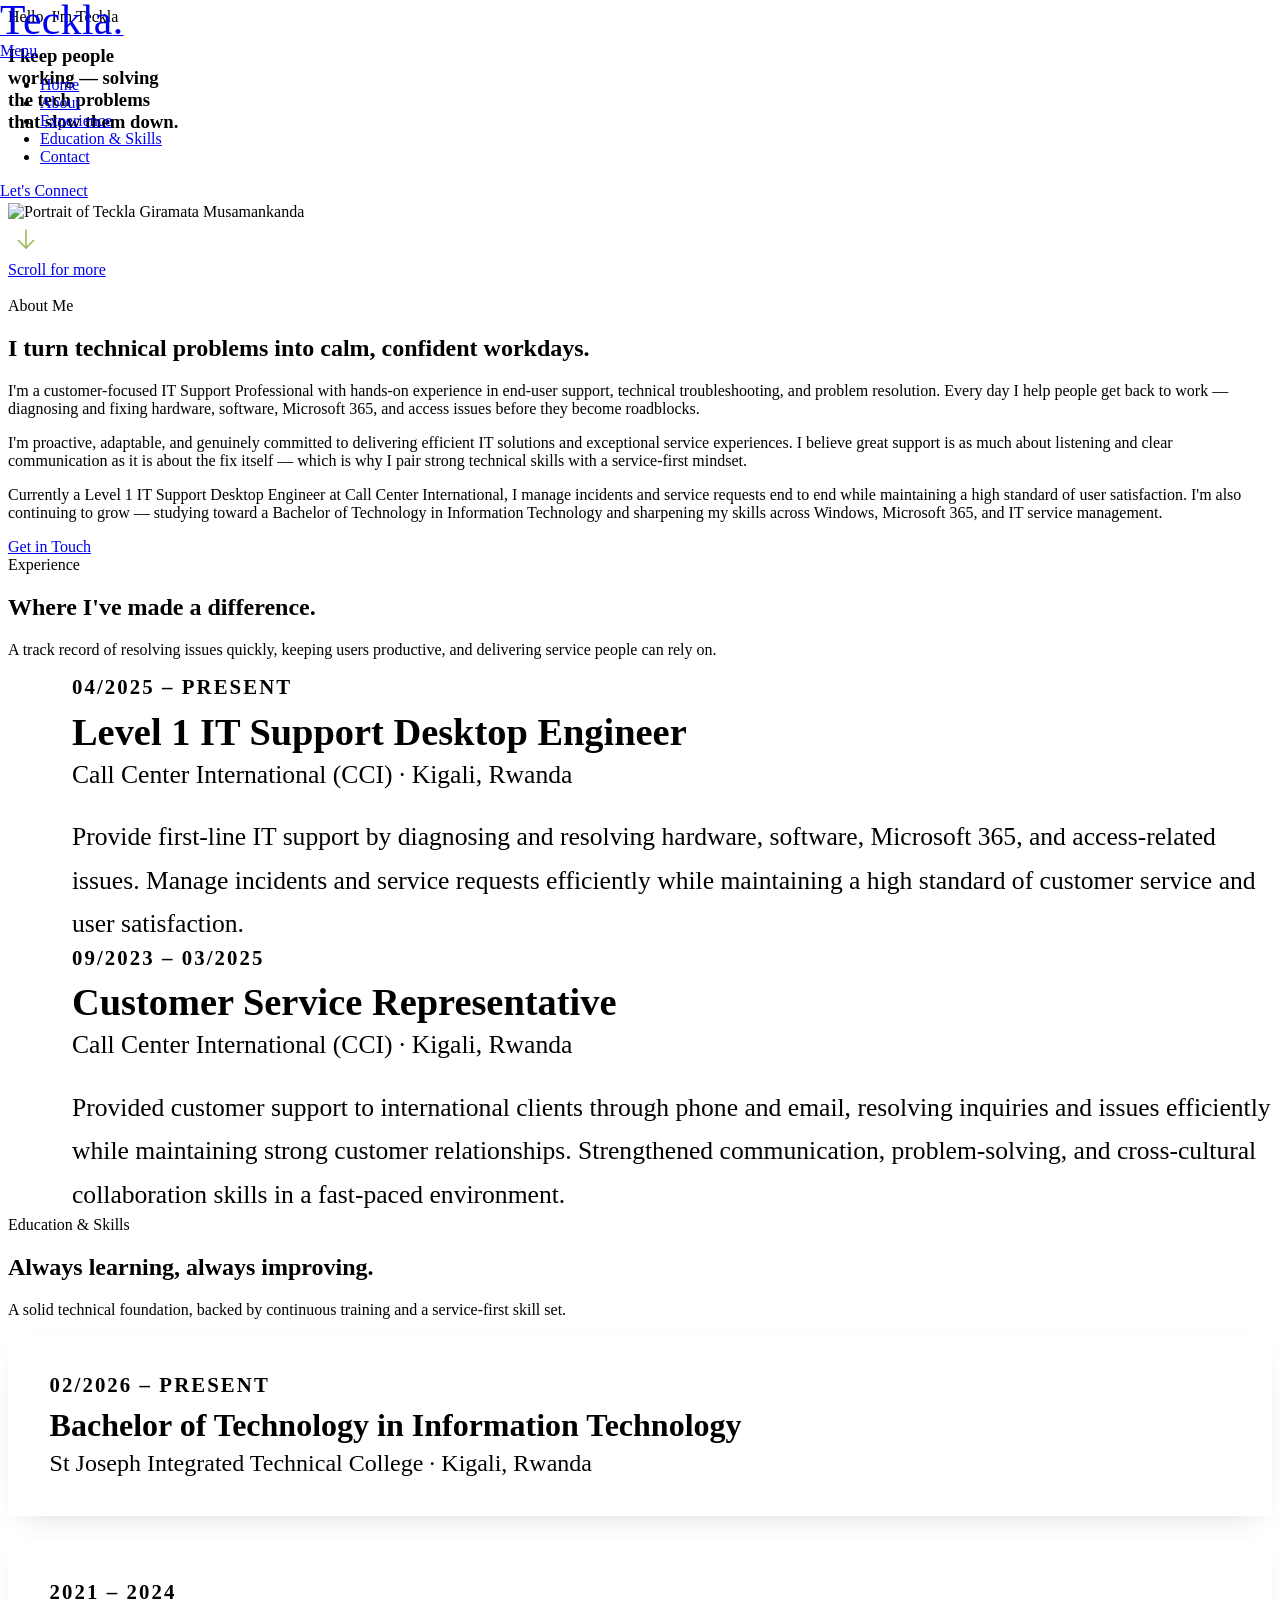
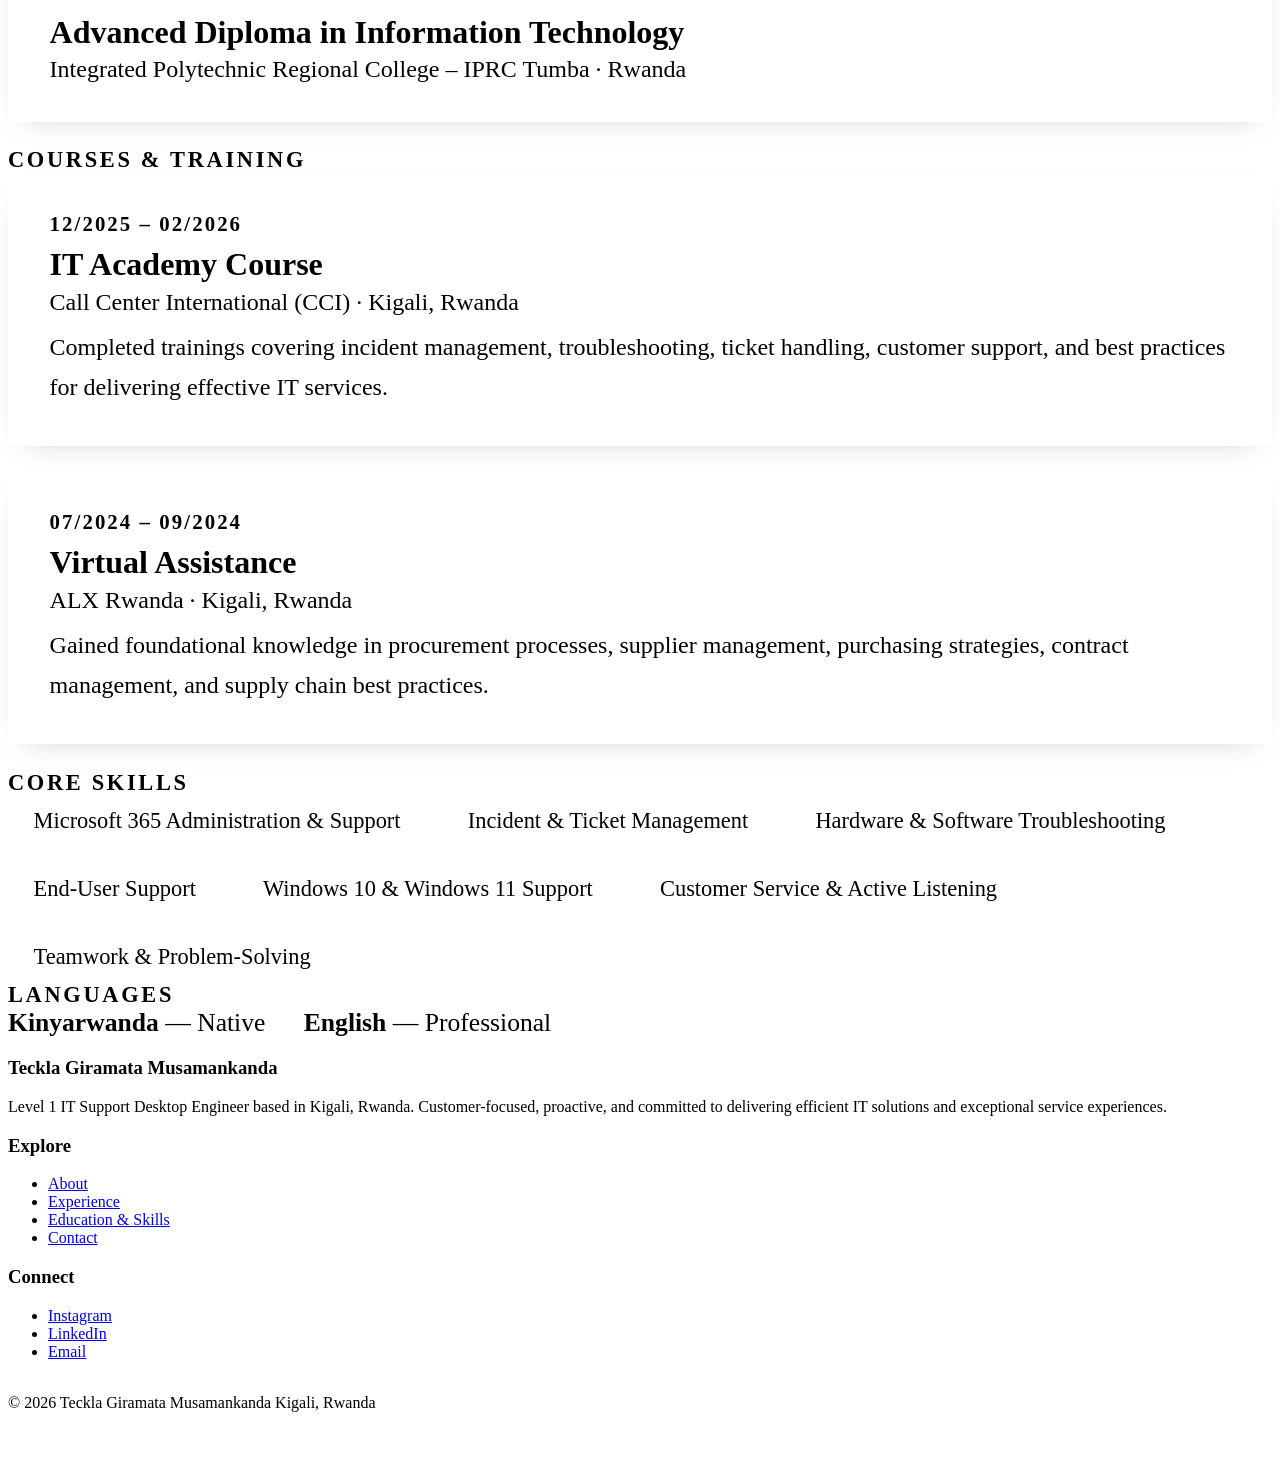
==== index.html @ 4f01513a "Adding filles directly to the repo missing the contact info" ====
<!DOCTYPE html>
<html lang="en" class="no-js" >
<head>

    <!--- basic page needs
    ================================================== -->
    <meta charset="utf-8">
    <meta name="viewport" content="width=device-width, initial-scale=1">
    <title>Teckla Giramata Musamankanda — IT Support Desktop Engineer</title>
    <meta name="description" content="Portfolio of Teckla Giramata Musamankanda — Level 1 IT Support Desktop Engineer based in Kigali, Rwanda.">

    <script>
        document.documentElement.classList.remove('no-js');
        document.documentElement.classList.add('js');
    </script>

    <!-- CSS
    ================================================== -->
    <link rel="stylesheet" href="fonts/fonts.css">
    <link rel="stylesheet" href="css/vendor.css">
    <link rel="stylesheet" href="css/styles.css">

    <!-- favicons
    ================================================== -->
    <link rel="apple-touch-icon" sizes="180x180" href="apple-touch-icon.png">
    <link rel="icon" type="image/png" sizes="32x32" href="favicon-32x32.png">
    <link rel="icon" type="image/png" sizes="16x16" href="favicon-16x16.png">
    <link rel="manifest" href="site.webmanifest">

    <!-- custom single-page styles
    ================================================== -->
    <style>
        /* ---- fixed navigation ---- */
        .s-header {
            position        : fixed;
            top             : 0;
            left            : 0;
            width           : 100%;
            background-color: transparent;
            transition      : background-color .35s ease, box-shadow .35s ease;
        }
        .s-header.is-scrolled {
            background-color: var(--color-2-dark);
            box-shadow      : 0 2px 24px rgba(0, 0, 0, .28);
        }
        .s-header__logo .logo-text {
            font-family   : var(--font-2);
            font-size     : 2.6rem;
            line-height   : 1;
            color         : var(--color-3);
            letter-spacing: .01em;
        }
        .s-header__logo .logo-text span { color: var(--color-1); }

        /* let the hero grow with its content so nothing is clipped on short viewports */
        .s-intro {
            height    : auto;
            min-height: max(var(--content-min-height), 100vh);
        }

        /* anchor offset so sections are not hidden under the fixed header */
        section[id] { scroll-margin-top: 9rem; }

        /* ---- shared section helpers ---- */
        .section-pad {
            padding-top   : var(--vspace-6);
            padding-bottom: var(--vspace-6);
        }

        /* ---- experience timeline ---- */
        .s-experience { background-color: var(--color-3); }
        .timeline {
            position  : relative;
            margin-top: var(--vspace-1_5);
        }
        .timeline__item {
            position     : relative;
            padding-left : 4rem;
            padding-bottom: var(--vspace-2);
            border-left  : 2px solid var(--color-1-lighter);
        }
        .timeline__item:last-child {
            border-left-color: transparent;
            padding-bottom   : 0;
        }
        .timeline__item::before {
            content      : "";
            position     : absolute;
            left         : -9px;
            top          : 6px;
            width        : 16px;
            height       : 16px;
            border-radius: 50%;
            background   : var(--color-1);
            border       : 3px solid var(--color-3);
        }
        .timeline__date {
            display       : inline-block;
            font-family   : var(--font-1);
            font-size     : 1.3rem;
            font-weight   : 600;
            letter-spacing: .1em;
            text-transform: uppercase;
            color         : var(--color-1-dark);
        }
        .timeline__title {
            font-size  : 2.4rem;
            line-height: 1.2;
            margin     : .6rem 0 .3rem;
            color      : var(--color-text-dark);
        }
        .timeline__org {
            font-family  : var(--font-1);
            font-size    : 1.6rem;
            font-weight  : 500;
            color        : var(--color-gray-13);
            margin-bottom: var(--vspace-0_5);
        }
        .timeline__text p { font-size: 1.6rem; line-height: 1.7; margin-bottom: 0; }

        /* ---- education & skills ---- */
        .s-education { background-color: var(--color-3-light); }
        .edu-card {
            padding      : 2.4rem 2.6rem;
            background   : var(--color-white);
            border-left  : 3px solid var(--color-1);
            box-shadow   : 0 10px 30px -18px rgba(0, 0, 0, .25);
            margin-bottom: 1.6rem;
        }
        .edu-card__date {
            font-family   : var(--font-1);
            font-size     : 1.3rem;
            font-weight   : 600;
            letter-spacing: .1em;
            text-transform: uppercase;
            color         : var(--color-1-dark);
        }
        .edu-card__title {
            font-size  : 2rem;
            line-height: 1.25;
            margin     : .5rem 0 .3rem;
            color      : var(--color-text-dark);
        }
        .edu-card__org {
            font-family: var(--font-1);
            font-size  : 1.5rem;
            color      : var(--color-gray-13);
            margin     : 0;
        }
        .edu-card__text { font-size: 1.5rem; line-height: 1.65; margin: .8rem 0 0; }
        .subhead {
            font-family   : var(--font-1);
            font-size     : 1.4rem;
            font-weight   : 600;
            letter-spacing: .12em;
            text-transform: uppercase;
            color         : var(--color-1-dark);
            margin        : var(--vspace-1_5) 0 var(--vspace-0_75);
        }
        .skill-tags {
            display   : flex;
            flex-wrap : wrap;
            gap       : 1rem;
            margin    : 0;
            padding   : 0;
            list-style: none;
        }
        .skill-tags li {
            font-family  : var(--font-1);
            font-size    : 1.4rem;
            font-weight  : 500;
            padding      : .8rem 1.6rem;
            background   : var(--color-1-lightest);
            color        : var(--color-1-darker);
            border       : 1px solid var(--color-1-lighter);
            border-radius: 100px;
        }
        .lang-list {
            display   : flex;
            flex-wrap : wrap;
            gap       : 2.4rem;
            margin    : 0;
            padding   : 0;
            list-style: none;
        }
        .lang-list li {
            font-family: var(--font-1);
            font-size  : 1.6rem;
            color      : var(--color-text-dark);
        }
        .lang-list li strong { color: var(--color-1-dark); }

        /* ---- contact ---- */
        .s-contact {
            background-color: var(--color-2-dark);
            color           : var(--color-3);
            text-align      : center;
        }
        .s-contact .text-display-title { color: var(--color-3); }
        .s-contact .lead { color: rgba(255, 255, 255, .72); font-weight: 300; }
        .contact-links {
            display        : flex;
            flex-wrap      : wrap;
            gap            : 1.6rem;
            justify-content: center;
            margin         : var(--vspace-2) 0 0;
            padding        : 0;
            list-style     : none;
        }
        .contact-links a {
            display      : inline-flex;
            align-items  : center;
            gap          : 1rem;
            font-family  : var(--font-1);
            font-size    : 1.6rem;
            color        : var(--color-3);
            padding      : 1.4rem 2.6rem;
            border       : 1px solid rgba(255, 255, 255, .22);
            border-radius: 100px;
            transition   : all .3s ease;
        }
        .contact-links a:hover,
        .contact-links a:focus {
            border-color: var(--color-1);
            color       : var(--color-1);
            transform   : translateY(-2px);
        }
        .contact-links svg { width: 20px; height: 20px; fill: currentColor; }

        /* ---- footer ---- */
        .s-footer { padding-top: var(--vspace-3); padding-bottom: var(--vspace-3); }
        .s-footer__bottom { border-top: 1px solid rgba(255, 255, 255, .06); padding-top: var(--vspace-1); }

        @media screen and (max-width: 800px) {
            .timeline__item { padding-left: 3rem; }
            .timeline__title { font-size: 2rem; }
            .contact-links a { width: 100%; justify-content: center; }
        }
    </style>

</head>


<body id="top">


    <!-- preloader
    ================================================== -->
    <div id="preloader">
        <div id="loader" class="dots-fade">
            <div></div>
            <div></div>
            <div></div>
        </div>
    </div>


    <!-- page wrap
    ================================================== -->
    <div id="page" class="s-pagewrap">


        <!-- # site header
        ================================================== -->
        <header class="s-header">

            <div class="row s-header__inner width-sixteen-col">

                <div class="s-header__block">
                    <div class="s-header__logo">
                        <a class="logo" href="#top">
                            <span class="logo-text">Teckla<span>.</span></span>
                        </a>
                    </div>

                    <a class="s-header__menu-toggle" href="#0"><span>Menu</span></a>
                </div> <!-- end s-header__block -->

                <nav class="s-header__nav">

                    <ul class="s-header__menu-links">
                        <li><a class="smoothscroll" data-mt-tolerance="90" href="#top">Home</a></li>
                        <li><a class="smoothscroll" data-mt-tolerance="90" href="#about">About</a></li>
                        <li><a class="smoothscroll" data-mt-tolerance="90" href="#experience">Experience</a></li>
                        <li><a class="smoothscroll" data-mt-tolerance="90" href="#education">Education &amp; Skills</a></li>
                        <li><a class="smoothscroll" data-mt-tolerance="90" href="#contact">Contact</a></li>
                    </ul> <!-- s-header__menu-links -->

                    <div class="s-header__contact">
                        <a href="#contact" class="btn btn--primary s-header__contact-btn smoothscroll" data-mt-tolerance="90">Let's Connect</a>
                    </div> <!-- s-header__contact -->

                </nav> <!-- end s-header__nav -->

            </div> <!-- end s-header__inner -->

        </header> <!-- end s-header -->


        <!-- # site main content
        ================================================== -->
        <section id="content" class="s-content">

            <!-- intro / hero
            ----------------------------------------------- -->
            <section id="home" class="s-intro">

                <div class="row s-intro__content width-sixteen-col">

                    <div class="column lg-12 s-intro__content-inner grid-block">

                        <div class="s-intro__content-text">
                            <div class="s-intro__content-pretitle text-pretitle">Hello, I'm Teckla</div>
                            <h1 class="s-intro__content-title">
                            I keep people <br>
                            working — solving <br>
                            the tech problems <br>
                            that slow them down.
                            </h1>
                            <p class="lead" style="color: rgba(255,255,255,.75); max-width: 46rem; font-weight: 300;">
                            Level 1 IT Support Desktop Engineer based in Kigali, Rwanda — turning everyday
                            IT headaches into smooth, secure, and productive workdays.
                            </p>
                        </div> <!-- s-intro__content-text -->

                        <div class="s-intro__content-media">
                            <div class="s-intro__content-media-inner">
                                <img src="images/teckla-portrait.png" alt="Portrait of Teckla Giramata Musamankanda">
                                <div class="lines">
                                    <span></span>
                                </div>
                            </div>
                        </div> <!-- s-intro__content-media -->

                        <div class="s-intro__scroll-down">
                            <a href="#about" class="smoothscroll" data-mt-tolerance="90">
                                <div class="scroll-icon">
                                    <svg xmlns="http://www.w3.org/2000/svg" viewBox="0 0 24 24" width="36" height="36" fill="none" stroke="#97b34a" stroke-width="1" stroke-linecap="round" stroke-linejoin="round"><polyline points="7 13 12 18 17 13"></polyline><line x1="12" y1="18" x2="12" y2="6"></line></svg>
                                </div>
                                <span>Scroll for more</span>
                            </a>
                        </div> <!-- s-intro__scroll-down -->

                    </div> <!-- s-intro__content-inner -->

                </div> <!-- s-intro__content -->

            </section> <!-- end s-intro -->


            <!-- about
            ----------------------------------------------- -->
            <section id="about" class="s-about target-section">

                <div class="row s-about__content width-sixteen-col">
                    <div class="column grid-block grid-section-split">

                        <img src="images/geometric_shape.svg" alt="" class="s-about__content-imgbg">

                        <div class="section-header grid-section-split__header">
                            <div class="text-pretitle">About Me</div>
                            <h2 class="text-display-title">
                            I turn technical problems into calm, confident workdays.
                            </h2>
                        </div> <!-- end section-header -->

                        <div class="s-about__content-main grid-section-split__primary">
                            <p class="attention-getter">
                            I'm a customer-focused IT Support Professional with hands-on experience in
                            end-user support, technical troubleshooting, and problem resolution. Every day
                            I help people get back to work — diagnosing and fixing hardware, software,
                            Microsoft 365, and access issues before they become roadblocks.
                            </p>

                            <p class="attention-getter">
                            I'm proactive, adaptable, and genuinely committed to delivering efficient IT
                            solutions and exceptional service experiences. I believe great support is as
                            much about listening and clear communication as it is about the fix itself —
                            which is why I pair strong technical skills with a service-first mindset.
                            </p>

                            <p class="attention-getter">
                            Currently a Level 1 IT Support Desktop Engineer at Call Center International,
                            I manage incidents and service requests end to end while maintaining a high
                            standard of user satisfaction. I'm also continuing to grow — studying toward a
                            Bachelor of Technology in Information Technology and sharpening my skills across
                            Windows, Microsoft 365, and IT service management.
                            </p>
                        </div> <!-- end s-about__content-main -->

                        <div class="s-about__content-btn grid-section-split__bottom">
                            <a href="#contact" class="btn btn--stroke u-fullwidth smoothscroll" data-mt-tolerance="90">Get in Touch</a>
                        </div> <!-- end s-about__content-btn -->

                    </div> <!-- content-inner -->
                </div>

            </section> <!-- end s-about -->


            <!-- experience
            ----------------------------------------------- -->
            <section id="experience" class="s-experience section-pad">

                <div class="row width-sixteen-col">
                    <div class="column xl-12 grid-block grid-section-split">

                        <div class="section-header grid-section-split__header">
                            <div class="text-pretitle">Experience</div>
                            <h2 class="text-display-title">
                            Where I've made a difference.
                            </h2>
                            <p class="lead">
                            A track record of resolving issues quickly, keeping users productive, and
                            delivering service people can rely on.
                            </p>
                        </div> <!-- end section-header -->

                        <div class="grid-section-split__primary">
                            <div class="timeline">

                                <div class="timeline__item">
                                    <span class="timeline__date">04/2025 – Present</span>
                                    <h3 class="timeline__title">Level 1 IT Support Desktop Engineer</h3>
                                    <div class="timeline__org">Call Center International (CCI) · Kigali, Rwanda</div>
                                    <div class="timeline__text">
                                        <p>
                                        Provide first-line IT support by diagnosing and resolving hardware, software,
                                        Microsoft 365, and access-related issues. Manage incidents and service requests
                                        efficiently while maintaining a high standard of customer service and user
                                        satisfaction.
                                        </p>
                                    </div>
                                </div> <!-- timeline__item -->

                                <div class="timeline__item">
                                    <span class="timeline__date">09/2023 – 03/2025</span>
                                    <h3 class="timeline__title">Customer Service Representative</h3>
                                    <div class="timeline__org">Call Center International (CCI) · Kigali, Rwanda</div>
                                    <div class="timeline__text">
                                        <p>
                                        Provided customer support to international clients through phone and email,
                                        resolving inquiries and issues efficiently while maintaining strong customer
                                        relationships. Strengthened communication, problem-solving, and cross-cultural
                                        collaboration skills in a fast-paced environment.
                                        </p>
                                    </div>
                                </div> <!-- timeline__item -->

                            </div> <!-- end timeline -->
                        </div> <!-- end grid-section-split__primary -->

                    </div> <!-- end grid-block -->
                </div> <!-- end row -->

            </section> <!-- end s-experience -->


            <!-- education & skills
            ----------------------------------------------- -->
            <section id="education" class="s-education section-pad">

                <div class="row width-sixteen-col">
                    <div class="column xl-12 grid-block grid-section-split">

                        <div class="section-header grid-section-split__header">
                            <div class="text-pretitle">Education &amp; Skills</div>
                            <h2 class="text-display-title">
                            Always learning, always improving.
                            </h2>
                            <p class="lead">
                            A solid technical foundation, backed by continuous training and a
                            service-first skill set.
                            </p>
                        </div> <!-- end section-header -->

                        <div class="grid-section-split__primary">

                            <div class="edu-card">
                                <span class="edu-card__date">02/2026 – Present</span>
                                <h3 class="edu-card__title">Bachelor of Technology in Information Technology</h3>
                                <p class="edu-card__org">St Joseph Integrated Technical College · Kigali, Rwanda</p>
                            </div>

                            <div class="edu-card">
                                <span class="edu-card__date">2021 – 2024</span>
                                <h3 class="edu-card__title">Advanced Diploma in Information Technology</h3>
                                <p class="edu-card__org">Integrated Polytechnic Regional College – IPRC Tumba · Rwanda</p>
                            </div>

                            <h4 class="subhead">Courses &amp; Training</h4>

                            <div class="edu-card">
                                <span class="edu-card__date">12/2025 – 02/2026</span>
                                <h3 class="edu-card__title">IT Academy Course</h3>
                                <p class="edu-card__org">Call Center International (CCI) · Kigali, Rwanda</p>
                                <p class="edu-card__text">
                                Completed trainings covering incident management, troubleshooting, ticket handling,
                                customer support, and best practices for delivering effective IT services.
                                </p>
                            </div>

                            <div class="edu-card">
                                <span class="edu-card__date">07/2024 – 09/2024</span>
                                <h3 class="edu-card__title">Virtual Assistance</h3>
                                <p class="edu-card__org">ALX Rwanda · Kigali, Rwanda</p>
                                <p class="edu-card__text">
                                Gained foundational knowledge in procurement processes, supplier management,
                                purchasing strategies, contract management, and supply chain best practices.
                                </p>
                            </div>

                            <h4 class="subhead">Core Skills</h4>
                            <ul class="skill-tags">
                                <li>Microsoft 365 Administration &amp; Support</li>
                                <li>Incident &amp; Ticket Management</li>
                                <li>Hardware &amp; Software Troubleshooting</li>
                                <li>End-User Support</li>
                                <li>Windows 10 &amp; Windows 11 Support</li>
                                <li>Customer Service &amp; Active Listening</li>
                                <li>Teamwork &amp; Problem-Solving</li>
                            </ul>

                            <h4 class="subhead">Languages</h4>
                            <ul class="lang-list">
                                <li><strong>Kinyarwanda</strong> — Native</li>
                                <li><strong>English</strong> — Professional</li>
                            </ul>

                        </div> <!-- end grid-section-split__primary -->

                    </div> <!-- end grid-block -->
                </div> <!-- end row -->

            </section> <!-- end s-education -->




        </section> <!-- s-content -->


        <!-- # footer
        ================================================== -->
        <footer class="s-footer">
            <div class="row s-footer__content">
                <div class="column xl-6 lg-6 md-12 s-footer__block s-footer__about">
                    <h3>Teckla Giramata Musamankanda</h3>
                    <p>
                    Level 1 IT Support Desktop Engineer based in Kigali, Rwanda. Customer-focused,
                    proactive, and committed to delivering efficient IT solutions and exceptional
                    service experiences.
                    </p>
                </div>
                <div class="column xl-3 lg-6 md-12 s-footer__block s-footer__site-links">
                    <h3>Explore</h3>
                    <ul class="link-list">
                        <li><a class="smoothscroll" data-mt-tolerance="90" href="#about">About</a></li>
                        <li><a class="smoothscroll" data-mt-tolerance="90" href="#experience">Experience</a></li>
                        <li><a class="smoothscroll" data-mt-tolerance="90" href="#education">Education &amp; Skills</a></li>
                        <li><a class="smoothscroll" data-mt-tolerance="90" href="#contact">Contact</a></li>
                    </ul>
                </div>
                <div class="column xl-3 lg-6 md-12 tab-12 s-footer__block">
                    <h3>Connect</h3>
                    <ul class="link-list">
                        <li><a href="https://www.instagram.com/tecklagiramata/" target="_blank" rel="noopener">Instagram</a></li>
                        <li><a href="https://linkedin.com/in/teckla-giramata-musamankanda-5120841a6" target="_blank" rel="noopener">LinkedIn</a></li>
                        <li><a href="mailto:Tecklagiramata@gmail.com">Email</a></li>
                    </ul>
                </div>
            </div>

            <div class="row s-footer__bottom">
                <div class="column xl-6 lg-12">
                    <p class="ss-copyright">
                        <span>© <span id="year"></span> Teckla Giramata Musamankanda</span>
                        <span>Kigali, Rwanda</span>
                    </p>
                </div>

                <div class="ss-go-top">
                    <a class="smoothscroll" title="Back to Top" href="#top" data-mt-tolerance="90">
                        <svg xmlns="http://www.w3.org/2000/svg" viewBox="0 0 24 24" width="36" height="36" fill="none" stroke="#ffffff" stroke-width="1" stroke-linecap="round" stroke-linejoin="round"><polyline points="17 11 12 6 7 11"></polyline><line x1="12" y1="18" x2="12" y2="6"></line></svg>
                    </a>
                </div> <!-- end ss-go-top -->
            </div>

        </footer> <!-- end s-footer -->

    </div> <!-- end page-wrap -->

    <!-- Java Script
    ================================================== -->
    <script src="js/plugins.js"></script>
    <script src="js/main.js"></script>
    <script>
        (function () {
            'use strict';

            // current year in footer
            var yearEl = document.getElementById('year');
            if (yearEl) yearEl.textContent = new Date().getFullYear();

            // solid header once the page is scrolled
            var header = document.querySelector('.s-header');
            function onScroll() {
                if (!header) return;
                if (window.scrollY > 40) header.classList.add('is-scrolled');
                else header.classList.remove('is-scrolled');
            }
            onScroll();
            window.addEventListener('scroll', onScroll, { passive: true });

            // highlight the nav link of the section currently in view
            var links = Array.prototype.slice.call(document.querySelectorAll('.s-header__menu-links a'));
            var sections = links
                .map(function (a) { return document.querySelector(a.getAttribute('href')); })
                .filter(Boolean);

            if ('IntersectionObserver' in window && sections.length) {
                var observer = new IntersectionObserver(function (entries) {
                    entries.forEach(function (entry) {
                        if (!entry.isIntersecting) return;
                        links.forEach(function (a) {
                            var active = a.getAttribute('href') === '#' + entry.target.id;
                            a.parentElement.classList.toggle('current', active);
                        });
                    });
                }, { rootMargin: '-45% 0px -50% 0px', threshold: 0 });

                sections.forEach(function (s) { observer.observe(s); });
            }
        })();
    </script>

</body>
</html>
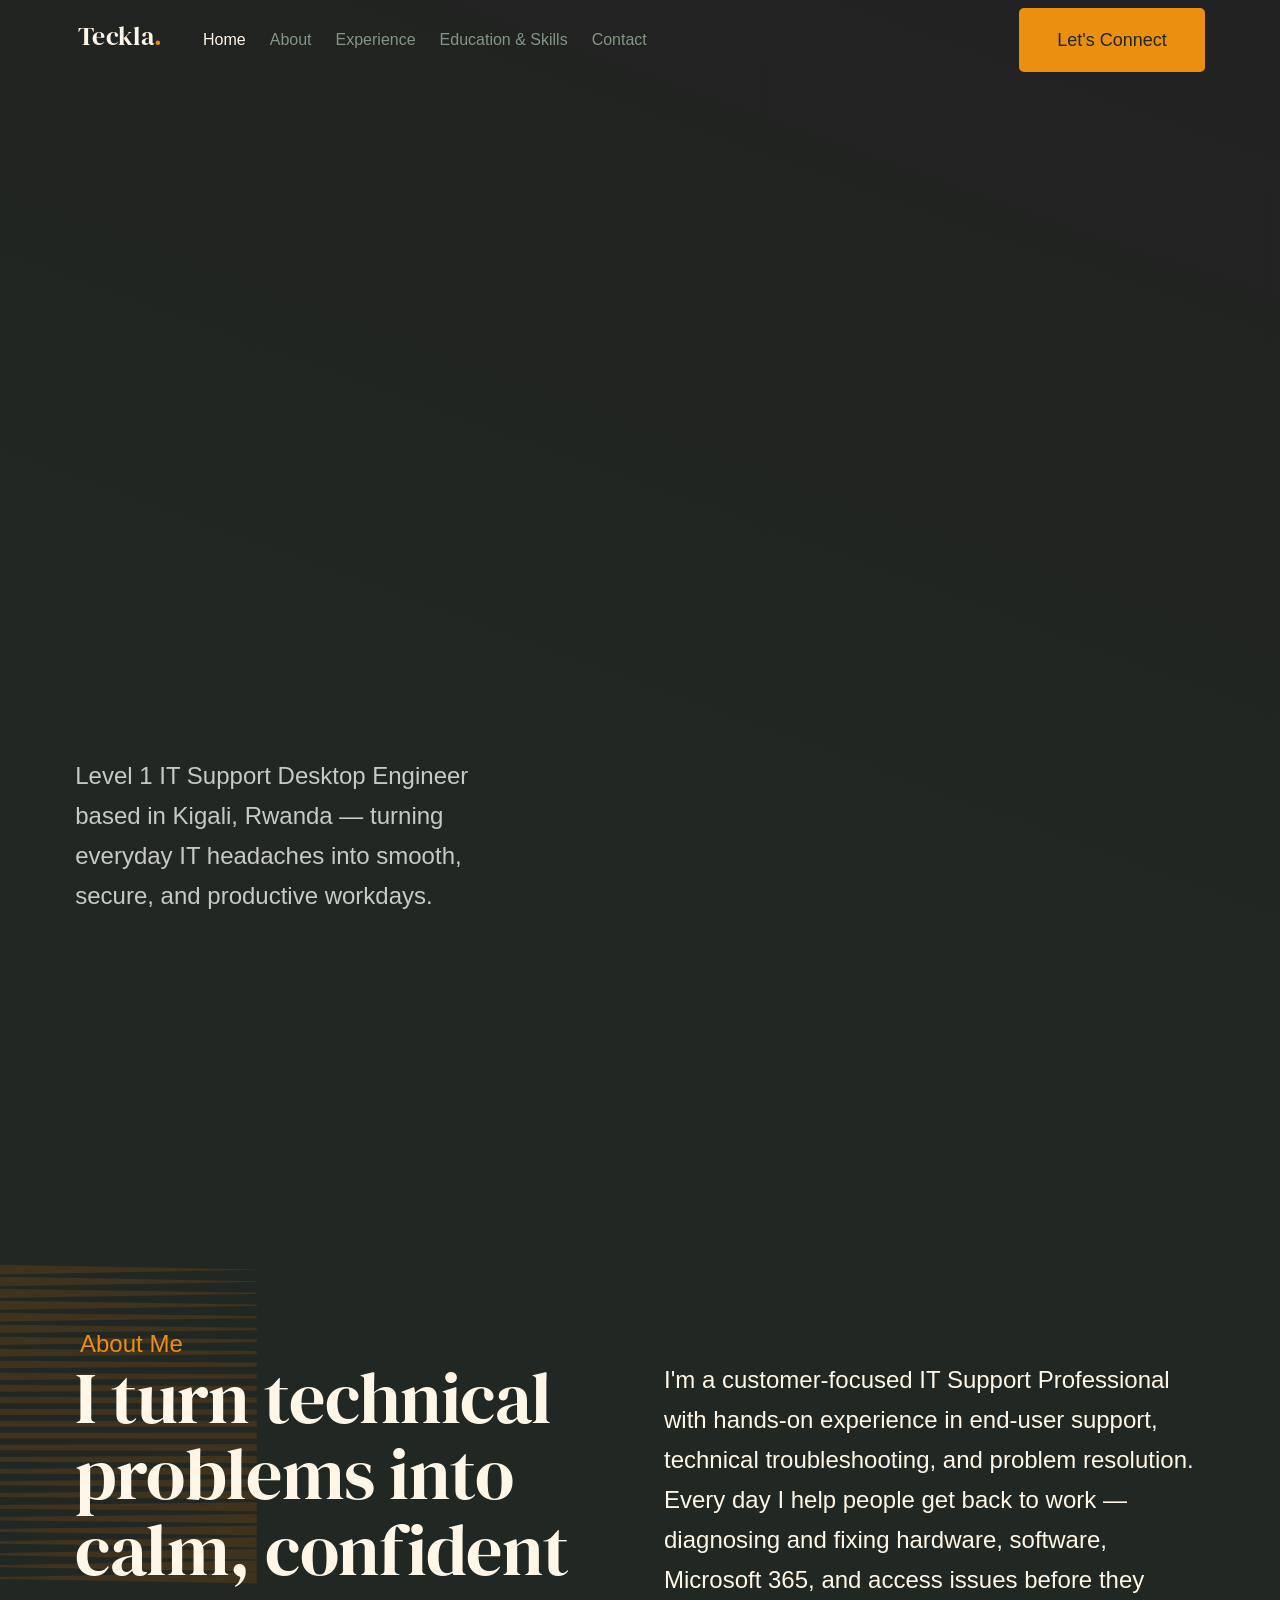
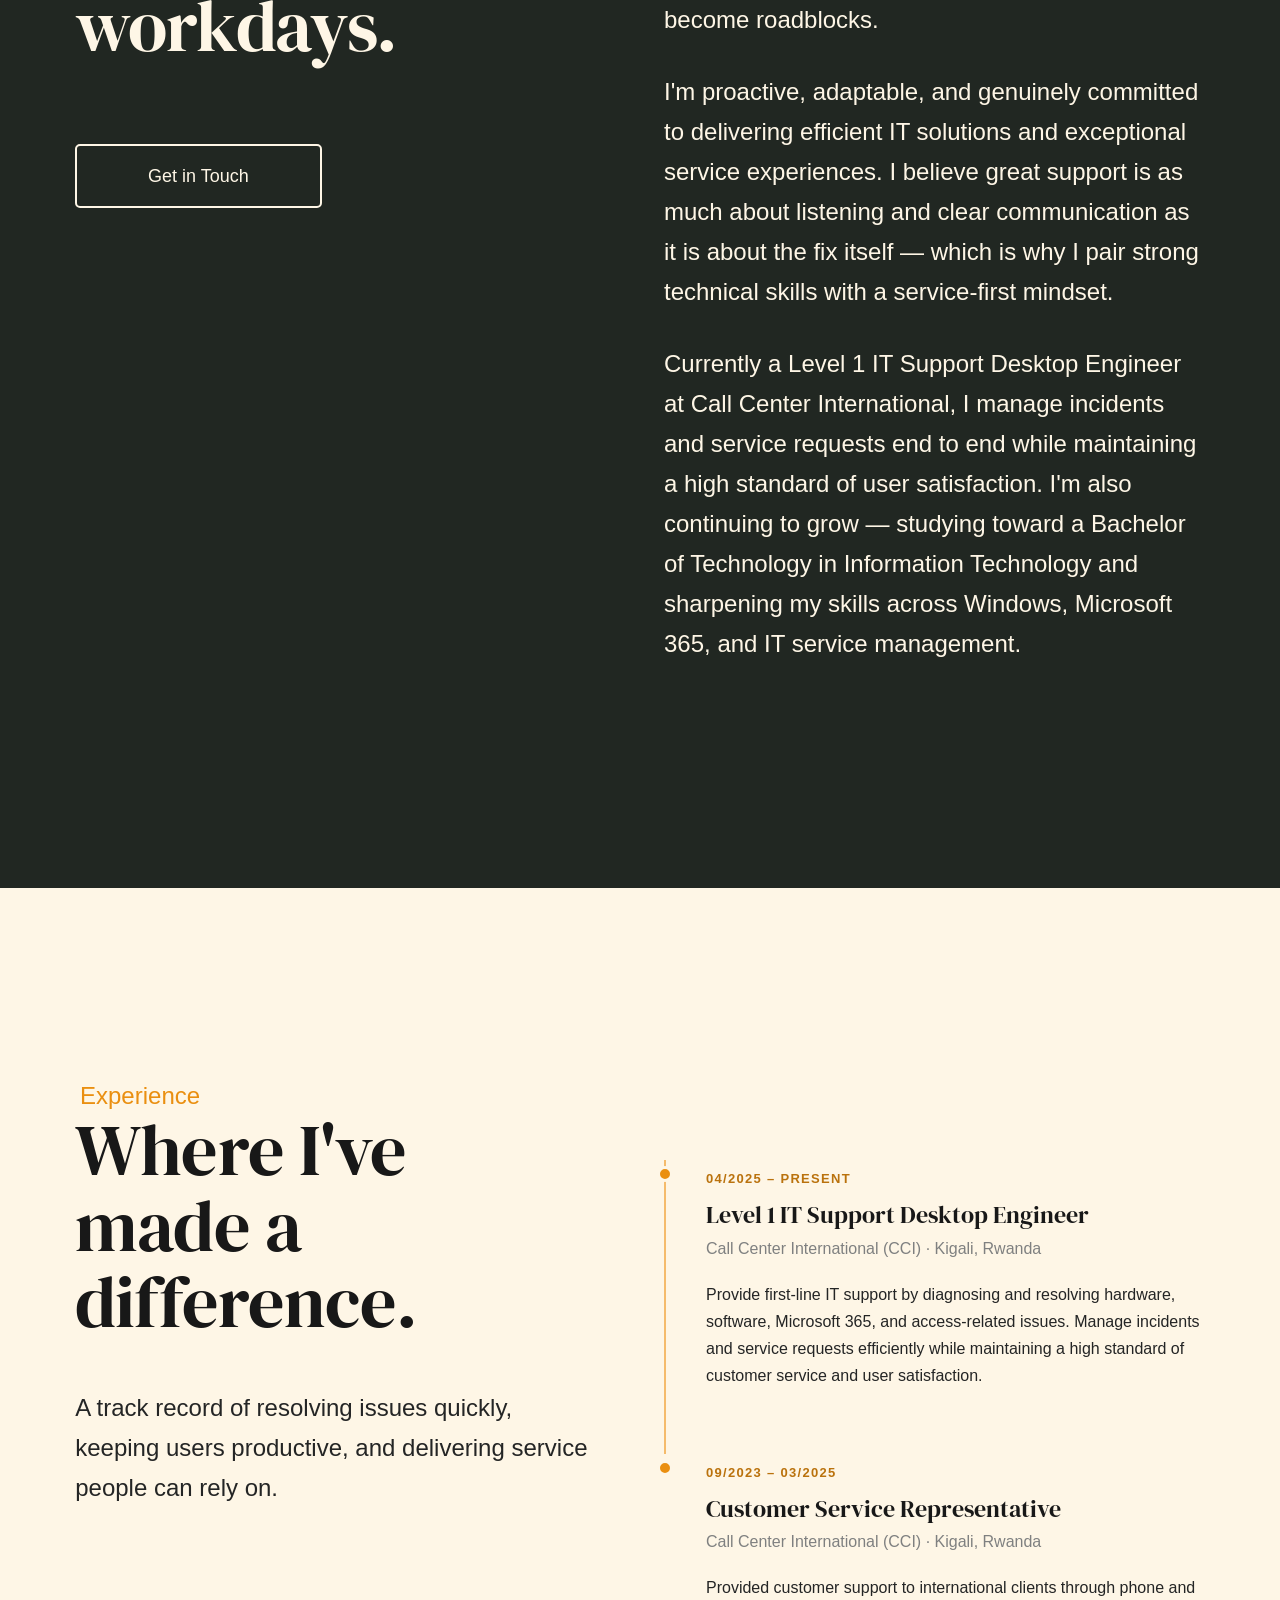
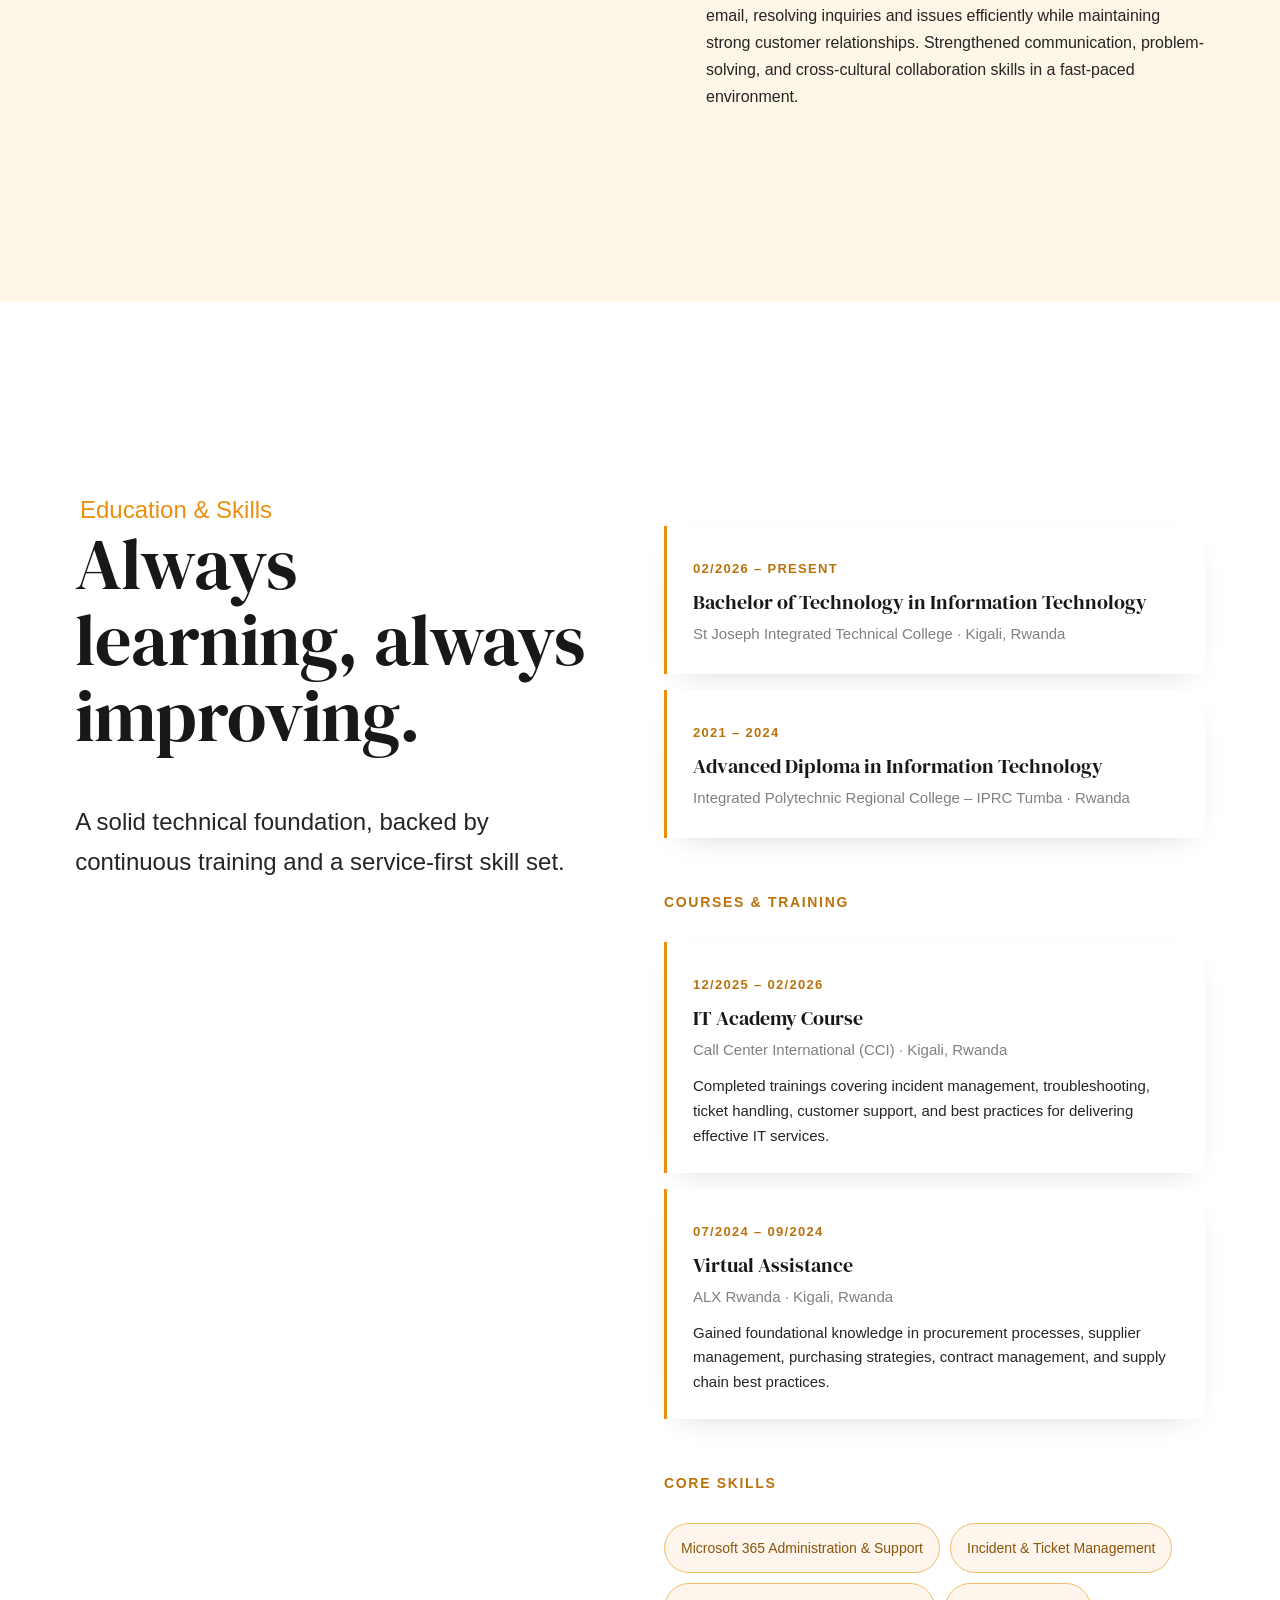
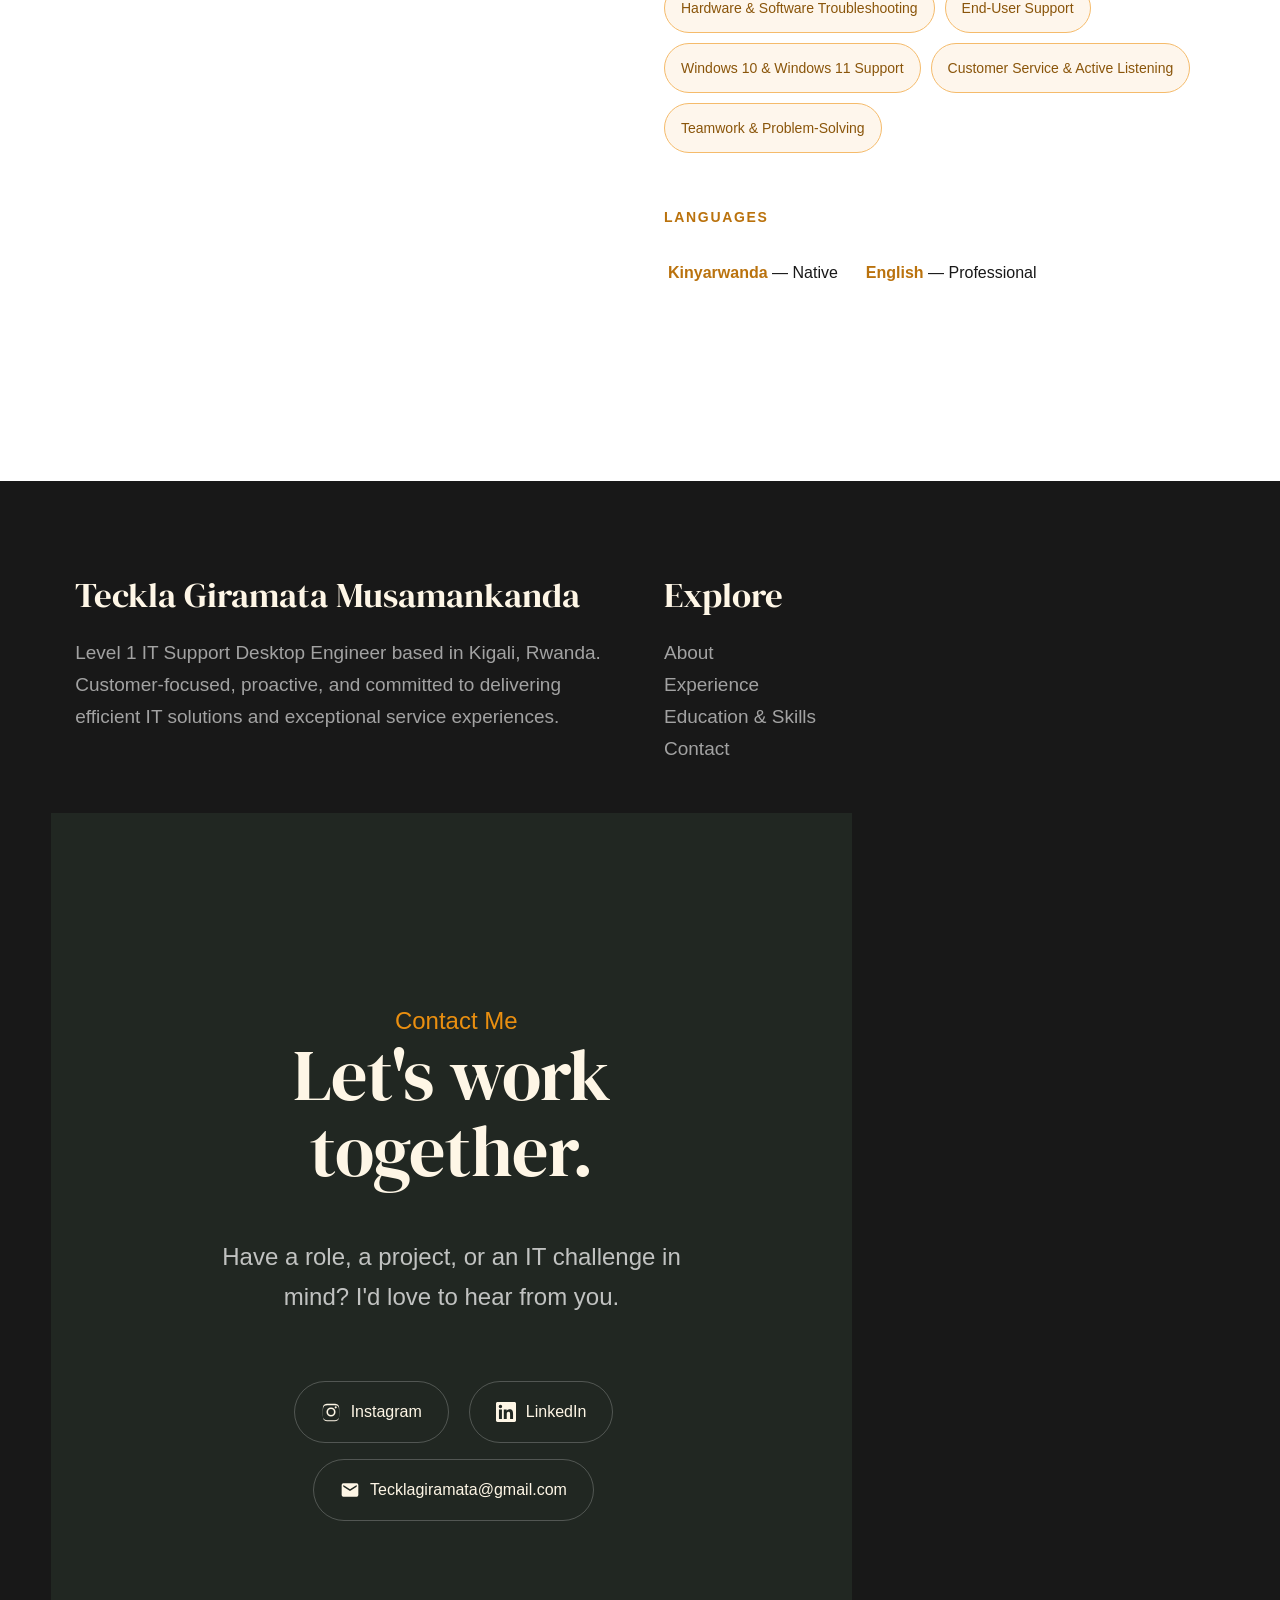
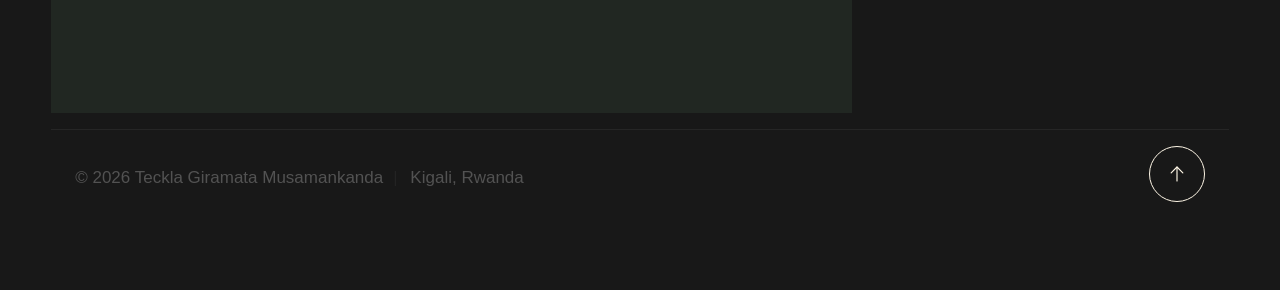
==== commit 8405b966: "Added Contact me form" ====
--- a/index.html
+++ b/index.html
@@ -561,7 +561,8 @@
                         <li><a class="smoothscroll" data-mt-tolerance="90" href="#contact">Contact</a></li>
                     </ul>
                 </div>
-                <div class="column xl-3 lg-6 md-12 tab-12 s-footer__block">
+                
+               <!-- <div class="column xl-3 lg-6 md-12 tab-12 s-footer__block">
                     <h3>Connect</h3>
                     <ul class="link-list">
                         <li><a href="https://www.instagram.com/tecklagiramata/" target="_blank" rel="noopener">Instagram</a></li>
@@ -569,6 +570,49 @@
                         <li><a href="mailto:Tecklagiramata@gmail.com">Email</a></li>
                     </ul>
                 </div>
+                -->
+                <!-- CONTACT FORM -->
+                <!-- contact
+            ----------------------------------------------- -->
+            <section id="contact" class="s-contact section-pad">
+
+                <div class="row row-x-center text-center">
+                    <div class="column xl-8 lg-12">
+
+                        <div class="text-pretitle" style="color: var(--color-1);">Contact Me</div>
+                        <h2 class="text-display-title">
+                        Let's work together.
+                        </h2>
+                        <p class="lead">
+                        Have a role, a project, or an IT challenge in mind? I'd love to hear from you.
+                        </p>
+
+                        <ul class="contact-links">
+                            <li>
+                                <a href="https://www.instagram.com/tecklagiramata/" target="_blank" rel="noopener">
+                                    <svg xmlns="http://www.w3.org/2000/svg" viewBox="0 0 24 24"><path d="M12 2.16c3.2 0 3.58.01 4.85.07 1.17.05 1.8.25 2.23.41.56.22.96.48 1.38.9.42.42.68.82.9 1.38.16.42.36 1.06.41 2.23.06 1.27.07 1.65.07 4.85s-.01 3.58-.07 4.85c-.05 1.17-.25 1.8-.41 2.23-.22.56-.48.96-.9 1.38-.42.42-.82.68-1.38.9-.42.16-1.06.36-2.23.41-1.27.06-1.65.07-4.85.07s-3.58-.01-4.85-.07c-1.17-.05-1.8-.25-2.23-.41a3.7 3.7 0 0 1-1.38-.9 3.7 3.7 0 0 1-.9-1.38c-.16-.42-.36-1.06-.41-2.23C2.17 15.58 2.16 15.2 2.16 12s.01-3.58.07-4.85c.05-1.17.25-1.8.41-2.23.22-.56.48-.96.9-1.38.42-.42.82-.68 1.38-.9.42-.16 1.06-.36 2.23-.41C8.42 2.17 8.8 2.16 12 2.16Zm0 1.62c-3.15 0-3.52.01-4.76.07-1.15.05-1.77.24-2.19.4-.55.22-.94.47-1.35.88-.41.41-.66.8-.88 1.35-.16.42-.35 1.04-.4 2.19-.06 1.24-.07 1.61-.07 4.76s.01 3.52.07 4.76c.05 1.15.24 1.77.4 2.19.22.55.47.94.88 1.35.41.41.8.66 1.35.88.42.16 1.04.35 2.19.4 1.24.06 1.61.07 4.76.07s3.52-.01 4.76-.07c1.15-.05 1.77-.24 2.19-.4.55-.22.94-.47 1.35-.88.41-.41.66-.8.88-1.35.16-.42.35-1.04.4-2.19.06-1.24.07-1.61.07-4.76s-.01-3.52-.07-4.76c-.05-1.15-.24-1.77-.4-2.19a3.6 3.6 0 0 0-.88-1.35 3.6 3.6 0 0 0-1.35-.88c-.42-.16-1.04-.35-2.19-.4-1.24-.06-1.61-.07-4.76-.07Zm0 2.76a5.46 5.46 0 1 1 0 10.92 5.46 5.46 0 0 1 0-10.92Zm0 9a3.54 3.54 0 1 0 0-7.08 3.54 3.54 0 0 0 0 7.08Zm6.95-9.22a1.28 1.28 0 1 1-2.55 0 1.28 1.28 0 0 1 2.55 0Z"/></svg>
+                                    Instagram
+                                </a>
+                            </li>
+                            <li>
+                                <a href="https://linkedin.com/in/teckla-giramata-musamankanda-5120841a6" target="_blank" rel="noopener">
+                                    <svg xmlns="http://www.w3.org/2000/svg" viewBox="0 0 24 24"><path d="M20.45 20.45h-3.56v-5.57c0-1.33-.02-3.04-1.85-3.04-1.85 0-2.14 1.45-2.14 2.94v5.67H9.35V9h3.42v1.56h.05c.48-.9 1.64-1.85 3.37-1.85 3.6 0 4.27 2.37 4.27 5.46v6.28ZM5.34 7.43a2.07 2.07 0 1 1 0-4.14 2.07 2.07 0 0 1 0 4.14ZM7.12 20.45H3.55V9h3.57v11.45ZM22.22 0H1.77C.79 0 0 .77 0 1.73v20.54C0 23.23.79 24 1.77 24h20.45c.98 0 1.78-.77 1.78-1.73V1.73C24 .77 23.2 0 22.22 0Z"/></svg>
+                                    LinkedIn
+                                </a>
+                            </li>
+                            <li>
+                                <a href="mailto:Tecklagiramata@gmail.com">
+                                    <svg xmlns="http://www.w3.org/2000/svg" viewBox="0 0 24 24"><path d="M20 4H4a2 2 0 0 0-2 2v12a2 2 0 0 0 2 2h16a2 2 0 0 0 2-2V6a2 2 0 0 0-2-2Zm0 4.24-8 5-8-5V6l8 5 8-5v2.24Z"/></svg>
+                                    Tecklagiramata@gmail.com
+                                </a>
+                            </li>
+                        </ul>
+
+                    </div>
+                </div>
+
+            </section> <!-- end s-contact -->
+
             </div>
 
             <div class="row s-footer__bottom">
--- a/fonts/fonts.css
+++ b/fonts/fonts.css
@@ -0,0 +1,258 @@
+/* latin-ext */
+@font-face {
+  font-family: 'DM Serif Display';
+  font-style: normal;
+  font-weight: 400;
+  font-display: swap;
+  src: url(-nFnOHM81r4j6k0gjAW3mujVU2B2G_5x0ujy.woff2) format('woff2');
+  unicode-range: U+0100-02BA, U+02BD-02C5, U+02C7-02CC, U+02CE-02D7, U+02DD-02FF, U+0304, U+0308, U+0329, U+1D00-1DBF, U+1E00-1E9F, U+1EF2-1EFF, U+2020, U+20A0-20AB, U+20AD-20C4, U+2113, U+2C60-2C7F, U+A720-A7FF;
+}
+/* latin */
+@font-face {
+  font-family: 'DM Serif Display';
+  font-style: normal;
+  font-weight: 400;
+  font-display: swap;
+  src: url(-nFnOHM81r4j6k0gjAW3mujVU2B2G_Bx0g.woff2) format('woff2');
+  unicode-range: U+0000-00FF, U+0131, U+0152-0153, U+02BB-02BC, U+02C6, U+02DA, U+02DC, U+0304, U+0308, U+0329, U+2000-206F, U+20AC, U+2122, U+2191, U+2193, U+2212, U+2215, U+FEFF, U+FFFD;
+}
+/* cyrillic-ext */
+@font-face {
+  font-family: 'Roboto Flex';
+  font-style: normal;
+  font-weight: 300;
+  font-stretch: 100%;
+  font-display: swap;
+  src: url([base64].woff2) format('woff2');
+  unicode-range: U+0460-052F, U+1C80-1C8A, U+20B4, U+2DE0-2DFF, U+A640-A69F, U+FE2E-FE2F;
+}
+/* cyrillic */
+@font-face {
+  font-family: 'Roboto Flex';
+  font-style: normal;
+  font-weight: 300;
+  font-stretch: 100%;
+  font-display: swap;
+  src: url([base64].woff2) format('woff2');
+  unicode-range: U+0301, U+0400-045F, U+0490-0491, U+04B0-04B1, U+2116;
+}
+/* greek */
+@font-face {
+  font-family: 'Roboto Flex';
+  font-style: normal;
+  font-weight: 300;
+  font-stretch: 100%;
+  font-display: swap;
+  src: url([base64].woff2) format('woff2');
+  unicode-range: U+0370-0377, U+037A-037F, U+0384-038A, U+038C, U+038E-03A1, U+03A3-03FF;
+}
+/* vietnamese */
+@font-face {
+  font-family: 'Roboto Flex';
+  font-style: normal;
+  font-weight: 300;
+  font-stretch: 100%;
+  font-display: swap;
+  src: url([base64].woff2) format('woff2');
+  unicode-range: U+0102-0103, U+0110-0111, U+0128-0129, U+0168-0169, U+01A0-01A1, U+01AF-01B0, U+0300-0301, U+0303-0304, U+0308-0309, U+0323, U+0329, U+1EA0-1EF9, U+20AB;
+}
+/* latin-ext */
+@font-face {
+  font-family: 'Roboto Flex';
+  font-style: normal;
+  font-weight: 300;
+  font-stretch: 100%;
+  font-display: swap;
+  src: url([base64].woff2) format('woff2');
+  unicode-range: U+0100-02BA, U+02BD-02C5, U+02C7-02CC, U+02CE-02D7, U+02DD-02FF, U+0304, U+0308, U+0329, U+1D00-1DBF, U+1E00-1E9F, U+1EF2-1EFF, U+2020, U+20A0-20AB, U+20AD-20C4, U+2113, U+2C60-2C7F, U+A720-A7FF;
+}
+/* latin */
+@font-face {
+  font-family: 'Roboto Flex';
+  font-style: normal;
+  font-weight: 300;
+  font-stretch: 100%;
+  font-display: swap;
+  src: url([base64].woff2) format('woff2');
+  unicode-range: U+0000-00FF, U+0131, U+0152-0153, U+02BB-02BC, U+02C6, U+02DA, U+02DC, U+0304, U+0308, U+0329, U+2000-206F, U+20AC, U+2122, U+2191, U+2193, U+2212, U+2215, U+FEFF, U+FFFD;
+}
+/* cyrillic-ext */
+@font-face {
+  font-family: 'Roboto Flex';
+  font-style: normal;
+  font-weight: 400;
+  font-stretch: 100%;
+  font-display: swap;
+  src: url([base64].woff2) format('woff2');
+  unicode-range: U+0460-052F, U+1C80-1C8A, U+20B4, U+2DE0-2DFF, U+A640-A69F, U+FE2E-FE2F;
+}
+/* cyrillic */
+@font-face {
+  font-family: 'Roboto Flex';
+  font-style: normal;
+  font-weight: 400;
+  font-stretch: 100%;
+  font-display: swap;
+  src: url([base64].woff2) format('woff2');
+  unicode-range: U+0301, U+0400-045F, U+0490-0491, U+04B0-04B1, U+2116;
+}
+/* greek */
+@font-face {
+  font-family: 'Roboto Flex';
+  font-style: normal;
+  font-weight: 400;
+  font-stretch: 100%;
+  font-display: swap;
+  src: url([base64].woff2) format('woff2');
+  unicode-range: U+0370-0377, U+037A-037F, U+0384-038A, U+038C, U+038E-03A1, U+03A3-03FF;
+}
+/* vietnamese */
+@font-face {
+  font-family: 'Roboto Flex';
+  font-style: normal;
+  font-weight: 400;
+  font-stretch: 100%;
+  font-display: swap;
+  src: url([base64].woff2) format('woff2');
+  unicode-range: U+0102-0103, U+0110-0111, U+0128-0129, U+0168-0169, U+01A0-01A1, U+01AF-01B0, U+0300-0301, U+0303-0304, U+0308-0309, U+0323, U+0329, U+1EA0-1EF9, U+20AB;
+}
+/* latin-ext */
+@font-face {
+  font-family: 'Roboto Flex';
+  font-style: normal;
+  font-weight: 400;
+  font-stretch: 100%;
+  font-display: swap;
+  src: url([base64].woff2) format('woff2');
+  unicode-range: U+0100-02BA, U+02BD-02C5, U+02C7-02CC, U+02CE-02D7, U+02DD-02FF, U+0304, U+0308, U+0329, U+1D00-1DBF, U+1E00-1E9F, U+1EF2-1EFF, U+2020, U+20A0-20AB, U+20AD-20C4, U+2113, U+2C60-2C7F, U+A720-A7FF;
+}
+/* latin */
+@font-face {
+  font-family: 'Roboto Flex';
+  font-style: normal;
+  font-weight: 400;
+  font-stretch: 100%;
+  font-display: swap;
+  src: url([base64].woff2) format('woff2');
+  unicode-range: U+0000-00FF, U+0131, U+0152-0153, U+02BB-02BC, U+02C6, U+02DA, U+02DC, U+0304, U+0308, U+0329, U+2000-206F, U+20AC, U+2122, U+2191, U+2193, U+2212, U+2215, U+FEFF, U+FFFD;
+}
+/* cyrillic-ext */
+@font-face {
+  font-family: 'Roboto Flex';
+  font-style: normal;
+  font-weight: 500;
+  font-stretch: 100%;
+  font-display: swap;
+  src: url([base64].woff2) format('woff2');
+  unicode-range: U+0460-052F, U+1C80-1C8A, U+20B4, U+2DE0-2DFF, U+A640-A69F, U+FE2E-FE2F;
+}
+/* cyrillic */
+@font-face {
+  font-family: 'Roboto Flex';
+  font-style: normal;
+  font-weight: 500;
+  font-stretch: 100%;
+  font-display: swap;
+  src: url([base64].woff2) format('woff2');
+  unicode-range: U+0301, U+0400-045F, U+0490-0491, U+04B0-04B1, U+2116;
+}
+/* greek */
+@font-face {
+  font-family: 'Roboto Flex';
+  font-style: normal;
+  font-weight: 500;
+  font-stretch: 100%;
+  font-display: swap;
+  src: url([base64].woff2) format('woff2');
+  unicode-range: U+0370-0377, U+037A-037F, U+0384-038A, U+038C, U+038E-03A1, U+03A3-03FF;
+}
+/* vietnamese */
+@font-face {
+  font-family: 'Roboto Flex';
+  font-style: normal;
+  font-weight: 500;
+  font-stretch: 100%;
+  font-display: swap;
+  src: url([base64].woff2) format('woff2');
+  unicode-range: U+0102-0103, U+0110-0111, U+0128-0129, U+0168-0169, U+01A0-01A1, U+01AF-01B0, U+0300-0301, U+0303-0304, U+0308-0309, U+0323, U+0329, U+1EA0-1EF9, U+20AB;
+}
+/* latin-ext */
+@font-face {
+  font-family: 'Roboto Flex';
+  font-style: normal;
+  font-weight: 500;
+  font-stretch: 100%;
+  font-display: swap;
+  src: url([base64].woff2) format('woff2');
+  unicode-range: U+0100-02BA, U+02BD-02C5, U+02C7-02CC, U+02CE-02D7, U+02DD-02FF, U+0304, U+0308, U+0329, U+1D00-1DBF, U+1E00-1E9F, U+1EF2-1EFF, U+2020, U+20A0-20AB, U+20AD-20C4, U+2113, U+2C60-2C7F, U+A720-A7FF;
+}
+/* latin */
+@font-face {
+  font-family: 'Roboto Flex';
+  font-style: normal;
+  font-weight: 500;
+  font-stretch: 100%;
+  font-display: swap;
+  src: url([base64].woff2) format('woff2');
+  unicode-range: U+0000-00FF, U+0131, U+0152-0153, U+02BB-02BC, U+02C6, U+02DA, U+02DC, U+0304, U+0308, U+0329, U+2000-206F, U+20AC, U+2122, U+2191, U+2193, U+2212, U+2215, U+FEFF, U+FFFD;
+}
+/* cyrillic-ext */
+@font-face {
+  font-family: 'Roboto Flex';
+  font-style: normal;
+  font-weight: 600;
+  font-stretch: 100%;
+  font-display: swap;
+  src: url([base64].woff2) format('woff2');
+  unicode-range: U+0460-052F, U+1C80-1C8A, U+20B4, U+2DE0-2DFF, U+A640-A69F, U+FE2E-FE2F;
+}
+/* cyrillic */
+@font-face {
+  font-family: 'Roboto Flex';
+  font-style: normal;
+  font-weight: 600;
+  font-stretch: 100%;
+  font-display: swap;
+  src: url([base64].woff2) format('woff2');
+  unicode-range: U+0301, U+0400-045F, U+0490-0491, U+04B0-04B1, U+2116;
+}
+/* greek */
+@font-face {
+  font-family: 'Roboto Flex';
+  font-style: normal;
+  font-weight: 600;
+  font-stretch: 100%;
+  font-display: swap;
+  src: url([base64].woff2) format('woff2');
+  unicode-range: U+0370-0377, U+037A-037F, U+0384-038A, U+038C, U+038E-03A1, U+03A3-03FF;
+}
+/* vietnamese */
+@font-face {
+  font-family: 'Roboto Flex';
+  font-style: normal;
+  font-weight: 600;
+  font-stretch: 100%;
+  font-display: swap;
+  src: url([base64].woff2) format('woff2');
+  unicode-range: U+0102-0103, U+0110-0111, U+0128-0129, U+0168-0169, U+01A0-01A1, U+01AF-01B0, U+0300-0301, U+0303-0304, U+0308-0309, U+0323, U+0329, U+1EA0-1EF9, U+20AB;
+}
+/* latin-ext */
+@font-face {
+  font-family: 'Roboto Flex';
+  font-style: normal;
+  font-weight: 600;
+  font-stretch: 100%;
+  font-display: swap;
+  src: url([base64].woff2) format('woff2');
+  unicode-range: U+0100-02BA, U+02BD-02C5, U+02C7-02CC, U+02CE-02D7, U+02DD-02FF, U+0304, U+0308, U+0329, U+1D00-1DBF, U+1E00-1E9F, U+1EF2-1EFF, U+2020, U+20A0-20AB, U+20AD-20C4, U+2113, U+2C60-2C7F, U+A720-A7FF;
+}
+/* latin */
+@font-face {
+  font-family: 'Roboto Flex';
+  font-style: normal;
+  font-weight: 600;
+  font-stretch: 100%;
+  font-display: swap;
+  src: url([base64].woff2) format('woff2');
+  unicode-range: U+0000-00FF, U+0131, U+0152-0153, U+02BB-02BC, U+02C6, U+02DA, U+02DC, U+0304, U+0308, U+0329, U+2000-206F, U+20AC, U+2122, U+2191, U+2193, U+2212, U+2215, U+FEFF, U+FFFD;
+}
--- a/css/vendor.css
+++ b/css/vendor.css
@@ -0,0 +1,776 @@
+/* ===================================================================
+ * Monica Third-party Stylesheets
+ * Template Ver. 1.0.0
+ * 12-13-2022
+ * -------------------------------------------------------------------
+ *
+ * TOC:
+ * # PrismJS
+ * # Swiper
+ *
+ * ------------------------------------------------------------------- */
+
+
+/* ===================================================================
+ * # PrismJS 1.20.0
+ *   https://prismjs.com/download.html#themes=prism-okaidia&languages=markup+css+clike+javascript+markup-templating+php 
+ *   
+ *   okaidia theme for JavaScript, CSS and HTML
+ *   Loosely based on Monokai textmate theme by http://www.monokai.nl/
+ *   @author ocodia
+ * ------------------------------------------------------------------- */
+code[class*=language-],
+pre[class*=language-] {
+  color          : #f8f8f2;
+  background     : none;
+  text-shadow    : 0 1px rgba(0, 0, 0, 0.3);
+  font-family    : var(--font-mono);
+  font-size      : calc(var(--text-size) * 0.9444);
+  text-align     : left;
+  white-space    : pre;
+  word-spacing   : normal;
+  word-break     : normal;
+  word-wrap      : normal;
+  line-height    : var(--vspace-1);
+  -moz-tab-size  : 4;
+  -o-tab-size    : 4;
+  tab-size       : 4;
+  -webkit-hyphens: none;
+  -ms-hyphens    : none;
+  hyphens        : none;
+}
+
+/* Code blocks */
+pre[class*=language-] {
+  padding : var(--vspace-0_5) 0 var(--vspace-1);
+  margin  : var(--vspace-1) 0;
+  overflow: auto;
+}
+
+:not(pre)>code[class*=language-],
+pre[class*=language-] {
+  background: #272822;
+}
+
+/* Inline code */
+:not(pre)>code[class*=language-] {
+  padding    : 0.1em;
+  white-space: normal;
+}
+
+.token.comment,
+.token.prolog,
+.token.doctype,
+.token.cdata {
+  color: slategray;
+}
+
+.token.punctuation {
+  color: #f8f8f2;
+}
+
+.token.namespace {
+  opacity: 0.7;
+}
+
+.token.property,
+.token.tag,
+.token.constant,
+.token.symbol,
+.token.deleted {
+  color: #f92672;
+}
+
+.token.boolean,
+.token.number {
+  color: #ae81ff;
+}
+
+.token.selector,
+.token.attr-name,
+.token.string,
+.token.char,
+.token.builtin,
+.token.inserted {
+  color: #a6e22e;
+}
+
+.token.operator,
+.token.entity,
+.token.url,
+.language-css .token.string,
+.style .token.string,
+.token.variable {
+  color: #f8f8f2;
+}
+
+.token.atrule,
+.token.attr-value,
+.token.function,
+.token.class-name {
+  color: #e6db74;
+}
+
+.token.keyword {
+  color: #66d9ef;
+}
+
+.token.regex,
+.token.important {
+  color: #fd971f;
+}
+
+.token.important,
+.token.bold {
+  font-weight: bold;
+}
+
+.token.italic {
+  font-style: italic;
+}
+
+.token.entity {
+  cursor: help;
+}
+
+
+
+/* ===================================================================
+ * # Swiper 6.4.5
+ *   Most modern mobile touch slider and framework with hardware accelerated transitions
+ *   https://swiperjs.com
+ *
+ *   Copyright 2014-2020 Vladimir Kharlampidi
+ *
+ *   Released under the MIT License
+ *
+ *   Released on: December 18, 2020
+ * ------------------------------------------------------------------- */
+@font-face {
+  font-family: "swiper-icons";
+  src        : url("data:application/font-woff;charset=utf-8;base64, [base64]//wADZ2x5ZgAAAywAAADMAAAD2MHtryVoZWFkAAABbAAAADAAAAA2E2+eoWhoZWEAAAGcAAAAHwAAACQC9gDzaG10eAAAAigAAAAZAAAArgJkABFsb2NhAAAC0AAAAFoAAABaFQAUGG1heHAAAAG8AAAAHwAAACAAcABAbmFtZQAAA/gAAAE5AAACXvFdBwlwb3N0AAAFNAAAAGIAAACE5s74hXjaY2BkYGAAYpf5Hu/j+W2+MnAzMYDAzaX6QjD6/4//Bxj5GA8AuRwMYGkAPywL13jaY2BkYGA88P8Agx4j+/8fQDYfA1AEBWgDAIB2BOoAeNpjYGRgYNBh4GdgYgABEMnIABJzYNADCQAACWgAsQB42mNgYfzCOIGBlYGB0YcxjYGBwR1Kf2WQZGhhYGBiYGVmgAFGBiQQkOaawtDAoMBQxXjg/wEGPcYDDA4wNUA2CCgwsAAAO4EL6gAAeNpj2M0gyAACqxgGNWBkZ2D4/wMA+xkDdgAAAHjaY2BgYGaAYBkGRgYQiAHyGMF8FgYHIM3DwMHABGQrMOgyWDLEM1T9/w8UBfEMgLzE////P/5//f/V/xv+r4eaAAeMbAxwIUYmIMHEgKYAYjUcsDAwsLKxc3BycfPw8jEQA/[base64]/uznmfPFBNODM2K7MTQ45YEAZqGP81AmGGcF3iPqOop0r1SPTaTbVkfUe4HXj97wYE+yNwWYxwWu4v1ugWHgo3S1XdZEVqWM7ET0cfnLGxWfkgR42o2PvWrDMBSFj/IHLaF0zKjRgdiVMwScNRAoWUoH78Y2icB/yIY09An6AH2Bdu/UB+yxopYshQiEvnvu0dURgDt8QeC8PDw7Fpji3fEA4z/PEJ6YOB5hKh4dj3EvXhxPqH/SKUY3rJ7srZ4FZnh1PMAtPhwP6fl2PMJMPDgeQ4rY8YT6Gzao0eAEA409DuggmTnFnOcSCiEiLMgxCiTI6Cq5DZUd3Qmp10vO0LaLTd2cjN4fOumlc7lUYbSQcZFkutRG7g6JKZKy0RmdLY680CDnEJ+UMkpFFe1RN7nxdVpXrC4aTtnaurOnYercZg2YVmLN/d/gczfEimrE/fs/bOuq29Zmn8tloORaXgZgGa78yO9/cnXm2BpaGvq25Dv9S4E9+5SIc9PqupJKhYFSSl47+Qcr1mYNAAAAeNptw0cKwkAAAMDZJA8Q7OUJvkLsPfZ6zFVERPy8qHh2YER+3i/BP83vIBLLySsoKimrqKqpa2hp6+jq6RsYGhmbmJqZSy0sraxtbO3sHRydnEMU4uR6yx7JJXveP7WrDycAAAAAAAH//wACeNpjYGRgYOABYhkgZgJCZgZNBkYGLQZtIJsFLMYAAAw3ALgAeNolizEKgDAQBCchRbC2sFER0YD6qVQiBCv/H9ezGI6Z5XBAw8CBK/m5iQQVauVbXLnOrMZv2oLdKFa8Pjuru2hJzGabmOSLzNMzvutpB3N42mNgZGBg4GKQYzBhYMxJLMlj4GBgAYow/P/PAJJhLM6sSoWKfWCAAwDAjgbRAAB42mNgYGBkAIIbCZo5IPrmUn0hGA0AO8EFTQAA") format("woff");
+  font-weight: 400;
+  font-style : normal;
+}
+
+:root {
+  --swiper-theme-color: #007aff;
+}
+
+.swiper-container {
+  margin-left : auto;
+  margin-right: auto;
+  position    : relative;
+  overflow    : hidden;
+  list-style  : none;
+  padding     : 0;
+  /* Fix of Webkit flickering */
+  z-index     : 1;
+}
+
+.swiper-container-vertical>.swiper-wrapper {
+  flex-direction: column;
+}
+
+.swiper-wrapper {
+  position           : relative;
+  width              : 100%;
+  height             : 100%;
+  z-index            : 1;
+  display            : flex;
+  transition-property: transform;
+  box-sizing         : content-box;
+}
+
+.swiper-container-android .swiper-slide,
+.swiper-wrapper {
+  transform: translate3d(0px, 0, 0);
+}
+
+.swiper-container-multirow>.swiper-wrapper {
+  flex-wrap: wrap;
+}
+
+.swiper-container-multirow-column>.swiper-wrapper {
+  flex-wrap     : wrap;
+  flex-direction: column;
+}
+
+.swiper-container-free-mode>.swiper-wrapper {
+  transition-timing-function: ease-out;
+  margin                    : 0 auto;
+}
+
+.swiper-slide {
+  flex-shrink        : 0;
+  width              : 100%;
+  height             : 100%;
+  position           : relative;
+  transition-property: transform;
+}
+
+.swiper-slide-invisible-blank {
+  visibility: hidden;
+}
+
+/* Auto Height */
+.swiper-container-autoheight,
+.swiper-container-autoheight .swiper-slide {
+  height: auto;
+}
+
+.swiper-container-autoheight .swiper-wrapper {
+  align-items        : flex-start;
+  transition-property: transform, height;
+}
+
+/* 3D Effects */
+.swiper-container-3d {
+  perspective: 1200px;
+}
+
+.swiper-container-3d .swiper-wrapper,
+.swiper-container-3d .swiper-slide,
+.swiper-container-3d .swiper-slide-shadow-left,
+.swiper-container-3d .swiper-slide-shadow-right,
+.swiper-container-3d .swiper-slide-shadow-top,
+.swiper-container-3d .swiper-slide-shadow-bottom,
+.swiper-container-3d .swiper-cube-shadow {
+  transform-style: preserve-3d;
+}
+
+.swiper-container-3d .swiper-slide-shadow-left,
+.swiper-container-3d .swiper-slide-shadow-right,
+.swiper-container-3d .swiper-slide-shadow-top,
+.swiper-container-3d .swiper-slide-shadow-bottom {
+  position      : absolute;
+  left          : 0;
+  top           : 0;
+  width         : 100%;
+  height        : 100%;
+  pointer-events: none;
+  z-index       : 10;
+}
+
+.swiper-container-3d .swiper-slide-shadow-left {
+  background-image: linear-gradient(to left, rgba(0, 0, 0, 0.5), rgba(0, 0, 0, 0));
+}
+
+.swiper-container-3d .swiper-slide-shadow-right {
+  background-image: linear-gradient(to right, rgba(0, 0, 0, 0.5), rgba(0, 0, 0, 0));
+}
+
+.swiper-container-3d .swiper-slide-shadow-top {
+  background-image: linear-gradient(to top, rgba(0, 0, 0, 0.5), rgba(0, 0, 0, 0));
+}
+
+.swiper-container-3d .swiper-slide-shadow-bottom {
+  background-image: linear-gradient(to bottom, rgba(0, 0, 0, 0.5), rgba(0, 0, 0, 0));
+}
+
+/* CSS Mode */
+.swiper-container-css-mode>.swiper-wrapper {
+  overflow          : auto;
+  scrollbar-width   : none;
+  /* For Firefox */
+  -ms-overflow-style: none;
+  /* For Internet Explorer and Edge */
+}
+
+.swiper-container-css-mode>.swiper-wrapper::-webkit-scrollbar {
+  display: none;
+}
+
+.swiper-container-css-mode>.swiper-wrapper>.swiper-slide {
+  scroll-snap-align: start start;
+}
+
+.swiper-container-horizontal.swiper-container-css-mode>.swiper-wrapper {
+  -ms-scroll-snap-type: x mandatory;
+  scroll-snap-type    : x mandatory;
+}
+
+.swiper-container-vertical.swiper-container-css-mode>.swiper-wrapper {
+  -ms-scroll-snap-type: y mandatory;
+  scroll-snap-type    : y mandatory;
+}
+
+:root {
+  --swiper-navigation-size   : 44px;
+  /*
+    --swiper-navigation-color: var(--swiper-theme-color);
+    */
+}
+
+.swiper-button-prev,
+.swiper-button-next {
+  position       : absolute;
+  top            : 50%;
+  width          : calc(var(--swiper-navigation-size) / 44 * 27);
+  height         : var(--swiper-navigation-size);
+  margin-top     : calc(-1 * var(--swiper-navigation-size) / 2);
+  z-index        : 10;
+  cursor         : pointer;
+  display        : flex;
+  align-items    : center;
+  justify-content: center;
+  color          : var(--swiper-navigation-color, var(--swiper-theme-color));
+}
+
+.swiper-button-prev.swiper-button-disabled,
+.swiper-button-next.swiper-button-disabled {
+  opacity       : 0.35;
+  cursor        : auto;
+  pointer-events: none;
+}
+
+.swiper-button-prev:after,
+.swiper-button-next:after {
+  font-family   : swiper-icons;
+  font-size     : var(--swiper-navigation-size);
+  text-transform: none !important;
+  letter-spacing: 0;
+  text-transform: none;
+  font-variant  : initial;
+  line-height   : 1;
+}
+
+.swiper-button-prev,
+.swiper-container-rtl .swiper-button-next {
+  left : 10px;
+  right: auto;
+}
+
+.swiper-button-prev:after,
+.swiper-container-rtl .swiper-button-next:after {
+  content: "prev";
+}
+
+.swiper-button-next,
+.swiper-container-rtl .swiper-button-prev {
+  right: 10px;
+  left : auto;
+}
+
+.swiper-button-next:after,
+.swiper-container-rtl .swiper-button-prev:after {
+  content: "next";
+}
+
+.swiper-button-prev.swiper-button-white,
+.swiper-button-next.swiper-button-white {
+  --swiper-navigation-color: #ffffff;
+}
+
+.swiper-button-prev.swiper-button-black,
+.swiper-button-next.swiper-button-black {
+  --swiper-navigation-color: #000000;
+}
+
+.swiper-button-lock {
+  display: none;
+}
+
+:root {
+  /*
+    --swiper-pagination-color: var(--swiper-theme-color);
+    */
+}
+
+.swiper-pagination {
+  position  : absolute;
+  text-align: center;
+  transition: 300ms opacity;
+  transform : translate3d(0, 0, 0);
+  z-index   : 10;
+}
+
+.swiper-pagination.swiper-pagination-hidden {
+  opacity: 0;
+}
+
+/* Common Styles */
+.swiper-pagination-fraction,
+.swiper-pagination-custom,
+.swiper-container-horizontal>.swiper-pagination-bullets {
+  bottom: 10px;
+  left  : 0;
+  width : 100%;
+}
+
+/* Bullets */
+.swiper-pagination-bullets-dynamic {
+  overflow : hidden;
+  font-size: 0;
+}
+
+.swiper-pagination-bullets-dynamic .swiper-pagination-bullet {
+  transform: scale(0.33);
+  position : relative;
+}
+
+.swiper-pagination-bullets-dynamic .swiper-pagination-bullet-active {
+  transform: scale(1);
+}
+
+.swiper-pagination-bullets-dynamic .swiper-pagination-bullet-active-main {
+  transform: scale(1);
+}
+
+.swiper-pagination-bullets-dynamic .swiper-pagination-bullet-active-prev {
+  transform: scale(0.66);
+}
+
+.swiper-pagination-bullets-dynamic .swiper-pagination-bullet-active-prev-prev {
+  transform: scale(0.33);
+}
+
+.swiper-pagination-bullets-dynamic .swiper-pagination-bullet-active-next {
+  transform: scale(0.66);
+}
+
+.swiper-pagination-bullets-dynamic .swiper-pagination-bullet-active-next-next {
+  transform: scale(0.33);
+}
+
+.swiper-pagination-bullet {
+  width        : 8px;
+  height       : 8px;
+  display      : inline-block;
+  border-radius: 100%;
+  background   : #000;
+  opacity      : 0.2;
+}
+
+button.swiper-pagination-bullet {
+  border            : none;
+  margin            : 0;
+  padding           : 0;
+  box-shadow        : none;
+  -webkit-appearance: none;
+  -moz-appearance   : none;
+  appearance        : none;
+}
+
+.swiper-pagination-clickable .swiper-pagination-bullet {
+  cursor: pointer;
+}
+
+.swiper-pagination-bullet-active {
+  opacity   : 1;
+  background: var(--swiper-pagination-color, var(--swiper-theme-color));
+}
+
+.swiper-container-vertical>.swiper-pagination-bullets {
+  right    : 10px;
+  top      : 50%;
+  transform: translate3d(0px, -50%, 0);
+}
+
+.swiper-container-vertical>.swiper-pagination-bullets .swiper-pagination-bullet {
+  margin : 6px 0;
+  display: block;
+}
+
+.swiper-container-vertical>.swiper-pagination-bullets.swiper-pagination-bullets-dynamic {
+  top      : 50%;
+  transform: translateY(-50%);
+  width    : 8px;
+}
+
+.swiper-container-vertical>.swiper-pagination-bullets.swiper-pagination-bullets-dynamic .swiper-pagination-bullet {
+  display   : inline-block;
+  transition: 200ms transform, 200ms top;
+}
+
+.swiper-container-horizontal>.swiper-pagination-bullets .swiper-pagination-bullet {
+  margin: 0 4px;
+}
+
+.swiper-container-horizontal>.swiper-pagination-bullets.swiper-pagination-bullets-dynamic {
+  left       : 50%;
+  transform  : translateX(-50%);
+  white-space: nowrap;
+}
+
+.swiper-container-horizontal>.swiper-pagination-bullets.swiper-pagination-bullets-dynamic .swiper-pagination-bullet {
+  transition: 200ms transform, 200ms left;
+}
+
+.swiper-container-horizontal.swiper-container-rtl>.swiper-pagination-bullets-dynamic .swiper-pagination-bullet {
+  transition: 200ms transform, 200ms right;
+}
+
+/* Progress */
+.swiper-pagination-progressbar {
+  background: rgba(0, 0, 0, 0.25);
+  position  : absolute;
+}
+
+.swiper-pagination-progressbar .swiper-pagination-progressbar-fill {
+  background      : var(--swiper-pagination-color, var(--swiper-theme-color));
+  position        : absolute;
+  left            : 0;
+  top             : 0;
+  width           : 100%;
+  height          : 100%;
+  transform       : scale(0);
+  transform-origin: left top;
+}
+
+.swiper-container-rtl .swiper-pagination-progressbar .swiper-pagination-progressbar-fill {
+  transform-origin: right top;
+}
+
+.swiper-container-horizontal>.swiper-pagination-progressbar,
+.swiper-container-vertical>.swiper-pagination-progressbar.swiper-pagination-progressbar-opposite {
+  width : 100%;
+  height: 4px;
+  left  : 0;
+  top   : 0;
+}
+
+.swiper-container-vertical>.swiper-pagination-progressbar,
+.swiper-container-horizontal>.swiper-pagination-progressbar.swiper-pagination-progressbar-opposite {
+  width : 4px;
+  height: 100%;
+  left  : 0;
+  top   : 0;
+}
+
+.swiper-pagination-white {
+  --swiper-pagination-color: #ffffff;
+}
+
+.swiper-pagination-black {
+  --swiper-pagination-color: #000000;
+}
+
+.swiper-pagination-lock {
+  display: none;
+}
+
+/* Scrollbar */
+.swiper-scrollbar {
+  border-radius   : 10px;
+  position        : relative;
+  -ms-touch-action: none;
+  background      : rgba(0, 0, 0, 0.1);
+}
+
+.swiper-container-horizontal>.swiper-scrollbar {
+  position: absolute;
+  left    : 1%;
+  bottom  : 3px;
+  z-index : 50;
+  height  : 5px;
+  width   : 98%;
+}
+
+.swiper-container-vertical>.swiper-scrollbar {
+  position: absolute;
+  right   : 3px;
+  top     : 1%;
+  z-index : 50;
+  width   : 5px;
+  height  : 98%;
+}
+
+.swiper-scrollbar-drag {
+  height       : 100%;
+  width        : 100%;
+  position     : relative;
+  background   : rgba(0, 0, 0, 0.5);
+  border-radius: 10px;
+  left         : 0;
+  top          : 0;
+}
+
+.swiper-scrollbar-cursor-drag {
+  cursor: move;
+}
+
+.swiper-scrollbar-lock {
+  display: none;
+}
+
+.swiper-zoom-container {
+  width          : 100%;
+  height         : 100%;
+  display        : flex;
+  justify-content: center;
+  align-items    : center;
+  text-align     : center;
+}
+
+.swiper-zoom-container>img,
+.swiper-zoom-container>svg,
+.swiper-zoom-container>canvas {
+  max-width    : 100%;
+  max-height   : 100%;
+  -o-object-fit: contain;
+  object-fit   : contain;
+}
+
+.swiper-slide-zoomed {
+  cursor: move;
+}
+
+/* Preloader */
+:root {
+  /*
+    --swiper-preloader-color: var(--swiper-theme-color);
+    */
+}
+
+.swiper-lazy-preloader {
+  width            : 42px;
+  height           : 42px;
+  position         : absolute;
+  left             : 50%;
+  top              : 50%;
+  margin-left      : -21px;
+  margin-top       : -21px;
+  z-index          : 10;
+  transform-origin : 50%;
+  -webkit-animation: swiper-preloader-spin 1s infinite linear;
+  animation        : swiper-preloader-spin 1s infinite linear;
+  box-sizing       : border-box;
+  border           : 4px solid var(--swiper-preloader-color, var(--swiper-theme-color));
+  border-radius    : 50%;
+  border-top-color : transparent;
+}
+
+.swiper-lazy-preloader-white {
+  --swiper-preloader-color: #fff;
+}
+
+.swiper-lazy-preloader-black {
+  --swiper-preloader-color: #000;
+}
+
+@-webkit-keyframes swiper-preloader-spin {
+  100% {
+    transform: rotate(360deg);
+  }
+}
+
+@keyframes swiper-preloader-spin {
+  100% {
+    transform: rotate(360deg);
+  }
+}
+
+/* a11y */
+.swiper-container .swiper-notification {
+  position      : absolute;
+  left          : 0;
+  top           : 0;
+  pointer-events: none;
+  opacity       : 0;
+  z-index       : -1000;
+}
+
+.swiper-container-fade.swiper-container-free-mode .swiper-slide {
+  transition-timing-function: ease-out;
+}
+
+.swiper-container-fade .swiper-slide {
+  pointer-events     : none;
+  transition-property: opacity;
+}
+
+.swiper-container-fade .swiper-slide .swiper-slide {
+  pointer-events: none;
+}
+
+.swiper-container-fade .swiper-slide-active,
+.swiper-container-fade .swiper-slide-active .swiper-slide-active {
+  pointer-events: auto;
+}
+
+.swiper-container-cube {
+  overflow: visible;
+}
+
+.swiper-container-cube .swiper-slide {
+  pointer-events             : none;
+  -webkit-backface-visibility: hidden;
+  backface-visibility        : hidden;
+  z-index                    : 1;
+  visibility                 : hidden;
+  transform-origin           : 0 0;
+  width                      : 100%;
+  height                     : 100%;
+}
+
+.swiper-container-cube .swiper-slide .swiper-slide {
+  pointer-events: none;
+}
+
+.swiper-container-cube.swiper-container-rtl .swiper-slide {
+  transform-origin: 100% 0;
+}
+
+.swiper-container-cube .swiper-slide-active,
+.swiper-container-cube .swiper-slide-active .swiper-slide-active {
+  pointer-events: auto;
+}
+
+.swiper-container-cube .swiper-slide-active,
+.swiper-container-cube .swiper-slide-next,
+.swiper-container-cube .swiper-slide-prev,
+.swiper-container-cube .swiper-slide-next+.swiper-slide {
+  pointer-events: auto;
+  visibility    : visible;
+}
+
+.swiper-container-cube .swiper-slide-shadow-top,
+.swiper-container-cube .swiper-slide-shadow-bottom,
+.swiper-container-cube .swiper-slide-shadow-left,
+.swiper-container-cube .swiper-slide-shadow-right {
+  z-index                    : 0;
+  -webkit-backface-visibility: hidden;
+  backface-visibility        : hidden;
+}
+
+.swiper-container-cube .swiper-cube-shadow {
+  position  : absolute;
+  left      : 0;
+  bottom    : 0px;
+  width     : 100%;
+  height    : 100%;
+  background: #000;
+  opacity   : 0.6;
+  filter    : blur(50px);
+  z-index   : 0;
+}
+
+.swiper-container-flip {
+  overflow: visible;
+}
+
+.swiper-container-flip .swiper-slide {
+  pointer-events             : none;
+  -webkit-backface-visibility: hidden;
+  backface-visibility        : hidden;
+  z-index                    : 1;
+}
+
+.swiper-container-flip .swiper-slide .swiper-slide {
+  pointer-events: none;
+}
+
+.swiper-container-flip .swiper-slide-active,
+.swiper-container-flip .swiper-slide-active .swiper-slide-active {
+  pointer-events: auto;
+}
+
+.swiper-container-flip .swiper-slide-shadow-top,
+.swiper-container-flip .swiper-slide-shadow-bottom,
+.swiper-container-flip .swiper-slide-shadow-left,
+.swiper-container-flip .swiper-slide-shadow-right {
+  z-index                    : 0;
+  -webkit-backface-visibility: hidden;
+  backface-visibility        : hidden;
+}
--- a/css/styles.css
+++ b/css/styles.css
@@ -0,0 +1,4845 @@
+@charset "UTF-8";
+/* =================================================================== 
+ * Monica Main Stylesheet
+ * Template Ver. 1.0.0
+ * 12-13-2022
+ * ------------------------------------------------------------------
+ *
+ * TOC:
+ * # SETTINGS
+ *		## fonts
+ *    	## colors
+ *	  	## spacing and typescale
+ *		## grid variables
+ * # CSS RESET
+ * # GRID
+ *		## extra large devices
+ *		## large devices
+ *		## medium devices 
+ *		## tablet devices
+ *		## mobile devices
+ *		## small mobile devices
+ *		## additional column stackpoints 
+ * # BASE SETUP
+ * # UTILITY CLASSES
+ * # TYPOGRAPHY 
+ *		## additional typography & helper classes
+ *		## lists
+ *		## media 
+ *		## spacing
+ * # PRELOADER
+ *		## page loaded
+ * # FORM 
+ *		## style placeholder text
+ *		## change autocomplete styles in Chrome
+ * # BUTTONS
+ * # TABLE
+ * # COMPONENTS
+ *		## pagination 
+ *		## alert box 
+ *		## skillbars
+ *		## stats tabs
+ * # PROJECT-WIDE SHARED STYLES
+ *		## list items
+ *		## social list
+ *		## blog card
+ *		## testimonials
+ *		## swiper overrides
+ * # GRID-BASED LAYOUTS
+ *		## grid block
+ *		## list grid
+ * # PAGE WRAP
+ * # SITE HEADER
+ *		## logo
+ *		## main navigation
+ *		## mobile menu toggle
+ * # PAGEHEADER & PAGECONTENT
+ * # INTRO
+ *		## intro content
+ *		## intro scroll down
+ *		## intro transitions
+ * # ABOUT
+ * # EXPERTISE
+ * # CLIENTS
+ *		## clients list
+ * # CTA
+ * # JOURNAL
+ * # FOOTER
+ *		## newsletter
+ *		## copyright
+ *		## go top
+ * # BLOG STYLES 
+ * # PAGE STYLES 
+ *		## services page
+ *		## contact page
+ *
+ * ------------------------------------------------------------------ */
+
+
+/* ===================================================================
+ * # SETTINGS
+ *
+ *
+ * ------------------------------------------------------------------- */
+
+/* ------------------------------------------------------------------- 
+ * ## fonts 
+ * ------------------------------------------------------------------- */
+/* Fonts are self-hosted for offline use — see fonts/fonts.css (linked in index.html). */
+
+:root {
+	--font-1: "Roboto Flex", sans-serif;
+	--font-2: "DM Serif Display", Serif;
+
+  /* monospace
+   */
+	--font-mono: Consolas, "Andale Mono", Courier, "Courier New", monospace;
+}
+
+/* ------------------------------------------------------------------- 
+ * ## colors
+ * ------------------------------------------------------------------- */
+:root {
+  /* color-1(#EA9010)
+   * color-2(#343D35)
+   * color-3(#FEF5E4)
+   */
+	--color-1: hsla(35, 87%, 49%, 1);
+	--color-2: hsla(127, 8%, 22%, 1);
+	--color-3: hsla(39, 93%, 95%, 1);
+
+  /* theme color variations
+   */
+	--color-1-lightest             : hsla(35, 87%, 96%, 1);
+	--color-1-lighter              : hsla(35, 87%, 69%, 1);
+	--color-1-light                : hsla(35, 87%, 59%, 1);
+	--color-1-dark                 : hsla(35, 87%, 39%, 1);
+	--color-1-darker               : hsla(35, 87%, 29%, 1);
+	--color-1-darkest              : hsla(35, 87%, 10%, 1);
+
+	--color-2-lightest             : hsla(127, 8%, 55%, 1);
+	--color-2-lighter              : hsla(127, 8%, 42%, 1);
+	--color-2-light                : hsla(127, 8%, 32%, 1);
+	--color-2-dark                 : hsla(127, 8%, 14%, 1);
+	--color-2-darker               : hsla(127, 8%, 2%, 1);
+	
+	--color-3-light                : hsla(39, 93%, 100%, 1);
+	--color-3-dark                 : hsla(39, 93%, 85%, 1);
+	--color-3-darker               : hsla(39, 93%, 75%, 1);
+
+  /* feedback colors
+   * color-error(#ffd1d2), color-success(#c8e675), 
+   * color-info(#d7ecfb), color-notice(#fff099)
+   */
+	--color-error                  : hsla(359, 100%, 91%, 1);
+	--color-success                : hsla(76, 69%, 68%, 1);
+	--color-info                   : hsla(205, 82%, 91%, 1);
+	--color-notice                 : hsla(51, 100%, 80%, 1);
+	--color-error-content          : hsla(359, 50%, 50%, 1);
+	--color-success-content        : hsla(76, 29%, 28%, 1);
+	--color-info-content           : hsla(205, 32%, 31%, 1);
+	--color-notice-content         : hsla(51, 30%, 30%, 1);
+
+  /* shades 
+   * generated using 
+   * Tint & Shade Generator 
+   * (https                     ://maketintsandshades.com/)
+   */
+	--color-black                  : #000000;
+	--color-gray-19                : #121212;
+	--color-gray-18                : #242525;
+	--color-gray-17                : #363737;
+	--color-gray-16                : #484949;
+	--color-gray-15                : #5b5c5c;
+	--color-gray-14                : #6d6e6e;
+	--color-gray-13                : #7f8080;
+	--color-gray-12                : #919292;
+	--color-gray-11                : #a3a5a5;
+	--color-gray-10                : #b5b7b7;
+	--color-gray-9                 : #bcbebe;
+	--color-gray-8                 : #c4c5c5;
+	--color-gray-7                 : #cbcdcd;
+	--color-gray-6                 : #d3d4d4;
+	--color-gray-5                 : #dadbdb;
+	--color-gray-4                 : #e1e2e2;
+	--color-gray-3                 : #e9e9e9;
+	--color-gray-2                 : #f0f1f1;
+	--color-gray-1                 : #f8f8f8;
+	--color-white                  : #ffffff;
+
+  /* text
+   */
+	--color-text                   : var(--color-gray-18);
+	--color-text-dark              : #181818;
+	--color-text-light             : var(--color-gray-14);
+	--color-placeholder            : var(--color-gray-12);
+
+  /* link
+   */
+	--color-link                   : var(--color-1);
+	--color-link-hover             : var(--color-2-lighter);
+	--color-link-active            : var(--color-2-lighter);
+
+  /* buttons
+   */
+	--color-btn                    : var(--color-gray-4);
+	--color-btn-text               : var(--color-text);
+	--color-btn-hover              : var(--color-gray-5);
+	--color-btn-hover-text         : var(--color-text);
+	--color-btn-primary            : var(--color-1);
+	--color-btn-primary-text       : var(--color-2-dark);
+	--color-btn-primary-hover      : var(--color-1-light);
+	--color-btn-primary-hover-text : var(--color-2-dark);
+	--color-btn-stroke             : var(--color-text-dark);
+	--color-btn-stroke-text        : var(--color-text-dark);
+	--color-btn-stroke-hover       : var(--color-text-dark);
+	--color-btn-stroke-hover-text  : var(--color-white);
+
+  /* preloader
+   */
+	--color-preloader-bg           : var(--color-2-dark);
+	--color-loader                 : var(--color-white);
+	--color-loader-light           : var(--color-2-light);
+
+  /* others
+   */
+	--color-body                   : white;
+	--color-border                 : rgba(0, 0, 0, .1);
+	--border-radius                : 5px;
+}
+
+/* ------------------------------------------------------------------- 
+ * ## spacing and typescale
+ * ------------------------------------------------------------------- */
+:root {
+  /* spacing
+   * base font size: 20px 
+   * vertical space unit : 32px
+   */
+	--base-size        : 62.5%;
+	--multiplier       : 1;
+	--base-font-size   : calc(2rem * var(--multiplier));
+	--space            : calc(3.2rem * var(--multiplier));
+
+  /* vertical spacing 
+   */
+	--vspace-0_125     : calc(0.125 * var(--space));
+	--vspace-0_25      : calc(0.25 * var(--space));
+	--vspace-0_375     : calc(0.375 * var(--space));
+	--vspace-0_5       : calc(0.5 * var(--space));
+	--vspace-0_625     : calc(0.625 * var(--space));
+	--vspace-0_75      : calc(0.75 * var(--space));
+	--vspace-0_875     : calc(0.875 * var(--space));
+	--vspace-1         : calc(var(--space));
+	--vspace-1_25      : calc(1.25 * var(--space));
+	--vspace-1_5       : calc(1.5 * var(--space));
+	--vspace-1_75      : calc(1.75 * var(--space));
+	--vspace-2         : calc(2 * var(--space));
+	--vspace-2_5       : calc(2.5 * var(--space));
+	--vspace-3         : calc(3 * var(--space));
+	--vspace-3_5       : calc(3.5 * var(--space));
+	--vspace-4         : calc(4 * var(--space));
+	--vspace-4_5       : calc(4.5 * var(--space));
+	--vspace-5         : calc(5 * var(--space));
+	--vspace-5_5       : calc(5.5 * var(--space));
+	--vspace-6         : calc(6 * var(--space));
+	--vspace-6_5       : calc(6.5 * var(--space));
+	--vspace-7         : calc(7 * var(--space));
+	--vspace-7_5       : calc(7.5 * var(--space));
+	--vspace-8         : calc(8 * var(--space));
+	--vspace-8_5       : calc(8.5 * var(--space));
+	--vspace-9         : calc(9 * var(--space));
+	--vspace-9_5       : calc(9.5 * var(--space));
+	--vspace-10        : calc(10 * var(--space));
+
+  /* type scale
+   * ratio 1        :2 | base: 20px
+   * -------------------------------------------------------
+   *
+   * --text-huge-3    = (148.60px)
+   * --text-huge-2    = (123.83px)
+   * --text-huge-1    = (103.20px)
+   * --text-display-3 = (86.00px)
+   * --text-display-2 = (71.66px)
+   * --text-display-1 = (59.72px)
+   * --text-xxxl      = (49.77px)
+   * --text-xxl       = (41.47px)
+   * --text-xl        = (34.56px)
+   * --text-lg        = (28.80px)
+   * --text-md        = (24.00px)
+   * --text-size      = (20.00px) BASE
+   * --text-sm        = (16.67px)
+   * --text-xs        = (13.89px)
+   *
+   * ---------------------------------------------------------
+   */
+	--text-scale-ratio : 1.2;
+	--text-size        : var(--base-font-size);
+	--text-xs          : calc((var(--text-size) / var(--text-scale-ratio)) / var(--text-scale-ratio));
+	--text-sm          : calc(var(--text-xs) * var(--text-scale-ratio));
+	--text-md          : calc(var(--text-sm) * var(--text-scale-ratio) * var(--text-scale-ratio));
+	--text-lg          : calc(var(--text-md) * var(--text-scale-ratio));
+	--text-xl          : calc(var(--text-lg) * var(--text-scale-ratio));
+	--text-xxl         : calc(var(--text-xl) * var(--text-scale-ratio));
+	--text-xxxl        : calc(var(--text-xxl) * var(--text-scale-ratio));
+	--text-display-1   : calc(var(--text-xxxl) * var(--text-scale-ratio));
+	--text-display-2   : calc(var(--text-display-1) * var(--text-scale-ratio));
+	--text-display-3   : calc(var(--text-display-2) * var(--text-scale-ratio));
+	--text-huge-1      : calc(var(--text-display-3) * var(--text-scale-ratio));
+	--text-huge-2      : calc(var(--text-huge-1) * var(--text-scale-ratio));
+	--text-huge-3      : calc(var(--text-huge-2) * var(--text-scale-ratio));
+
+  /* default button height
+   */
+	--vspace-btn       : var(--vspace-2);
+}
+
+/* on mobile devices below 600px, change the value of '--multiplier' 
+ * to adjust the values of base font size and vertical space unit.
+ */
+@media screen and (max-width: 600px) {
+	:root {
+		--multiplier: .9375;
+	}
+}
+
+/* ------------------------------------------------------------------- 
+ * ## grid variables
+ * ------------------------------------------------------------------- */
+:root {
+  
+  /* widths for rows and containers
+   */
+	--width-sixteen-cols: 1760px;
+	--width-default     : 1320px;
+	--width-wide        : 1600px;
+	--width-wider       : 1800px;
+	--width-narrow      : 1200px;
+	--width-narrower    : 1000px;
+	--width-narrowest   : 800px;
+	--width-full        : 100%;
+	--width-grid-max    : var(--width-default);
+
+  /* gutter
+   */
+	--gutter            : 2.4rem;
+}
+
+/* on large screen devices
+ */
+@media screen and (max-width: 1000px) {
+	:root {
+		--gutter: 2.2rem;
+	}
+}
+
+/* on small devices
+ */
+@media screen and (max-width: 600px) {
+	:root {
+		--gutter: 1rem;
+	}
+}
+
+
+
+/* ====================================================================
+ * # CSS RESET
+ *
+ *
+ * --------------------------------------------------------------------
+ * http://meyerweb.com/eric/tools/css/reset/ 
+ * v2.0 | 20110126
+ * License: none (public domain)
+ * -------------------------------------------------------------------- */
+html,
+body,
+div,
+span,
+applet,
+object,
+iframe,
+h1,
+h2,
+h3,
+h4,
+h5,
+h6,
+p,
+blockquote,
+pre,
+a,
+abbr,
+acronym,
+address,
+big,
+cite,
+code,
+del,
+dfn,
+em,
+img,
+ins,
+kbd,
+q,
+s,
+samp,
+small,
+strike,
+strong,
+sub,
+sup,
+tt,
+var,
+b,
+u,
+i,
+center,
+dl,
+dt,
+dd,
+ol,
+ul,
+li,
+fieldset,
+form,
+label,
+legend,
+table,
+caption,
+tbody,
+tfoot,
+thead,
+tr,
+th,
+td,
+article,
+aside,
+canvas,
+details,
+embed,
+figure,
+figcaption,
+footer,
+header,
+hgroup,
+menu,
+nav,
+output,
+ruby,
+section,
+summary,
+time,
+mark,
+audio,
+video {
+	margin        : 0;
+	padding       : 0;
+	border        : 0;
+	font-size     : 100%;
+	font          : inherit;
+	vertical-align: baseline;
+}
+
+/* HTML5 display-role reset for older browsers */
+article,
+aside,
+details,
+figcaption,
+figure,
+footer,
+header,
+hgroup,
+menu,
+nav,
+section {
+	display: block;
+}
+
+body {
+	line-height: 1;
+}
+
+ol,
+ul {
+	list-style: none;
+}
+
+blockquote,
+q {
+	quotes: none;
+}
+
+blockquote:before,
+blockquote:after,
+q:before,
+q:after {
+	content: "";
+	content: none;
+}
+
+table {
+	border-collapse: collapse;
+	border-spacing : 0;
+}
+
+
+/* ===================================================================
+ * # GRID v5.0.0
+ *
+ *
+ * -------------------------------------------------------------------
+ * - Grid system based on the flex display property.
+ *
+ * - Grid breakpoints are based on MAXIMUM WIDTH media queries, 
+ *   meaning they apply to that one breakpoint and ALL THOSE BELOW IT.
+ *
+ * - Grid columns without a specified width will automatically layout 
+ *   as equal width columns.
+ *
+ * - On viewports 400px and below, all grid columns will stacked 
+ *   vertically
+ *
+ * ------------------------------------------------------------------- */
+
+/* row 
+ */
+.row {
+	display  : flex;
+	flex-flow: row wrap;
+	width    : min(92%, var(--width-grid-max));
+	margin   : 0 auto;
+}
+
+.row .row {
+	width       : auto;
+	margin-left : calc(var(--gutter) * -1);
+	margin-right: calc(var(--gutter) * -1);
+}
+
+/* column
+ */
+.column {
+	flex   : 1;
+	padding: 0 var(--gutter);
+}
+
+.collapse>.column,
+.column.collapse {
+	padding: 0;
+}
+
+/* row utility classes
+ */
+.row.row-wrap {
+	flex-wrap: wrap;
+}
+
+.row.row-nowrap {
+	flex-wrap: nowrap;
+}
+
+.row.row-y-top {
+	align-items: flex-start;
+}
+
+.row.row-y-bottom {
+	align-items: flex-end;
+}
+
+.row.row-y-center {
+	align-items: center;
+}
+
+.row.row-stretch {
+	align-items: stretch;
+}
+
+.row.row-baseline {
+	align-items: baseline;
+}
+
+.row.row-x-left {
+	justify-content: flex-start;
+}
+
+.row.row-x-right {
+	justify-content: flex-end;
+}
+
+.row.row-x-center {
+	justify-content: center;
+}
+
+.row.row-center {
+	align-items    : center;
+	justify-content: center;
+}
+
+/* ------------------------- -------------------------------------------
+ * ## extra large devices (1201px and above)
+ * -------------------------------------------------------------------- */
+.xl-1 {
+	flex : none;
+	width: 8.3333333333%;
+}
+
+.xl-2 {
+	flex : none;
+	width: 16.6666666667%;
+}
+
+.xl-3 {
+	flex : none;
+	width: 25%;
+}
+
+.xl-4 {
+	flex : none;
+	width: 33.3333333333%;
+}
+
+.xl-5 {
+	flex : none;
+	width: 41.6666666667%;
+}
+
+.xl-6 {
+	flex : none;
+	width: 50%;
+}
+
+.xl-7 {
+	flex : none;
+	width: 58.3333333333%;
+}
+
+.xl-8 {
+	flex : none;
+	width: 66.6666666667%;
+}
+
+.xl-9 {
+	flex : none;
+	width: 75%;
+}
+
+.xl-10 {
+	flex : none;
+	width: 83.3333333333%;
+}
+
+.xl-11 {
+	flex : none;
+	width: 91.6666666667%;
+}
+
+.xl-12 {
+	flex : none;
+	width: 100%;
+}
+
+/* --------------------------------------------------------------------
+ * ## large devices (1001px to 1200px)
+ * -------------------------------------------------------------------- */
+@media screen and (max-width: 1200px) {
+	.lg-1 {
+		flex : none;
+		width: 8.3333333333%;
+	}
+
+	.lg-2 {
+		flex : none;
+		width: 16.6666666667%;
+	}
+
+	.lg-3 {
+		flex : none;
+		width: 25%;
+	}
+
+	.lg-4 {
+		flex : none;
+		width: 33.3333333333%;
+	}
+
+	.lg-5 {
+		flex : none;
+		width: 41.6666666667%;
+	}
+
+	.lg-6 {
+		flex : none;
+		width: 50%;
+	}
+
+	.lg-7 {
+		flex : none;
+		width: 58.3333333333%;
+	}
+
+	.lg-8 {
+		flex : none;
+		width: 66.6666666667%;
+	}
+
+	.lg-9 {
+		flex : none;
+		width: 75%;
+	}
+
+	.lg-10 {
+		flex : none;
+		width: 83.3333333333%;
+	}
+
+	.lg-11 {
+		flex : none;
+		width: 91.6666666667%;
+	}
+
+	.lg-12 {
+		flex : none;
+		width: 100%;
+	}
+}
+
+/* --------------------------------------------------------------------
+ * ## medium devices (801px to 1000px)
+ * -------------------------------------------------------------------- */
+@media screen and (max-width: 1000px) {
+	.md-1 {
+		flex : none;
+		width: 8.3333333333%;
+	}
+
+	.md-2 {
+		flex : none;
+		width: 16.6666666667%;
+	}
+
+	.md-3 {
+		flex : none;
+		width: 25%;
+	}
+
+	.md-4 {
+		flex : none;
+		width: 33.3333333333%;
+	}
+
+	.md-5 {
+		flex : none;
+		width: 41.6666666667%;
+	}
+
+	.md-6 {
+		flex : none;
+		width: 50%;
+	}
+
+	.md-7 {
+		flex : none;
+		width: 58.3333333333%;
+	}
+
+	.md-8 {
+		flex : none;
+		width: 66.6666666667%;
+	}
+
+	.md-9 {
+		flex : none;
+		width: 75%;
+	}
+
+	.md-10 {
+		flex : none;
+		width: 83.3333333333%;
+	}
+
+	.md-11 {
+		flex : none;
+		width: 91.6666666667%;
+	}
+
+	.md-12 {
+		flex : none;
+		width: 100%;
+	}
+}
+
+/* --------------------------------------------------------------------
+ * ## tablet devices (601px to 800px)  
+ * -------------------------------------------------------------------- */
+@media screen and (max-width: 800px) {
+	.tab-1 {
+		flex : none;
+		width: 8.3333333333%;
+	}
+
+	.tab-2 {
+		flex : none;
+		width: 16.6666666667%;
+	}
+
+	.tab-3 {
+		flex : none;
+		width: 25%;
+	}
+
+	.tab-4 {
+		flex : none;
+		width: 33.3333333333%;
+	}
+
+	.tab-5 {
+		flex : none;
+		width: 41.6666666667%;
+	}
+
+	.tab-6 {
+		flex : none;
+		width: 50%;
+	}
+
+	.tab-7 {
+		flex : none;
+		width: 58.3333333333%;
+	}
+
+	.tab-8 {
+		flex : none;
+		width: 66.6666666667%;
+	}
+
+	.tab-9 {
+		flex : none;
+		width: 75%;
+	}
+
+	.tab-10 {
+		flex : none;
+		width: 83.3333333333%;
+	}
+
+	.tab-11 {
+		flex : none;
+		width: 91.6666666667%;
+	}
+
+	.tab-12 {
+		flex : none;
+		width: 100%;
+	}
+}
+
+/* --------------------------------------------------------------------
+ * ## mobile devices (401px to 600px)  
+ * -------------------------------------------------------------------- */
+@media screen and (max-width: 600px) {
+	.row {
+		width        : 100%;
+		padding-left : 6vw;
+		padding-right: 6vw;
+	}
+
+	.row .row {
+		padding-left : 0;
+		padding-right: 0;
+	}
+
+	.mob-1 {
+		flex : none;
+		width: 8.3333333333%;
+	}
+
+	.mob-2 {
+		flex : none;
+		width: 16.6666666667%;
+	}
+
+	.mob-3 {
+		flex : none;
+		width: 25%;
+	}
+
+	.mob-4 {
+		flex : none;
+		width: 33.3333333333%;
+	}
+
+	.mob-5 {
+		flex : none;
+		width: 41.6666666667%;
+	}
+
+	.mob-6 {
+		flex : none;
+		width: 50%;
+	}
+
+	.mob-7 {
+		flex : none;
+		width: 58.3333333333%;
+	}
+
+	.mob-8 {
+		flex : none;
+		width: 66.6666666667%;
+	}
+
+	.mob-9 {
+		flex : none;
+		width: 75%;
+	}
+
+	.mob-10 {
+		flex : none;
+		width: 83.3333333333%;
+	}
+
+	.mob-11 {
+		flex : none;
+		width: 91.6666666667%;
+	}
+
+	.mob-12 {
+		flex : none;
+		width: 100%;
+	}
+}
+
+/* --------------------------------------------------------------------
+ * ## small mobile devices (up to 400px)
+ * -------------------------------------------------------------------- */
+
+/* stack columns vertically
+ */
+@media screen and (max-width: 400px) {
+	.row .row {
+		margin-left : 0;
+		margin-right: 0;
+	}
+
+	.column {
+		flex        : none;
+		width       : 100%;
+		margin-left : 0;
+		margin-right: 0;
+		padding     : 0;
+	}
+}
+
+/* --------------------------------------------------------------------
+ * ## additional column stackpoints 
+ * -------------------------------------------------------------------- */
+@media screen and (max-width: 900px) {
+	.stack-on-900 {
+		flex        : none;
+		width       : 100%;
+		margin-left : 0;
+		margin-right: 0;
+	}
+}
+
+@media screen and (max-width: 700px) {
+	.stack-on-700 {
+		flex        : none;
+		width       : 100%;
+		margin-left : 0;
+		margin-right: 0;
+	}
+}
+
+@media screen and (max-width: 550px) {
+	.stack-on-550 {
+		flex        : none;
+		width       : 100%;
+		margin-left : 0;
+		margin-right: 0;
+	}
+}
+
+
+/* ===================================================================
+ * # BASE SETUP
+ *
+ *
+ * ------------------------------------------------------------------- */
+html {
+	font-size : var(--base-size);
+	box-sizing: border-box;
+}
+
+*,
+*::before,
+*::after {
+	box-sizing: inherit;
+}
+
+html,
+body {
+	height: 100%;
+}
+
+body {
+	background-color          : var(--color-body);
+	-webkit-overflow-scrolling: touch;
+	-webkit-text-size-adjust  : 100%;
+	-webkit-font-smoothing    : antialiased;
+	-moz-osx-font-smoothing   : grayscale;
+}
+
+p {
+	font-size     : inherit;
+	text-rendering: optimizeLegibility;
+}
+
+a {
+	text-decoration: none;
+}
+
+svg,
+img,
+video {
+	max-width: 100%;
+	height   : auto;
+}
+
+pre {
+	overflow: auto;
+}
+
+div,
+dl,
+dt,
+dd,
+ul,
+ol,
+li,
+h1,
+h2,
+h3,
+h4,
+h5,
+h6,
+pre,
+form,
+p,
+blockquote,
+th,
+td {
+	margin : 0;
+	padding: 0;
+}
+
+input[type=email],
+input[type=number],
+input[type=search],
+input[type=text],
+input[type=tel],
+input[type=url],
+input[type=password],
+textarea {
+	-webkit-appearance: none;
+	-moz-appearance   : none;
+	appearance        : none;
+}
+
+
+/* ===================================================================
+ * # UTILITY CLASSES
+ *
+ *
+ * ------------------------------------------------------------------- */
+
+/* flex item alignment classes
+ */
+.u-flexitem-center {
+	margin    : auto;
+	align-self: center;
+}
+
+.u-flexitem-left {
+	margin-right: auto;
+	align-self  : center;
+}
+
+.u-flexitem-right {
+	margin-left: auto;
+	align-self : center;
+}
+
+.u-flexitem-x-center {
+	margin-right: auto;
+	margin-left : auto;
+}
+
+.u-flexitem-x-left {
+	margin-right: auto;
+}
+
+.u-flexitem-x-right {
+	margin-left: auto;
+}
+
+.u-flexitem-y-center {
+	align-self: center;
+}
+
+.u-flexitem-y-top {
+	align-self: flex-start;
+}
+
+.u-flexitem-y-bottom {
+	align-self: flex-end;
+}
+
+/* misc helper classes
+ */
+.u-screen-reader-text {
+	clip             : rect(1px, 1px, 1px, 1px);
+	-webkit-clip-path: inset(50%);
+	clip-path        : inset(50%);
+	height           : 1px;
+	width            : 1px;
+	margin           : -1px;
+	overflow         : hidden;
+	padding          : 0;
+	border           : 0;
+	position         : absolute;
+	word-wrap        : normal !important;
+}
+
+.u-clearfix:after {
+	content: "";
+	display: table;
+	clear  : both;
+}
+
+.u-flex-center {
+	align-items    : center;
+	justify-content: center;
+}
+
+.u-hidden {
+	display: none;
+}
+
+.u-invisible {
+	visibility: hidden;
+}
+
+.u-antialiased {
+	-webkit-font-smoothing : antialiased;
+	-moz-osx-font-smoothing: grayscale;
+}
+
+.u-overflow-hidden {
+	overflow: hidden;
+}
+
+.u-remove-top {
+	margin-top: 0;
+}
+
+.u-remove-bottom {
+	margin-bottom: 0;
+}
+
+.u-add-half-bottom {
+	margin-bottom: var(--vspace-0_5);
+}
+
+.u-add-bottom {
+	margin-bottom: var(--vspace-1);
+}
+
+.u-no-border {
+	border: none;
+}
+
+.u-fullwidth {
+	width: 100%;
+}
+
+.u-pull-left {
+	float: left;
+}
+
+.u-pull-right {
+	float: right;
+}
+
+
+/* ===================================================================
+ * # TYPOGRAPHY 
+ *
+ *
+ * ------------------------------------------------------------------- 
+ * type scale - ratio 1:2 | base: 20px
+ * -------------------------------------------------------------------
+ *
+ * --text-huge-3    = (148.60px)
+ * --text-huge-2    = (123.83px)
+ * --text-huge-1    = (103.20px)
+ * --text-display-3 = (86.00px)
+ * --text-display-2 = (71.66px)
+ * --text-display-1 = (59.72px)
+ * --text-xxxl      = (49.77px)
+ * --text-xxl       = (41.47px)
+ * --text-xl        = (34.56px)
+ * --text-lg        = (28.80px)
+ * --text-md        = (24.00px)
+ * --text-size      = (20.00px) BASE
+ * --text-sm        = (16.67px)
+ * --text-xs        = (13.89px)
+ *
+ * -------------------------------------------------------------------- */
+
+/* --------------------------------------------------------------------
+ * ## base type styles
+ * -------------------------------------------------------------------- */
+body {
+	font-family: var(--font-1);
+	font-size  : var(--base-font-size);
+	font-weight: 400;
+	line-height: var(--vspace-1);
+	color      : var(--color-text);
+}
+
+/* links
+ */
+a {
+	color     : var(--color-link);
+	transition: all 0.3s ease-in-out;
+}
+
+a:focus,
+a:hover,
+a:active {
+	color: var(--color-link-hover);
+}
+
+a:hover,
+a:active {
+	outline: 0;
+}
+
+/* headings
+ */
+h1,
+h2,
+h3,
+h4,
+h5,
+h6,
+.h1,
+.h2,
+.h3,
+.h4,
+.h5,
+.h6 {
+	font-family           : var(--font-2);
+	font-weight           : 400;
+	color                 : var(--color-text-dark);
+	font-variant-ligatures: common-ligatures;
+	text-rendering        : optimizeLegibility;
+}
+
+h1,
+.h1 {
+	margin-top   : var(--vspace-2_5);
+	margin-bottom: var(--vspace-0_75);
+}
+
+h2,
+.h2,
+h3,
+.h3,
+h4,
+.h4 {
+	margin-top   : var(--vspace-2);
+	margin-bottom: var(--vspace-0_75);
+}
+
+h5,
+.h5,
+h6,
+.h6 {
+	margin-top   : var(--vspace-1_75);
+	margin-bottom: var(--vspace-0_5);
+}
+
+h1,
+.h1 {
+	font-size     : var(--text-display-2);
+	line-height   : calc(2.25 * var(--space));
+	letter-spacing: -0.015em;
+}
+
+@media screen and (max-width: 500px) {
+
+	h1,
+	.h1 {
+		font-size  : var(--text-xxxl);
+		line-height: calc(1.625 * var(--space));
+	}
+}
+
+h2,
+.h2 {
+	font-size     : var(--text-xxl);
+	line-height   : calc(1.375 * var(--space));
+	letter-spacing: -0.012em;
+}
+
+h3,
+.h3 {
+	font-size  : var(--text-xl);
+	line-height: calc(1.125 * var(--space));
+}
+
+h4,
+.h4 {
+	font-size  : var(--text-lg);
+	line-height: var(--vspace-1);
+}
+
+h5,
+.h5 {
+	font-size  : var(--text-md);
+	line-height: var(--vspace-0_875);
+}
+
+h6,
+.h6 {
+	font-family   : var(--font-1);
+	font-weight   : 600;
+	font-size     : var(--text-sm);
+	line-height   : var(--vspace-0_75);
+	text-transform: uppercase;
+	letter-spacing: 0.3rem;
+}
+
+/* emphasis, italic,
+ * strong, bold and small text
+ */
+em,
+i,
+strong,
+b {
+	font-size  : inherit;
+	line-height: inherit;
+}
+
+em,
+i {
+	font-style: italic;
+}
+
+strong,
+b {
+	font-weight: 600;
+	color      : var(--color-text-dark);
+}
+
+small {
+	font-size  : 80%;
+	font-weight: 400;
+	line-height: var(--vspace-0_5);
+}
+
+/* blockquotes
+ */
+blockquote {
+	margin     : 0 0 var(--vspace-1) 0;
+	padding    : var(--vspace-1) var(--vspace-1_5);
+	border-left: 2px solid var(--color-text-dark);
+	position   : relative;
+}
+
+blockquote p {
+	font-family: var(--font-1);
+	font-weight: 400;
+	font-size  : var(--text-lg);
+	font-style : normal;
+	line-height: var(--vspace-1_25);
+	color      : var(--color-text-dark);
+	padding    : 0;
+}
+
+blockquote cite {
+	display    : block;
+	font-family: var(--font-1);
+	font-weight: 400;
+	font-size  : var(--text-sm);
+	line-height: var(--vspace-0_75);
+	font-style : normal;
+}
+
+blockquote cite:before {
+	content: "— ";
+}
+
+blockquote cite,
+blockquote cite a,
+blockquote cite a:visited {
+	color : var(--color-text-light);
+	border: none;
+}
+
+@media screen and (max-width: 500px) {
+	blockquote {
+		padding: var(--vspace-0_75) var(--vspace-0_75);
+	}
+
+	blockquote p {
+		font-size  : var(--text-md);
+		line-height: var(--vspace-1);
+	}
+}
+
+/* figures
+ */
+figure img,
+p img {
+	margin        : 0;
+	vertical-align: bottom;
+}
+
+figure {
+	display     : block;
+	margin-left : 0;
+	margin-right: 0;
+}
+
+figure img+figcaption {
+	margin-top: var(--vspace-1);
+}
+
+figcaption {
+	/* font-style: italic; */
+	font-size    : var(--text-sm);
+	text-align   : center;
+	margin-bottom: 0;
+}
+
+/* preformatted, code
+ */
+var,
+kbd,
+samp,
+code,
+pre {
+	font-family: var(--font-mono);
+}
+
+pre {
+	padding   : var(--vspace-0_75) var(--vspace-1) var(--vspace-1);
+	background: var(--color-gray-2);
+	overflow-x: auto;
+}
+
+code {
+	font-size    : var(--text-sm);
+	line-height  : 1.6rem;
+	margin       : 0 0.2rem;
+	padding      : calc((var(--vspace-1) - 1.6rem) / 2 - 0.1rem) 0.7rem;
+	white-space  : nowrap;
+	background   : var(--color-gray-2);
+	border       : 1px solid var(--color-gray-5);
+	color        : var(--color-text);
+	border-radius: 3px;
+}
+
+pre>code {
+	display    : block;
+	white-space: pre;
+	line-height: var(--vspace-1);
+	padding    : 0;
+	margin     : 0;
+	border     : none;
+}
+
+/* deleted text, abbreviation,
+ * & mark text
+ */
+del {
+	text-decoration: line-through;
+}
+
+abbr {
+	font-family   : var(--font-1);
+	font-weight   : 600;
+	font-variant  : small-caps;
+	text-transform: lowercase;
+	letter-spacing: 0.1em;
+	color         : var(--color-text-dark);
+}
+
+abbr[title],
+dfn[title] {
+	border-bottom  : 1px dotted;
+	cursor         : help;
+	text-decoration: none;
+}
+
+mark {
+	background: var(--color-1-light);
+	color     : var(--color-text);
+}
+
+/* horizontal rule
+ */
+hr {
+	border      : solid var(--color-border);
+	border-width: 0.1rem 0 0;
+	clear       : both;
+	margin      : var(--vspace-2) 0 calc(var(--vspace-2) - 1px);
+	height      : 0;
+}
+
+hr.fancy {
+	border    : none;
+	margin    : var(--vspace-2) 0;
+	height    : var(--vspace-1);
+	text-align: center;
+}
+
+hr.fancy::before {
+	content       : "*****";
+	letter-spacing: 0.3em;
+}
+
+/* --------------------------------------------------------------------
+ * ## additional typography & helper classes
+ * -------------------------------------------------------------------- */
+.lead,
+.attention-getter {
+	font-family: var(--font-1);
+	font-size  : var(--text-md);
+	line-height: var(--vspace-1_25);
+}
+
+@media screen and (max-width: 800px) {
+
+	.lead,
+	.attention-getter {
+		font-size  : calc(var(--text-size) * 1.1);
+		line-height: calc(1.125 * var(--space));
+	}
+}
+
+.pull-quote {
+	position  : relative;
+	padding   : 0;
+	margin-top: 0;
+	text-align: center;
+}
+
+.pull-quote blockquote {
+	border     : none;
+	margin     : 0 auto;
+	max-width  : 62rem;
+	padding-top: var(--vspace-2_5);
+	position   : relative;
+}
+
+.pull-quote blockquote p {
+	font-weight: 400;
+	color      : var(--color-text-dark);
+}
+
+.pull-quote blockquote:before {
+	content          : "";
+	display          : block;
+	height           : var(--vspace-1);
+	width            : var(--vspace-1);
+	background-repeat: no-repeat;
+	background       : center center;
+	background-size  : contain;
+	background-image : url(../images/icons/icon-quote.svg);
+	transform        : translate(-50%, 0, 0);
+	position         : absolute;
+	top              : var(--vspace-1);
+	left             : 50%;
+}
+
+.drop-cap:first-letter {
+	float         : left;
+	font-family   : var(--font-1);
+	font-weight   : 600;
+	font-size     : calc(3 * var(--space));
+	line-height   : 1;
+	padding       : 0 0.125em 0 0;
+	text-transform: uppercase;
+	background    : transparent;
+	color         : var(--color-text-dark);
+}
+
+.text-center {
+	text-align: center;
+}
+
+.text-left {
+	text-align: left;
+}
+
+.text-right {
+	text-align: right;
+}
+
+/* --------------------------------------------------------------------
+ * ## lists
+ * -------------------------------------------------------------------- */
+ol {
+	list-style: decimal;
+}
+
+ul {
+	list-style: disc;
+}
+
+li {
+	display: list-item;
+}
+
+ol,
+ul {
+	margin-left: 1.6rem;
+}
+
+ul li {
+	padding-left: 0.4rem;
+}
+
+ul ul,
+ul ol,
+ol ol,
+ol ul {
+	margin: 1.6rem 0 1.6rem 1.6rem;
+}
+
+ul.disc li {
+	display   : list-item;
+	list-style: none;
+	padding   : 0 0 0 0.8rem;
+	position  : relative;
+}
+
+ul.disc li::before {
+	content       : "";
+	display       : inline-block;
+	width         : 6px;
+	height        : 6px;
+	border-radius : 50%;
+	background    : var(--color-1);
+	position      : absolute;
+	left          : -0.8em;
+	top           : calc(50% - 4px);
+	vertical-align: middle;
+}
+
+dt {
+	margin: 0;
+	color : var(--color-1);
+}
+
+dt strong {
+	color: var(--color-1);
+}
+
+dd {
+	margin: 0 0 0 2rem;
+}
+
+/* definition list line style 
+ */
+.lining dt,
+.lining dd {
+	display: inline;
+	margin : 0;
+}
+
+.lining dt+dt:before,
+.lining dd+dt:before {
+	content    : "\a";
+	white-space: pre;
+}
+
+.lining dd+dd:before {
+	content: ", ";
+}
+
+.lining dd+dd:before {
+	content: ", ";
+}
+
+.lining dd:before {
+	content    : ": ";
+	margin-left: -0.2em;
+}
+
+/* definition list dictionary style 
+ */
+.dictionary-style dt {
+	display      : inline;
+	counter-reset: definitions;
+}
+
+.dictionary-style dt+dt:before {
+	content    : ", ";
+	margin-left: -0.2em;
+}
+
+.dictionary-style dd {
+	display          : block;
+	counter-increment: definitions;
+}
+
+.dictionary-style dd:before {
+	content: counter(definitions, decimal) ". ";
+}
+
+/* ------------------------------------------------------------------- 
+ * ## media 
+ * ------------------------------------------------------------------- */
+
+/* floated image
+ */
+img.u-pull-right {
+	margin: var(--vspace-0_5) 0 var(--vspace-0_5) var(--vspace-0_875);
+}
+
+img.u-pull-left {
+	margin: var(--vspace-0_5) var(--vspace-0_875) var(--vspace-0_5) 0;
+}
+
+/* responsive video container
+ */
+.video-container {
+	--aspect-ratio: 16/9;
+	position      : relative;
+	height        : 0;
+	overflow      : hidden;
+	padding-bottom: calc(100% / (var(--aspect-ratio)));
+}
+
+.video-container iframe,
+.video-container object,
+.video-container embed,
+.video-container video {
+	position: absolute;
+	top     : 0;
+	left    : 0;
+	width   : 100%;
+	height  : 100%;
+}
+
+/* --------------------------------------------------------------------
+ * ## spacing
+ * -------------------------------------------------------------------- */
+fieldset,
+button,
+.btn {
+	margin-bottom: var(--vspace-0_5);
+}
+
+input,
+textarea,
+select,
+pre,
+blockquote,
+figure,
+figcaption,
+table,
+p,
+ul,
+ol,
+dl,
+form,
+img,
+.video-container,
+.ss-custom-select {
+	margin-bottom: var(--vspace-1);
+}
+
+
+
+/* ===================================================================
+ * # PRELOADER
+ * 
+ * 
+ * -------------------------------------------------------------------
+ * - markup:
+ *
+ * <div id="preloader">
+ *     <div id="loader" class="dots-fade">
+ *         <div></div>
+ *         <div></div>
+ *         <div></div>
+ *     </div>
+ * </div>
+ *
+ * - loader class:
+ * <dots-fade | dots-jump | dots-pulse>
+ *
+ * ------------------------------------------------------------------- */
+#preloader {
+	position       : fixed;
+	display        : flex;
+	flex-flow      : row wrap;
+	justify-content: center;
+	align-items    : center;
+	background     : var(--color-preloader-bg);
+	z-index        : 500;
+	height         : 100vh;
+	width          : 100%;
+	opacity        : 1;
+	overflow       : hidden;
+}
+
+.no-js #preloader {
+	display: none;
+}
+
+#loader {
+	position: relative;
+	width   : 4px;
+	height  : 4px;
+	padding : 0;
+	display : inline-block;
+}
+
+#loader>div {
+	content      : "";
+	background   : var(--color-loader);
+	width        : 4px;
+	height       : 4px;
+	position     : absolute;
+	top          : 0;
+	left         : 0;
+	border-radius: 50%;
+}
+
+#loader>div:nth-of-type(1) {
+	left: 15px;
+}
+
+#loader>div:nth-of-type(3) {
+	left: -15px;
+}
+
+/* dots jump */
+.dots-jump>div {
+	-webkit-animation      : dots-jump 1.2s infinite ease;
+	animation              : dots-jump 1.2s infinite ease;
+	-webkit-animation-delay: 0.2s;
+	animation-delay        : 0.2s;
+}
+
+.dots-jump>div:nth-of-type(1) {
+	-webkit-animation-delay: 0.4s;
+	animation-delay        : 0.4s;
+}
+
+.dots-jump>div:nth-of-type(3) {
+	-webkit-animation-delay: 0s;
+	animation-delay        : 0s;
+}
+
+@-webkit-keyframes dots-jump {
+	0% {
+		top: 0;
+	}
+
+	40% {
+		top: -6px;
+	}
+
+	80% {
+		top: 0;
+	}
+}
+
+@keyframes dots-jump {
+	0% {
+		top: 0;
+	}
+
+	40% {
+		top: -6px;
+	}
+
+	80% {
+		top: 0;
+	}
+}
+
+/* dots fade */
+.dots-fade>div {
+	-webkit-animation      : dots-fade 1.6s infinite ease;
+	animation              : dots-fade 1.6s infinite ease;
+	-webkit-animation-delay: 0.4s;
+	animation-delay        : 0.4s;
+}
+
+.dots-fade>div:nth-of-type(1) {
+	-webkit-animation-delay: 0.8s;
+	animation-delay        : 0.8s;
+}
+
+.dots-fade>div:nth-of-type(3) {
+	-webkit-animation-delay: 0s;
+	animation-delay        : 0s;
+}
+
+@-webkit-keyframes dots-fade {
+	0% {
+		opacity: 1;
+	}
+
+	40% {
+		opacity: 0.2;
+	}
+
+	80% {
+		opacity: 1;
+	}
+}
+
+@keyframes dots-fade {
+	0% {
+		opacity: 1;
+	}
+
+	40% {
+		opacity: 0.2;
+	}
+
+	80% {
+		opacity: 1;
+	}
+}
+
+/* dots pulse */
+.dots-pulse>div {
+	-webkit-animation      : dots-pulse 1.2s infinite ease;
+	animation              : dots-pulse 1.2s infinite ease;
+	-webkit-animation-delay: 0.2s;
+	animation-delay        : 0.2s;
+}
+
+.dots-pulse>div:nth-of-type(1) {
+	-webkit-animation-delay: 0.4s;
+	animation-delay        : 0.4s;
+}
+
+.dots-pulse>div:nth-of-type(3) {
+	-webkit-animation-delay: 0s;
+	animation-delay        : 0s;
+}
+
+@-webkit-keyframes dots-pulse {
+	0% {
+		transform: scale(1);
+	}
+
+	40% {
+		transform: scale(1.3);
+	}
+
+	80% {
+		transform: scale(1);
+	}
+}
+
+@keyframes dots-pulse {
+	0% {
+		transform: scale(1);
+	}
+
+	40% {
+		transform: scale(1.3);
+	}
+
+	80% {
+		transform: scale(1);
+	}
+}
+
+/* ------------------------------------------------------------------- 
+ * ## page loaded
+ * ------------------------------------------------------------------- */
+.ss-loaded #preloader {
+	opacity   : 0;
+	visibility: hidden;
+	transition: all 0.6s 0.9s ease-in-out;
+}
+
+.ss-loaded #preloader #loader {
+	opacity   : 0;
+	transition: opacity 0.6s ease-in-out;
+}
+
+
+
+/* ===================================================================
+ * # FORM 
+ *
+ *
+ * ------------------------------------------------------------------- */
+fieldset {
+	border : none;
+	padding: 0;
+}
+
+input[type=email],
+input[type=number],
+input[type=search],
+input[type=text],
+input[type=tel],
+input[type=url],
+input[type=password],
+textarea,
+select {
+	--input-height     : var(--vspace-2);
+	--input-line-height: var(--vspace-1);
+	--input-vpadding   : calc(((var(--input-height) - var(--input-line-height)) / 2) - 1px);
+	display            : block;
+	height             : var(--input-height);
+	padding            : var(--input-vpadding) calc(2.4rem - 1px);
+	border             : 0;
+	outline            : 0;
+	color              : var(--color-placeholder);
+	font-family        : var(--font-1);
+	font-size          : var(--text-sm);
+	font-size          : calc(var(--text-size) * 0.8889);
+	line-height        : var(--input-line-height);
+	max-width          : 100%;
+	background-color   : var(--color-gray-3);
+	border             : 1px solid transparent;
+	transition         : all 0.3s ease-in-out;
+	border-radius      : var(--border-radius);
+}
+
+.ss-custom-select {
+	position: relative;
+	padding : 0;
+}
+
+.ss-custom-select select {
+	-webkit-appearance: none;
+	-moz-appearance   : none;
+	appearance        : none;
+	text-indent       : 0.01px;
+	text-overflow     : "";
+	margin            : 0;
+	vertical-align    : middle;
+}
+
+.ss-custom-select select option {
+	padding-left : 2rem;
+	padding-right: 2rem;
+}
+
+.ss-custom-select select::-ms-expand {
+	display: none;
+}
+
+.ss-custom-select::after {
+	border-bottom   : 2px solid rgb(0, 0, 0);
+	border-right    : 2px solid rgb(0, 0, 0);
+	content         : "";
+	display         : block;
+	height          : 8px;
+	width           : 8px;
+	margin-top      : -7px;
+	pointer-events  : none;
+	position        : absolute;
+	right           : 2.4rem;
+	top             : 50%;
+	transition      : all 0.15s ease-in-out;
+	transform-origin: 66% 66%;
+	transform       : rotate(45deg);
+}
+
+textarea {
+	min-height: calc(8 * var(--space));
+}
+
+input[type=email]:focus,
+input[type=number]:focus,
+input[type=search]:focus,
+input[type=text]:focus,
+input[type=tel]:focus,
+input[type=url]:focus,
+input[type=password]:focus,
+textarea:focus,
+select:focus {
+	color           : var(--color-black);
+	background-color: white;
+	box-shadow      : 0 0 5px var(--color-1);
+	border          : 1px solid var(--color-1-light);
+}
+
+label,
+legend {
+	font-family  : var(--font-1);
+	font-weight  : 600;
+	font-size    : var(--text-sm);
+	line-height  : var(--vspace-0_5);
+	margin-bottom: var(--vspace-0_5);
+	color        : var(--color-text-dark);
+	display      : block;
+}
+
+input[type=checkbox],
+input[type=radio] {
+	display: inline;
+}
+
+label>.label-text {
+	display    : inline-block;
+	margin-left: 1rem;
+	font-family: var(--font-1);
+	line-height: inherit;
+}
+
+label>input[type=checkbox],
+label>input[type=radio] {
+	margin  : 0;
+	position: relative;
+	top     : 2px;
+}
+
+/* ------------------------------------------------------------------- 
+ * ## style placeholder text
+ * ------------------------------------------------------------------- */
+
+::-moz-placeholder {
+	/* Mozilla Firefox 19+ */
+	color  : var(--color-placeholder);
+	opacity: 1;
+}
+
+:-ms-input-placeholder {
+	/* Internet Explorer 10-11 */
+	color: var(--color-placeholder);
+}
+
+::placeholder {
+	/* Most modern browsers support this now. */
+	color: var(--color-placeholder);
+}
+
+/* ------------------------------------------------------------------- 
+ * ## change autocomplete styles in Chrome
+ * ------------------------------------------------------------------- */
+input:-webkit-autofill,
+input:-webkit-autofill:hover,
+input:-webkit-autofill:focus,
+textarea:-webkit-autofill,
+textarea:-webkit-autofill:hover,
+textarea:-webkit-autofill:focus,
+select:-webkit-autofill,
+select:-webkit-autofill:hover,
+select:-webkit-autofill:focus {
+	-webkit-text-fill-color: var(--color-1);
+	-webkit-transition     : background-color 5000s ease-in-out 0s;
+	transition             : background-color 5000s ease-in-out 0s;
+}
+
+/* ===================================================================
+ * # BUTTONS
+ *
+ *
+ * ------------------------------------------------------------------- */
+.btn,
+button,
+input[type=submit],
+input[type=reset],
+input[type=button] {
+	--btn-height           : var(--vspace-btn);
+	display                : inline-block;
+	font-family            : var(--font-1);
+	font-weight            : 500;
+	font-size              : calc(var(--text-size) * 0.9);
+	height                 : var(--btn-height);
+	line-height            : calc(var(--btn-height) - 4px);
+	padding                : 0 3.6rem;
+	margin                 : 0 0.4rem var(--vspace-0_5) 0;
+	color                  : var(--color-btn-text);
+	text-decoration        : none;
+	text-align             : center;
+	white-space            : nowrap;
+	cursor                 : pointer;
+	transition             : all 0.3s;
+	border-radius          : var(--border-radius);
+	background-color       : var(--color-btn);
+	border                 : 2px solid var(--color-btn);
+	-webkit-font-smoothing : antialiased;
+	-moz-osx-font-smoothing: grayscale;
+}
+
+.btn:focus,
+button:focus,
+input[type=submit]:focus,
+input[type=reset]:focus,
+input[type=button]:focus,
+.btn:hover,
+button:hover,
+input[type=submit]:hover,
+input[type=reset]:hover,
+input[type=button]:hover {
+	background-color: var(--color-btn-hover);
+	border-color    : var(--color-btn-hover);
+	color           : var(--color-btn-hover-text);
+	outline         : 0;
+}
+
+/* button primary
+ */
+.btn.btn--primary,
+button.btn--primary,
+input[type=submit].btn--primary,
+input[type=reset].btn--primary,
+input[type=button].btn--primary {
+	background  : var(--color-btn-primary);
+	border-color: var(--color-btn-primary);
+	color       : var(--color-btn-primary-text);
+}
+
+.btn.btn--primary:focus,
+button.btn--primary:focus,
+input[type=submit].btn--primary:focus,
+input[type=reset].btn--primary:focus,
+input[type=button].btn--primary:focus,
+.btn.btn--primary:hover,
+button.btn--primary:hover,
+input[type=submit].btn--primary:hover,
+input[type=reset].btn--primary:hover,
+input[type=button].btn--primary:hover {
+	background  : var(--color-btn-primary-hover);
+	border-color: var(--color-btn-primary-hover);
+	color       : var(--color-btn-primary-hover-text);
+}
+
+/* button modifiers
+ */
+.btn.u-fullwidth,
+button.u-fullwidth {
+	width       : 100%;
+	margin-right: 0;
+}
+
+.btn--small,
+button.btn--small {
+	--btn-height: calc(var(--vspace-btn) - 1.6rem);
+}
+
+.btn--medium,
+button.btn--medium {
+	--btn-height: calc(var(--vspace-btn) + .8rem);
+}
+
+.btn--large,
+button.btn--large {
+	--btn-height: calc(var(--vspace-btn) + 1.6rem);
+}
+
+.btn--stroke,
+button.btn--stroke {
+	background: transparent !important;
+	border    : 2px solid var(--color-btn-stroke);
+	color     : var(--color-btn-stroke-text);
+}
+
+.btn--stroke:focus,
+button.btn--stroke:focus,
+.btn--stroke:hover,
+button.btn--stroke:hover {
+	background: var(--color-btn-stroke-hover) !important;
+	border    : 2px solid var(--color-btn-stroke-hover);
+	color     : var(--color-btn-stroke-hover-text);
+}
+
+.btn--pill,
+button.btn--pill {
+	padding-left : 3.2rem !important;
+	padding-right: 3.2rem !important;
+	border-radius: 1000px !important;
+}
+
+
+/* ===================================================================
+ * # TABLE
+ *
+ *
+ * ------------------------------------------------------------------- */
+table {
+	border-width   : 0;
+	width          : 100%;
+	max-width      : 100%;
+	font-family    : var(--font-1);
+	border-collapse: collapse;
+}
+
+th,
+td {
+	padding      : var(--vspace-0_5) 3.2rem calc(var(--vspace-0_5) - 1px);
+	text-align   : left;
+	border-bottom: 1px solid var(--color-border);
+}
+
+th {
+	padding    : var(--vspace-0_5) 3.2rem;
+	color      : var(--color-text-dark);
+	font-family: var(--font-1);
+	font-weight: 600;
+}
+
+th:first-child,
+td:first-child {
+	padding-left: 0;
+}
+
+th:last-child,
+td:last-child {
+	padding-right: 0;
+}
+
+.table-responsive {
+	overflow-x                : auto;
+	-webkit-overflow-scrolling: touch;
+}
+
+
+
+/* ===================================================================
+ * # COMPONENTS
+ *
+ *
+ * ------------------------------------------------------------------- */
+
+/* -------------------------------------------------------------------
+ * ## pagination 
+ * ------------------------------------------------------------------- */
+.pgn {
+	--pgn-num-height: calc(var(--vspace-1) + .4rem);
+	margin          : 0 auto var(--vspace-1);
+	text-align      : center;
+}
+
+.pgn ul {
+	display        : inline-flex;
+	flex-flow      : row wrap;
+	justify-content: center;
+	list-style     : none;
+	margin-left    : 0;
+	position       : relative;
+	padding        : 0 6rem;
+}
+
+.pgn ul li {
+	margin : 0;
+	padding: 0;
+}
+
+.pgn__num {
+	font-family  : var(--font-1);
+	font-weight  : 600;
+	font-size    : var(--text-size);
+	line-height  : var(--vspace-1);
+	display      : block;
+	padding      : 0.2rem 1.2rem;
+	height       : var(--pgn-num-height);
+	margin       : 0.2rem 0.2rem;
+	color        : var(--color-text-dark);
+	border-radius: var(--border-radius);
+	transition   : all, 0.3s, ease-in-out;
+}
+
+.pgn__num:focus,
+.pgn__num:hover {
+	background: var(--color-text-dark);
+	color     : var(--color-white);
+}
+
+.pgn .current,
+.pgn .current:focus,
+.pgn .current:hover {
+	background: var(--color-text-dark);
+	color     : var(--color-white);
+}
+
+.pgn .inactive,
+.pgn .inactive:focus,
+.pgn .inactive:hover {
+	opacity: 0.4;
+	cursor : default;
+}
+
+.pgn__prev,
+.pgn__next {
+	display        : inline-flex;
+	flex-flow      : row wrap;
+	justify-content: center;
+	align-items    : center;
+	height         : var(--pgn-num-height);
+	width          : 4.8rem;
+	line-height    : var(--vspace-1);
+	border-radius  : 4px;
+	padding        : 0;
+	margin         : 0;
+	opacity        : 1;
+	font           : 0/0 a;
+	text-shadow    : none;
+	color          : transparent;
+	transition     : all, 0.3s, ease-in-out;
+	position       : absolute;
+	top            : 50%;
+	transform      : translate(0, -50%);
+}
+
+.pgn__prev:focus,
+.pgn__prev:hover,
+.pgn__next:focus,
+.pgn__next:hover {
+	background: var(--color-text-dark);
+}
+
+.pgn__prev svg,
+.pgn__next svg {
+	height    : 2.4rem;
+	width     : 2.4rem;
+	transition: all, 0.3s, ease-in-out;
+}
+
+.pgn__prev svg path,
+.pgn__next svg path {
+	fill: var(--color-text-dark);
+}
+
+.pgn__prev:focus svg path,
+.pgn__prev:hover svg path,
+.pgn__next:focus svg path,
+.pgn__next:hover svg path {
+	fill: white;
+}
+
+.pgn__prev {
+	left: 0;
+}
+
+.pgn__next {
+	right: 0;
+}
+
+.pgn__prev.inactive,
+.pgn__next.inactive {
+	opacity: 0.4;
+	cursor : default;
+}
+
+.pgn__prev.inactive:focus,
+.pgn__prev.inactive:hover,
+.pgn__next.inactive:focus,
+.pgn__next.inactive:hover {
+	background-color: transparent;
+}
+
+/* ------------------------------------------------------------------- 
+ * responsive:
+ * pagination
+ * ------------------------------------------------------------------- */
+@media screen and (max-width: 600px) {
+	.pgn ul {
+		padding: 0 5.2rem;
+	}
+}
+
+/* ------------------------------------------------------------------- 
+ * ## alert box 
+ * ------------------------------------------------------------------- */
+.alert-box {
+	padding      : var(--vspace-0_75) 4rem var(--vspace-0_75) 3.2rem;
+	margin-bottom: var(--vspace-1);
+	border-radius: var(--border-radius);
+	font-family  : var(--font-1);
+	font-weight  : 500;
+	font-size    : var(--text-sm);
+	line-height  : var(--vspace-0_75);
+	opacity      : 1;
+	visibility   : visible;
+	position     : relative;
+}
+
+.alert-box__close {
+	position: absolute;
+	display : block;
+	right   : 1.6rem;
+	top     : 1.6rem;
+	cursor  : pointer;
+	width   : 12px;
+	height  : 12px;
+}
+
+.alert-box__close::before,
+.alert-box__close::after {
+	content : "";
+	display : inline-block;
+	width   : 1px;
+	height  : 12px;
+	position: absolute;
+	top     : 0;
+	left    : 5px;
+}
+
+.alert-box__close::before {
+	transform: rotate(45deg);
+}
+
+.alert-box__close::after {
+	transform: rotate(-45deg);
+}
+
+.alert-box--error {
+	background-color: var(--color-error);
+	color           : var(--color-error-content);
+}
+
+.alert-box--error .alert-box__close::before,
+.alert-box--error .alert-box__close::after {
+	background-color: var(--color-error-content);
+}
+
+.alert-box--success {
+	background-color: var(--color-success);
+	color           : var(--color-success-content);
+}
+
+.alert-box--success .alert-box__close::before,
+.alert-box--success .alert-box__close::after {
+	background-color: var(--color-success-content);
+}
+
+.alert-box--info {
+	background-color: var(--color-info);
+	color           : var(--color-info-content);
+}
+
+.alert-box--info .alert-box__close::before,
+.alert-box--info .alert-box__close::after {
+	background-color: var(--color-info-content);
+}
+
+.alert-box--notice {
+	background-color: var(--color-notice);
+	color           : var(--color-notice-content);
+}
+
+.alert-box--notice .alert-box__close::before,
+.alert-box--notice .alert-box__close::after {
+	background-color: var(--color-notice-content);
+}
+
+.alert-box.hideit {
+	opacity   : 0;
+	visibility: hidden;
+	transition: all 0.5s;
+}
+
+/* ------------------------------------------------------------------- 
+ * ## skillbars
+ * ------------------------------------------------------------------- */
+.skill-bars {
+	list-style: none;
+	margin    : var(--vspace-2) 0 var(--vspace-1);
+}
+
+.skill-bars li {
+	height       : 0.4rem;
+	background   : var(--color-gray-5);
+	width        : 100%;
+	margin-bottom: calc(var(--vspace-2) - 0.4rem);
+	padding      : 0;
+	position     : relative;
+}
+
+.skill-bars li strong {
+	position      : absolute;
+	left          : 0;
+	top           : calc(var(--vspace-1) * 1.25 * -1);
+	font-family   : var(--font-1);
+	font-weight   : 600;
+	color         : var(--color-text);
+	text-transform: uppercase;
+	letter-spacing: 0.2em;
+	font-size     : var(--text-xs);
+	line-height   : var(--vspace-0_75);
+}
+
+.skill-bars li .progress {
+	background: var(--color-text);
+	position  : relative;
+	height    : 100%;
+}
+
+.skill-bars li .progress span {
+	display      : block;
+	font-family  : var(--font-1);
+	color        : white;
+	font-size    : 1rem;
+	line-height  : 1;
+	background   : var(--color-text);
+	padding      : var(--vspace-0_25);
+	border-radius: 4px;
+	position     : absolute;
+	right        : 0;
+	top          : calc((var(--vspace-1) + 0.8rem) * -1);
+}
+
+.skill-bars li .progress span::after {
+	position        : absolute;
+	left            : 50%;
+	bottom          : -10px;
+	margin-left     : -5px;
+	width           : 0;
+	height          : 0;
+	border          : 5px solid transparent;
+	border-top-color: var(--color-text, var(--color-black));
+	content         : "";
+}
+
+.skill-bars li .percent5 {
+	width: 5%;
+}
+
+.skill-bars li .percent10 {
+	width: 10%;
+}
+
+.skill-bars li .percent15 {
+	width: 15%;
+}
+
+.skill-bars li .percent20 {
+	width: 20%;
+}
+
+.skill-bars li .percent25 {
+	width: 25%;
+}
+
+.skill-bars li .percent30 {
+	width: 30%;
+}
+
+.skill-bars li .percent35 {
+	width: 35%;
+}
+
+.skill-bars li .percent40 {
+	width: 40%;
+}
+
+.skill-bars li .percent45 {
+	width: 45%;
+}
+
+.skill-bars li .percent50 {
+	width: 50%;
+}
+
+.skill-bars li .percent55 {
+	width: 55%;
+}
+
+.skill-bars li .percent60 {
+	width: 60%;
+}
+
+.skill-bars li .percent65 {
+	width: 65%;
+}
+
+.skill-bars li .percent70 {
+	width: 70%;
+}
+
+.skill-bars li .percent75 {
+	width: 75%;
+}
+
+.skill-bars li .percent80 {
+	width: 80%;
+}
+
+.skill-bars li .percent85 {
+	width: 85%;
+}
+
+.skill-bars li .percent90 {
+	width: 90%;
+}
+
+.skill-bars li .percent95 {
+	width: 95%;
+}
+
+.skill-bars li .percent100 {
+	width: 100%;
+}
+
+/* --------------------------------------------------------------------
+ * ## stats tabs
+ * -------------------------------------------------------------------- */
+.stats-tabs {
+	padding: 0;
+	margin : var(--vspace-1) 0;
+}
+
+.stats-tabs li {
+	display     : inline-block;
+	margin      : 0 1.6rem var(--vspace-0_5) 0;
+	padding     : 0 1.5rem 0 0;
+	border-right: 1px solid var(--color-border);
+}
+
+.stats-tabs li:last-child {
+	margin : 0;
+	padding: 0;
+	border : none;
+}
+
+.stats-tabs li a {
+	display    : block;
+	font-family: var(--font-1);
+	font-size  : var(--text-lg);
+	font-weight: 600;
+	line-height: var(--vspace-1_5);
+	border     : none;
+	color      : var(--color-text-dark);
+}
+
+.stats-tabs li a:hover {
+	color: var(--color-1);
+}
+
+.stats-tabs li a em {
+	display    : block;
+	margin     : 0;
+	font-family: var(--font-1);
+	font-size  : var(--text-sm);
+	line-height: var(--vspace-0_5);
+	font-weight: 400;
+	font-style : normal;
+	color      : var(--color-text-light);
+}
+
+
+
+/* ===================================================================
+ * # PROJECT-WIDE SHARED STYLES
+ *
+ *
+ * ------------------------------------------------------------------- */
+.width-sixteen-col {
+	--width-grid-max: var(--width-sixteen-cols);
+}
+
+.width-narrower {
+	--width-grid-max: var(--width-narrower);
+}
+
+.text-body-sm {
+	font-size  : calc(var(--text-size) * 0.95);
+	line-height: calc(0.9375 * var(--space));
+}
+
+.text-pretitle {
+	font-family: var(--font-1);
+	font-size  : var(--text-md);
+	line-height: var(--vspace-1);
+	color      : var(--color-1);
+	transform  : translate(0.2em, 0);
+	margin-top : 0;
+}
+
+.text-display-title {
+	font-size     : var(--text-display-2);
+	line-height   : 1.0606;
+	letter-spacing: -0.012em;
+	color         : var(--color-text-dark);
+	margin-top    : 0;
+	margin-bottom : var(--vspace-1_5);
+}
+
+/* ------------------------------------------------------------------- 
+ * ## list items
+ * ------------------------------------------------------------------- */
+.list-items.show-ctr {
+	counter-reset: ctr;
+}
+
+.show-ctr .list-items__item-header {
+	display      : flex;
+	margin-bottom: var(--vspace-0_75);
+	align-items  : baseline;
+}
+
+.show-ctr .list-items__item-header .list-items__item-title,
+.show-ctr .list-items__item-header .list-items__item-small-title {
+	margin: 0;
+}
+
+.show-ctr .list-items__item-header::before {
+	content          : counter(ctr, decimal-leading-zero) ".";
+	counter-increment: ctr;
+	display          : block;
+	font-family      : var(--font-1);
+	font-weight      : 500;
+	font-size        : 1.1em;
+	line-height      : 1;
+	color            : var(--color-1);
+	margin-right     : var(--vspace-0_25);
+	margin-bottom    : var(--vspace-0_25);
+}
+
+.list-items__item.u-remove-bottom {
+	margin-bottom: 0;
+}
+
+.list-items__item-title,
+.list-items__item-small-title {
+	color     : var(--color-text-dark);
+	margin-top: 0;
+}
+
+.list-items__item-icon {
+	display         : inline-block;
+	margin-bottom   : var(--vspace-0_5);
+	display         : flex;
+	justify-content : center;
+	align-items     : center;
+	height          : var(--vspace-2);
+	width           : var(--vspace-2);
+	border-radius   : 50%;
+	background-color: var(--color-3);
+	box-shadow      : 0 1px 1px rgba(0, 0, 0, 0.03), 0 2px 2px rgba(0, 0, 0, 0.03), 0 4px 4px rgba(0, 0, 0, 0.03);
+}
+
+.list-items__item-icon svg {
+	height: var(--vspace-1);
+	width : var(--vspace-1);
+}
+
+.list-items__item-icon svg path {
+	fill: var(--color-1);
+}
+
+/* ------------------------------------------------------------------- 
+ * ## social list
+ * ------------------------------------------------------------------- */
+.social-list {
+	display    : flex;
+	align-items: center;
+	list-style : none;
+	margin     : 0;
+}
+
+.social-list li {
+	padding-left: 0;
+	margin-right: 1.2rem;
+}
+
+.social-list li:last-child {
+	margin-right: 0;
+}
+
+.social-list a {
+	display    : flex;
+	align-items: center;
+}
+
+.social-list a:focus svg path,
+.social-list a:hover svg path {
+	fill: var(--color-3);
+}
+
+.social-list svg {
+	height: var(--vspace-1);
+	width : var(--vspace-1);
+}
+
+.social-list svg path,
+.social-list svg circle {
+	fill      : rgba(255, 255, 255, 0.5);
+	transition: all 0.5s;
+}
+
+/* ------------------------------------------------------------------- 
+ * ## blog card
+ * ------------------------------------------------------------------- */
+.blog-card__header {
+	margin-bottom: var(--vspace-0_75);
+}
+
+.blog-card__cat-links {
+	font-size: var(--text-sm);
+}
+
+.blog-card__cat-links a {
+	color: var(--color-1);
+}
+
+.blog-card__title {
+	margin     : 0;
+	line-height: 1.1574;
+}
+
+.blog-card__title a {
+	color: var(--color-text-dark);
+}
+
+/* --------------------------------------------------------------------
+ * ## testimonials
+ * -------------------------------------------------------------------- */
+.s-testimonials {
+	padding-top     : var(--vspace-4);
+	padding-bottom  : var(--vspace-3);
+	background-color: var(--color-3);
+}
+
+.s-testimonials__header {
+	margin-bottom: var(--vspace-1);
+}
+
+.s-testimonials__header .text-pretitle {
+	margin-bottom: var(--vspace-0_125);
+}
+
+.s-testimonials__header h3 {
+	margin-top: 0;
+}
+
+.s-testimonials .testimonials {
+	margin: 0;
+}
+
+.testimonials {
+	margin-top: var(--vspace-3);
+	position  : relative;
+}
+
+.testimonials__slider {
+	padding-bottom: var(--vspace-2_5);
+}
+
+.testimonials__author {
+	display      : inline-block;
+	min-height   : var(--vspace-2);
+	margin-bottom: var(--vspace-0_625);
+	padding-left : calc(2.25 * var(--space));
+	position     : relative;
+}
+
+.testimonials__avatar {
+	width        : var(--vspace-1_75);
+	height       : var(--vspace-1_75);
+	border-radius: 100%;
+	outline      : none;
+	position     : absolute;
+	top          : 0;
+	left         : 0;
+}
+
+.testimonials__cite {
+	display: block;
+}
+
+.testimonials__cite strong,
+.testimonials__cite span {
+	font-style: normal;
+	transition: all 0.3s ease-in-out;
+}
+
+.testimonials__cite strong {
+	font-size  : calc(var(--text-size) * 0.9);
+	font-weight: 500;
+	line-height: var(--vspace-0_75);
+	color      : var(--color-text-dark);
+}
+
+.testimonials__cite span {
+	display    : block;
+	font-size  : var(--text-xs);
+	font-weight: 400;
+	line-height: var(--vspace-0_5);
+	color      : var(--color-text-light);
+}
+
+/* ------------------------------------------------------------------- 
+ * ## swiper overrides
+ * ------------------------------------------------------------------- */
+.swiper-container .swiper-pagination-bullets .swiper-pagination-bullet {
+	margin: 0 1.2rem;
+}
+
+.swiper-container .swiper-pagination-bullet {
+	width     : 8px;
+	height    : 8px;
+	background: var(--color-gray-12);
+	opacity   : 1;
+}
+
+.swiper-container .swiper-pagination-bullet-active {
+	background: var(--color-gray-19);
+	opacity   : 1;
+}
+
+.swiper-container .swiper-pagination-bullet:only-child {
+	visibility: hidden;
+}
+
+/* ------------------------------------------------------------------- 
+ * responsive:
+ * project-wide and shared styles
+ * ------------------------------------------------------------------- */
+@media screen and (max-width: 1200px) {
+	.text-display-title {
+		font-size: clamp(4rem, 8vw, var(--text-display-2));
+	}
+}
+
+@media screen and (max-width: 800px) {
+	.testimonials__slide {
+		text-align: center;
+	}
+
+	.testimonials__cite {
+		text-align: left;
+	}
+}
+
+@media screen and (max-width: 500px) {
+	.text-pretitle {
+		font-size  : var(--text-size);
+		line-height: var(--vspace-0_75);
+	}
+
+	.show-ctr .list-items__item-header::before {
+		font-size   : 0.9em;
+		margin-right: var(--vspace-0_125);
+	}
+}
+
+
+
+/* ===================================================================
+ * # GRID-BASED LAYOUTS
+ *
+ *
+ * ------------------------------------------------------------------- */
+
+/* --------------------------------------------------------------------
+ * ## grid block
+ * -------------------------------------------------------------------- */
+.grid-block {
+	--col                : 12;
+	--grid-gap-h         : calc(var(--gutter) * 2);
+	--grid-gap-v         : var(--vspace-1);
+	display              : grid;
+	grid-template-columns: repeat(var(--col), [col] 1fr);
+	-moz-column-gap      : var(--grid-gap-h);
+	column-gap           : var(--grid-gap-h);
+	row-gap              : var(--grid-gap-v);
+}
+
+.grid-block.no-h-gutter {
+	--grid-gap-h: 0;
+}
+
+.grid-block.no-v-gutter {
+	--grid-gap-h: 0;
+}
+
+.grid-block .grid-full {
+	grid-column: 1/-1;
+}
+
+.grid-section-split {
+	--col             : 16;
+	grid-template-rows: auto 1fr;
+}
+
+.grid-section-split__header {
+	grid-column: 1/span 6;
+	grid-row   : 1/2;
+	align-self : start;
+}
+
+.grid-section-split__header>* {
+	width: min(55rem, 95%);
+}
+
+.grid-section-split__primary {
+	grid-column: 9/span 8;
+	grid-row   : 1/3;
+	margin-top : var(--vspace-1);
+}
+
+.grid-section-split__bottom {
+	grid-column: 1/span 4;
+	grid-row   : 2;
+}
+
+/* ------------------------------------------------------------------- 
+ * ## list grid
+ * ------------------------------------------------------------------- */
+.grid-list-items {
+	--gap                : calc(var(--gutter) * 2);
+	--min-width          : 360px;
+	display              : grid;
+	grid-template-columns: repeat(auto-fit, minmax(min(var(--min-width), 100%), 1fr));
+	-moz-column-gap      : var(--gap);
+	column-gap           : var(--gap);
+}
+
+.grid-list-items__item {
+	margin-bottom: var(--vspace-0_5);
+}
+
+/* ------------------------------------------------------------------- 
+ * responsive:
+ * grid layouts
+ * ------------------------------------------------------------------- */
+@media screen and (max-width: 1600px) {
+	.grid-section-split__header {
+		grid-column: 1/span 8;
+	}
+
+	.grid-section-split__primary {
+		grid-column: 9/span 8;
+	}
+
+	.grid-section-split__bottom {
+		grid-column: 1/span 4;
+	}
+}
+
+@media screen and (max-width: 1200px) {
+	.grid-section-split__header {
+		grid-column: 1/-1;
+	}
+
+	.grid-section-split__header>* {
+		width: auto;
+	}
+
+	.grid-section-split__primary {
+		grid-column: 1/-1;
+		grid-row   : auto;
+		margin-top : 0;
+	}
+
+	.grid-section-split__bottom {
+		grid-column: 1/-1;
+		grid-row   : auto;
+	}
+}
+
+@media screen and (max-width: 800px) {
+	.grid-block {
+		--col: 8;
+	}
+}
+
+@media screen and (max-width: 600px) {
+	.grid-block {
+		--col: 4;
+	}
+}
+
+
+
+/* ===================================================================
+ * # PAGE WRAP
+ *
+ *
+ * ------------------------------------------------------------------- */
+.s-pagewrap {
+	display       : flex;
+	flex-direction: column;
+	min-height    : 100%;
+	overflow      : hidden;
+	position      : relative;
+}
+
+
+/* ===================================================================
+ * # SITE HEADER
+ *
+ *
+ * ------------------------------------------------------------------- */
+.s-header {
+	--header-height: 80px;
+	--logo-width   : 9.6rem;
+	--box-shadow   : 0 1px 1px rgba(0, 0, 0, 0.02),
+		             0 2px 2px rgba(0, 0, 0, 0.02),
+		             0 4px 4px rgba(0, 0, 0, 0.02),
+		             0 8px 8px rgba(0, 0, 0, 0.02);
+	--box-shadow-2:  0 2px 2px rgba(0, 0, 0, 0.03),
+		             0 4px 4px rgba(0, 0, 0, 0.03),
+		             0 8px 8px rgba(0, 0, 0, 0.03),
+		              16px 16px rgba(0, 0, 0, 0.03);
+	z-index         : 100;
+	background-color: transparent;
+	height          : var(--header-height);
+	width           : 100%;
+	position        : absolute;
+	top             : var(--vspace-0_75);
+	left            : 0;
+}
+
+.s-header__inner {
+	height     : var(--header-height);
+	align-items: center;
+	padding    : 0 var(--gutter);
+}
+
+.s-header__block {
+	z-index : 101;
+	position: relative;
+}
+
+/* --------------------------------------------------------------------
+ * ## logo
+ * -------------------------------------------------------------------- */
+.s-header__logo {
+	z-index    : 3;
+	line-height: 1;
+	transform  : translate(0.3rem, -0.2em);
+}
+
+.s-header__logo a {
+	display: block;
+	margin : 0;
+	padding: 0;
+	outline: 0;
+	border : none;
+}
+
+.s-header__logo img {
+	width         : var(--logo-width);
+	margin        : 0;
+	vertical-align: bottom;
+}
+
+/* --------------------------------------------------------------------
+ * ## main navigation
+ * -------------------------------------------------------------------- */
+.s-header__nav {
+	margin-left    : var(--vspace-1);
+	display        : flex;
+	flex           : 1 1 0%;
+	align-items    : center;
+	justify-content: space-between;
+}
+
+.s-header__menu-links {
+	list-style: none;
+	display   : inline-flex;
+	flex-flow : row nowrap;
+	margin    : 0 4rem 0 0;
+	padding   : 0;
+}
+
+.s-header__menu-links li {
+	padding-left: 0;
+}
+
+.s-header__menu-links a {
+	display            : block;
+	font-family        : var(--font-1);
+	font-weight        : 400;
+	font-size          : 1.6rem;
+	line-height        : var(--vspace-1);
+	color              : var(--color-2-lightest);
+	padding            : 0 1.2rem;
+	transition-property: color, background-color;
+}
+
+.s-header__menu-links a:focus,
+.s-header__menu-links a:hover {
+	color: var(--color-3);
+}
+
+.s-header__menu-links .current a {
+	color: var(--color-3);
+}
+
+/* header contact button
+ */
+.s-header__contact-btn {
+	margin: 0;
+}
+
+/* --------------------------------------------------------------------
+ * ## mobile menu toggle
+ * -------------------------------------------------------------------- */
+.s-header__menu-toggle {
+	--toggle-block-width: 44px;
+	--toggle-line-width : 28px;
+	--toggle-line-height: 1px;
+
+	display             : none;
+	width               : var(--toggle-block-width);
+	height              : var(--toggle-block-width);
+	position            : absolute;
+	top                 : calc((var(--header-height) - var(--toggle-block-width)) / 2);
+	right               : calc(var(--gutter) * 2);
+}
+
+.s-header__menu-toggle span {
+	display         : block;
+	background-color: var(--color-3);
+	width           : var(--toggle-line-width);
+	height          : var(--toggle-line-height);
+	margin-top      : -1px;
+	font            : 0/0 a;
+	text-shadow     : none;
+	color           : transparent;
+	transition      : all 0.5s;
+	position        : absolute;
+	right           : calc((var(--toggle-block-width) - var(--toggle-line-width)) / 2);
+	top             : 50%;
+	bottom          : auto;
+	left            : auto;
+}
+
+.s-header__menu-toggle span::before,
+.s-header__menu-toggle span::after {
+	content         : "";
+	width           : 100%;
+	height          : 100%;
+	background-color: inherit;
+	transition      : all 0.5s;
+	position        : absolute;
+	left            : 0;
+}
+
+.s-header__menu-toggle span::before {
+	top: -10px;
+}
+
+.s-header__menu-toggle span::after {
+	bottom: -10px;
+}
+
+/* is clicked 
+ */
+.s-header__menu-toggle.is-clicked span {
+	background-color: rgba(255, 255, 255, 0);
+	transition      : all 0.1s;
+}
+
+.s-header__menu-toggle.is-clicked span::before,
+.s-header__menu-toggle.is-clicked span::after {
+	background-color: var(--color-3);
+}
+
+.s-header__menu-toggle.is-clicked span::before {
+	top      : 0;
+	transform: rotate(135deg);
+}
+
+.s-header__menu-toggle.is-clicked span::after {
+	bottom   : 0;
+	transform: rotate(225deg);
+}
+
+/* ------------------------------------------------------------------- 
+ * responsive:
+ * site-header
+ * ------------------------------------------------------------------- */
+@media screen and (max-width: 900px) {
+	.s-header {
+		--logo-width: 10rem;
+		top         : var(--vspace-0_25);
+	}
+
+	.s-header__inner {
+		width  : 100%;
+		margin : 0;
+		padding: 0;
+	}
+
+	.s-header__block {
+		width        : 100%;
+		height       : var(--header-height);
+		box-shadow   : var(--box-shadow);
+		border-bottom: 1px solid rgba(255, 255, 255, 0.05);
+	}
+
+	.s-header__logo {
+		position : absolute;
+		left     : calc(var(--gutter) * 2 + 1.5%);
+		top      : 50%;
+		transform: translate(0, -50%);
+	}
+
+	.s-header__nav {
+		display         : block;
+		width           : 100%;
+		transform       : scaleY(0);
+		transform-origin: center top;
+		background-color: var(--color-2-dark);
+		box-shadow      : var(--box-shadow-2);
+		border-bottom   : 1px solid rgba(255, 255, 255, 0.05);
+		padding-top     : calc(var(--header-height) + var(--vspace-3));
+		padding-right   : calc(var(--gutter) + 4.4vw);
+		padding-left    : calc(var(--gutter) + 4.4vw);
+		padding-bottom  : 4.4rem;
+		margin          : 0;
+		position        : absolute;
+		top             : calc(var(--vspace-1_5) * -1);
+		left            : 0;
+	}
+
+	.s-header__nav a:not(.btn) {
+		display    : inline-block;
+		font-size  : var(--text-md);
+		line-height: 1;
+		padding    : var(--vspace-0_5) 0;
+	}
+
+	.s-header__menu-links,
+	.s-header__contact {
+		margin    : 0;
+		transform : translateY(-2rem);
+		opacity   : 0;
+		visibility: hidden;
+	}
+
+	.s-header__menu-links {
+		display      : block;
+		margin-bottom: var(--vspace-1);
+	}
+
+	.s-header__contact {
+		margin-top: var(--vspace-1_5);
+	}
+
+	.s-header__contact .btn {
+		width : 100%;
+		margin: 0;
+	}
+
+	.s-header__menu-toggle {
+		display: block;
+	}
+
+	.menu-is-open .s-header {
+		height: auto;
+	}
+
+	.menu-is-open .s-header__block {
+		box-shadow: none;
+	}
+
+	.menu-is-open .s-header__nav {
+		transform       : scaleY(1);
+		transition      : transform 0.4s cubic-bezier(0.215, 0.61, 0.355, 1);
+		transition-delay: 0s;
+	}
+
+	.menu-is-open .s-header__menu-links,
+	.menu-is-open .s-header__contact {
+		transform       : translateY(0);
+		opacity         : 1;
+		visibility      : visible;
+		transition      : all 0.6s cubic-bezier(0.215, 0.61, 0.355, 1);
+		transition-delay: 0.3s;
+	}
+}
+
+@media screen and (max-width: 600px) {
+	.s-header__logo {
+		left: calc(var(--gutter) * 2 + 1vw);
+	}
+
+	.s-header__nav a:not(.btn) {
+		font-size: var(--text-size);
+		padding  : var(--vspace-0_5) 0;
+	}
+
+	.s-header__menu-toggle {
+		right: calc(var(--gutter) * 2 + 0.4rem);
+	}
+}
+
+@media screen and (max-width: 400px) {
+	.s-header__nav {
+		padding-right: 7vw;
+		padding-left : 7vw;
+	}
+
+	.s-header__nav a:not(.btn) {
+		font-size: var(--text-size);
+	}
+}
+
+
+
+/* ===================================================================
+ * # PAGEHEADER & PAGECONTENT
+ *
+ *
+ * ------------------------------------------------------------------- */
+.s-pageheader {
+	padding-top     : var(--vspace-6);
+	padding-bottom  : var(--vspace-3);
+	background-color: var(--color-2-dark);
+	text-align      : center;
+}
+
+.s-pageheader .page-title {
+	margin-top : 0;
+	font-size  : clamp(5.2rem, 10vw, var(--text-huge-1));
+	line-height: 1.0465;
+	color      : var(--color-3);
+}
+
+.s-pageheader .page-title__small-type {
+	display      : block;
+	margin-bottom: 0;
+}
+
+.s-pagecontent {
+	padding-top   : var(--vspace-4);
+	padding-bottom: var(--vspace-3);
+}
+
+.s-pagecontent .pageintro {
+	margin-bottom: var(--vspace-2_5);
+}
+
+.s-pagecontent .pageintro h1,
+.s-pagecontent .pageintro h2 {
+	margin-top   : 0;
+	margin-bottom: var(--vspace-1_5);
+}
+
+.s-pagecontent .pagination {
+	margin-top: var(--vspace-2);
+}
+
+/* ------------------------------------------------------------------- 
+ * responsive:
+ * pageheader & pagecontent
+ * ------------------------------------------------------------------- */
+@media screen and (max-width: 1200px) {
+
+	.s-pagecontent .pageintro h1,
+	.s-pagecontent .pageintro h2 {
+		text-align: center;
+	}
+}
+
+@media screen and (max-width: 800px) {
+	.s-pageheader {
+		padding-top   : var(--vspace-5);
+		padding-bottom: var(--vspace-2);
+	}
+
+	.s-pagecontent .pageintro {
+		margin-bottom: var(--vspace-1_5);
+	}
+}
+
+@media screen and (max-width: 600px) {
+	.s-pagecontent {
+		padding-top: var(--vspace-3);
+	}
+}
+
+
+
+/* ===================================================================
+ * # INTRO
+ *
+ *
+ * ------------------------------------------------------------------- */
+.s-intro {
+	--content-padding-top   : max(20rem, 18vh);
+	--content-padding-bottom: 10.8rem;
+	--content-min-height    : calc(var(--vspace-1) * 27);
+	z-index                 : 2;
+	background-color        : var(--color-2-dark);
+	background              : linear-gradient(20deg, hsl(130deg, 8%, 14%) 40%, hsl(0deg, 0%, 13%) 100%);
+	width                   : 100%;
+	height                  : max(var(--content-min-height), 100vh);
+	overflow                : hidden;
+	position                : relative;
+}
+
+/* --------------------------------------------------------------------
+ * ## intro content
+ * -------------------------------------------------------------------- */
+.s-intro__content {
+	z-index       : 2;
+	align-items   : center;
+	height        : 100%;
+	color         : var(--color-3);
+	padding-top   : var(--content-padding-top);
+	padding-bottom: var(--content-padding-bottom);
+	position      : relative;
+}
+
+.s-intro__content-inner {
+	--col       : 16;
+	--grid-gap-v: var(--vspace-0_5);
+}
+
+.s-intro__content-text {
+	z-index    : 2;
+	grid-column: 1/span 11;
+	margin-top : var(--vspace-1);
+}
+
+.s-intro__content-pretitle {
+	margin-bottom: var(--vspace-0_125);
+	padding-left : 10rem;
+	color        : var(--color-3);
+	transform    : translate(-9.6rem, 0);
+	position     : relative;
+}
+
+.s-intro__content-pretitle::before {
+	content         : "";
+	display         : block;
+	width           : 8rem;
+	height          : 1px;
+	background-color: var(--color-1);
+	position        : absolute;
+	top             : 50%;
+	left            : 0;
+}
+
+.s-intro__content-title {
+	font-size    : clamp(5rem, 7vw, 11.6rem);
+	line-height  : 1;
+	margin-top   : 0;
+	margin-bottom: var(--vspace-1_25);
+	color        : var(--color-3);
+}
+
+.s-intro__content-media {
+	grid-column : 12/-1;
+	grid-row    : span 2;
+	justify-self: end;
+	align-self  : center;
+}
+
+.s-intro__content-media-inner {
+	position: relative;
+}
+
+.s-intro__content-media img {
+	z-index       : 2;
+	width         : max(440px, 10vw);
+	margin        : 0;
+	-o-object-fit : cover;
+	object-fit    : cover;
+	aspect-ratio  : 2/2.5;
+	vertical-align: bottom;
+	box-shadow    : 0 60px 40px -40px rgba(0, 0, 0, 0.2);
+	position      : relative;
+}
+
+.s-intro__content-media .lines {
+	--line-color : var(--color-1-darker);
+	width        : 100%;
+	height       : 18%;
+	border-top   : 1px solid var(--line-color);
+	border-bottom: 1px solid var(--line-color);
+	transform    : translate(-35%, 0);
+	position     : absolute;
+	left         : 0;
+	bottom       : 6%;
+}
+
+.s-intro__content-media .lines:before,
+.s-intro__content-media .lines:after {
+	content: "";
+}
+
+.s-intro__content-media .lines:before,
+.s-intro__content-media .lines:after,
+.s-intro__content-media .lines span {
+	display         : block;
+	width           : 100%;
+	height          : 1px;
+	background-color: var(--line-color);
+	position        : absolute;
+	right           : 0;
+}
+
+.s-intro__content-media .lines::before {
+	top: 25%;
+}
+
+.s-intro__content-media .lines::after {
+	top: 75%;
+}
+
+.s-intro__content-media .lines span {
+	top: 50%;
+}
+
+/* --------------------------------------------------------------------
+ * ## intro scroll down
+ * -------------------------------------------------------------------- */
+.s-intro__scroll-down {
+	z-index    : 2;
+	grid-column: 1/10;
+	grid-row   : 2;
+}
+
+.s-intro__scroll-down a {
+	display    : inline-flex;
+	align-items: center;
+	color      : var(--color-3);
+}
+
+.s-intro__scroll-down span {
+	display    : block;
+	font-family: var(--font-1);
+	font-size  : var(--text-size);
+	font-weight: 300;
+	line-height: var(--vspace-2);
+}
+
+.s-intro__scroll-down .scroll-icon {
+	display        : flex;
+	justify-content: center;
+	align-items    : center;
+	height         : var(--vspace-1_5);
+	width          : var(--vspace-1_5);
+	border-radius  : 50%;
+	border         : 1px solid var(--color-1);
+	margin-right   : var(--vspace-0_5);
+}
+
+.s-intro__scroll-down svg {
+	height: var(--vspace-0_875);
+	width : var(--vspace-0_875);
+	stroke: var(--color-3);
+}
+
+/* --------------------------------------------------------------------
+ * ## intro transitions
+ * -------------------------------------------------------------------- */
+.ss-home .s-header__inner,
+.s-intro__content-media img,
+.s-intro__content-media .lines,
+.s-intro__content-title,
+.s-intro__content-pretitle,
+.s-intro__scroll-down {
+	transition-timing-function: cubic-bezier(0.28, 0.12, 0.22, 1);
+	transition-duration       : 0.9s;
+	transition-delay          : 0s;
+	opacity                   : 0;
+}
+
+.ss-home .s-header__inner {
+	transition-duration: 0.6s;
+}
+
+.ss-home .s-header__inner,
+.s-intro__content-media .lines {
+	transition-property: opacity;
+}
+
+.s-intro__content-media img {
+	transition-property: opacity, transform;
+	transform          : translate(-100px, 0);
+}
+
+.s-intro__content-pretitle {
+	transition-property: opacity, transform;
+	transform          : translate(-9.6rem, 150px);
+}
+
+.s-intro__content-title,
+.s-intro__scroll-down {
+	transition-property: opacity, transform;
+	transform          : translateY(150px);
+}
+
+.no-js .ss-home .s-header__inner,
+.no-js .s-intro__content-media .lines,
+.ss-show .ss-home .s-header__inner,
+.ss-show .s-intro__content-media .lines {
+	opacity: 1;
+}
+
+.no-js .s-intro__content-media img,
+.ss-show .s-intro__content-media img {
+	opacity  : 1;
+	transform: translate(0, 0);
+}
+
+.no-js .s-intro__content-pretitle,
+.ss-show .s-intro__content-pretitle {
+	opacity  : 1;
+	transform: translate(-9.6rem, 0);
+}
+
+.no-js .s-intro__content-title,
+.no-js .s-intro__scroll-down,
+.ss-show .s-intro__content-title,
+.ss-show .s-intro__scroll-down {
+	opacity  : 1;
+	transform: translateY(0);
+}
+
+.no-js .s-intro__content-media img,
+.ss-show .s-intro__content-media img {
+	transition-delay: 0.6s;
+}
+
+.no-js .s-intro__content-media .lines,
+.ss-show .s-intro__content-media .lines {
+	transition-delay: 0.9s;
+}
+
+.no-js .s-intro__content-pretitle,
+.ss-show .s-intro__content-pretitle {
+	transition-delay: 1.2s;
+}
+
+.no-js .s-intro__content-title,
+.ss-show .s-intro__content-title {
+	transition-delay: 1.5s;
+}
+
+.no-js .s-intro__scroll-down,
+.ss-show .s-intro__scroll-down {
+	transition-delay: 1.8s;
+	bottom          : 0;
+}
+
+/* ------------------------------------------------------------------- 
+ * responsive:
+ * intro
+ * ------------------------------------------------------------------- */
+@media screen and (max-width: 900px) {
+	.s-intro {
+		--content-padding-top: max(12rem, 18vh);
+		height               : auto;
+	}
+
+	.s-intro__content-inner {
+		--col       : 8;
+		--grid-gap-v: 0;
+	}
+
+	.s-intro__content-text {
+		grid-column-end: span 8;
+	}
+
+	.s-intro__content-title {
+		font-size: clamp(4rem, 10vw, 10.4rem);
+	}
+
+	.s-intro__content-title br {
+		display: none;
+	}
+
+	.s-intro__content-media {
+		grid-column: 4/-1;
+		grid-row   : 2;
+	}
+
+	.s-intro__content-media .lines {
+		transform: translate(-90%, 0);
+	}
+
+	.s-intro__scroll-down {
+		grid-column-end: span 4;
+		grid-row       : 2;
+		margin-top     : var(--vspace-0_5);
+	}
+
+	.no-js .s-intro__content-pretitle,
+	.ss-show .s-intro__content-pretitle {
+		transition-delay: 0.6s;
+	}
+
+	.no-js .s-intro__content-title,
+	.ss-show .s-intro__content-title {
+		transition-delay: 0.9s;
+	}
+
+	.no-js .s-intro__content-media img,
+	.ss-show .s-intro__content-media img {
+		transition-delay: 1.5s;
+	}
+
+	.no-js .s-intro__content-media .lines,
+	.ss-show .s-intro__content-media .lines {
+		transition-delay: 1.8s;
+	}
+
+	.no-js .s-intro__scroll-down,
+	.ss-show .s-intro__scroll-down {
+		transition-delay: 2.1s;
+		bottom          : 0;
+	}
+}
+
+@media screen and (max-width: 800px) {
+	.s-intro__scroll-down span {
+		font-size: var(--text-sm);
+	}
+}
+
+@media screen and (max-width: 600px) {
+	.s-intro {
+		--content-padding-top: max(12rem, 16vh);
+	}
+
+	.s-intro__content-media .lines {
+		width    : 200%;
+		transform: translate(-100%, 0);
+	}
+}
+
+@media screen and (max-width: 560px) {
+	.s-intro__content-pretitle {
+		padding-left: 9.6rem;
+	}
+
+	.s-intro__content-pretitle::before {
+		width: 8.6rem;
+	}
+
+	.s-intro__scroll-down {
+		margin-left: var(--vspace-0_25);
+	}
+
+	.s-intro__scroll-down span {
+		display: none;
+	}
+}
+
+
+
+/* ===================================================================
+ * # ABOUT
+ *
+ *
+ * ------------------------------------------------------------------- */
+.s-about {
+	padding-top     : var(--vspace-6);
+	padding-bottom  : var(--vspace-6);
+	background-color: var(--color-2-dark);
+	color           : var(--color-3);
+}
+
+.s-about .section-header {
+	z-index: 2;
+}
+
+.s-about .text-display-title {
+	color: var(--color-3);
+}
+
+.s-about__content-imgbg {
+	aspect-ratio: 1/1;
+	width       : 25vw;
+	transform   : translate(-40%, 0);
+	margin      : -20% 0 0 0;
+	opacity     : 0.25;
+	grid-column : 1/span 5;
+	grid-row    : 1/span 1;
+}
+
+.s-about__content-main .attention-getter,
+.s-about__content-main .lead {
+	font-weight: 300;
+}
+
+.s-about__content-btn {
+	--color-btn-stroke           : var(--color-3);
+	--color-btn-stroke-text      : var(--color-3);
+	--color-btn-stroke-hover     : var(--color-3);
+	--color-btn-stroke-hover-text: var(--color-2-dark);
+}
+
+.s-about__social {
+	margin-top     : var(--vspace-0_75);
+	justify-content: center;
+}
+
+.s-about__social svg path,
+.s-about__social svg circle {
+	fill: var(--color-3);
+}
+
+/* ------------------------------------------------------------------- 
+ * responsive:
+ * about
+ * ------------------------------------------------------------------- */
+@media screen and (max-width: 800px) {
+	.s-about {
+		padding-top   : var(--vspace-4);
+		padding-bottom: var(--vspace-5);
+	}
+
+	.s-about__content-imgbg {
+		grid-column: 1/span 4;
+		width      : 60vw;
+	}
+}
+
+
+
+/* ===================================================================
+ * # EXPERTISE
+ *
+ *
+ * ------------------------------------------------------------------- */
+.s-expertise {
+	padding-top   : var(--vspace-6);
+	padding-bottom: var(--vspace-5);
+}
+
+.s-expertise__content-main {
+	margin-top: var(--vspace-1_5);
+}
+
+/* ------------------------------------------------------------------- 
+ * responsive:
+ * expertise
+ * ------------------------------------------------------------------- */
+@media screen and (max-width: 800px) {
+	.s-expertise {
+		padding-top: var(--vspace-5);
+	}
+}
+
+
+
+/* ===================================================================
+ * # CLIENTS
+ *
+ *
+ * ------------------------------------------------------------------- */
+.s-clients {
+	padding-top     : var(--vspace-6);
+	padding-bottom  : var(--vspace-4);
+	background-color: var(--color-3);
+}
+
+.s-clients__content-block:first-child {
+	margin-bottom: var(--vspace-1_75);
+}
+
+.s-clients__content-block:first-child .grid-block {
+	--grid-gap-v: 0;
+}
+
+.s-clients__content-block:first-child .grid-section-split__primary {
+	grid-row: auto;
+}
+
+/* --------------------------------------------------------------------
+ * ## clients list
+ * -------------------------------------------------------------------- */
+.clients-list {
+	display     : flex;
+	flex-flow   : row wrap;
+	border-color: rgba(0, 0, 0, 0.2);
+	border-style: solid;
+	border-width: 1px 0 0 1px;
+	margin-top  : 0;
+}
+
+.clients-list__item {
+	flex        : none;
+	width       : 20%;
+	border-color: rgba(0, 0, 0, 0.2);
+	border-width: 1px;
+	text-align  : center;
+	padding     : 0;
+}
+
+.clients-list__item a {
+	display   : block;
+	padding   : var(--vspace-1) var(--vspace-0_75);
+	transition: all 0.5s ease-in;
+}
+
+.clients-list__item a:focus,
+.clients-list__item a:hover {
+	background-color: var(--color-3-dark);
+}
+
+.clients-list__item img {
+	margin        : 0;
+	transform     : scale(0.95);
+	transition    : all 0.5s ease-in;
+	vertical-align: bottom;
+}
+
+.clients-list__item:nth-child(n) {
+	border-style: none solid solid none;
+}
+
+/* ------------------------------------------------------------------- 
+ * responsive:
+ * clients
+ * ------------------------------------------------------------------- */
+@media screen and (max-width: 1600px) {
+	.clients-list__item {
+		width: 25%;
+	}
+}
+
+@media screen and (max-width: 1200px) {
+	.s-clients__content-block:first-child .grid-section-split__primary {
+		margin-top: 0;
+	}
+
+	.clients-list__item {
+		width: 33.3333%;
+	}
+}
+
+@media screen and (max-width: 900px) {
+	.clients-list__item {
+		width: 50%;
+	}
+}
+
+@media screen and (max-width: 600px) {
+	.clients-list__item a {
+		padding: var(--vspace-1) var(--vspace-0_25);
+	}
+}
+
+@media screen and (max-width: 460px) {
+	.clients-list__item {
+		width: 100%;
+	}
+
+	.clients-list__item a {
+		padding: var(--vspace-0_75) var(--vspace-0_75);
+	}
+}
+
+
+
+/* ===================================================================
+ * # CTA
+ *
+ *
+ * ------------------------------------------------------------------- */
+.s-cta {
+	padding-top     : var(--vspace-4_5);
+	padding-bottom  : var(--vspace-3_5);
+	background-color: var(--color-2-dark);
+	color           : var(--color-3);
+}
+
+.s-cta .text-pretitle {
+	color: var(--color-2);
+}
+
+.s-cta .text-display-title {
+	color: var(--color-3);
+}
+
+.s-cta .attention-getter,
+.s-cta .lead {
+	font-weight: 300;
+}
+
+/* ------------------------------------------------------------------- 
+ * responsive:
+ * CTA
+ * ------------------------------------------------------------------- */
+@media screen and (max-width: 1000px) {
+	.s-cta__content .btn {
+		width       : 100%;
+		margin-right: 0;
+	}
+}
+
+
+
+/* ===================================================================
+ * # JOURNAL
+ *
+ *
+ * ------------------------------------------------------------------- */
+.s-journal {
+	padding-top     : var(--vspace-6);
+	padding-bottom  : var(--vspace-3);
+	background-color: #181818;
+	color           : rgba(255, 255, 255, 0.6);
+	border-bottom   : 1px solid rgba(255, 255, 255, 0.05);
+}
+
+.s-journal a {
+	color: var(--color-1);
+}
+
+.s-journal a:focus,
+.s-journal a:hover {
+	color: var(--color-3-dark);
+}
+
+.s-journal h3 a {
+	color: var(--color-3);
+}
+
+.s-journal h3 a:focus,
+.s-journal h3 a:hover {
+	color: var(--color-3);
+}
+
+.s-journal .section-header {
+	margin: 0 auto;
+}
+
+.s-journal .text-display-title,
+.s-journal h3 {
+	color: var(--color-3);
+}
+
+.s-journal .text-pretitle,
+.s-journal .text-display-title {
+	width : min(900px, 100%);
+	margin: 0 auto;
+}
+
+.s-journal .blog-card-title a {
+	color: var(--color-3);
+}
+
+.s-journal__content-main {
+	margin-top: var(--vspace-2);
+}
+
+
+
+/* ===================================================================
+ * # FOOTER
+ *
+ *
+ * ------------------------------------------------------------------- */
+.s-footer {
+	font-size       : calc(var(--text-size) * 0.95);
+	font-weight     : 300;
+	color           : rgba(255, 255, 255, 0.6);
+	background-color: #181818;
+	padding-top     : var(--vspace-3);
+	padding-bottom  : var(--vspace-3);
+}
+
+.s-footer a {
+	color: var(--color-1);
+}
+
+.s-footer a:focus,
+.s-footer a:hover {
+	color: var(--color-3-dark);
+}
+
+.s-footer h3 {
+	color     : var(--color-3);
+	margin-top: 0;
+}
+
+.s-footer__block {
+	margin-bottom: var(--vspace-0_5);
+}
+
+.s-footer__about>* {
+	width: min(100%, 560px);
+}
+
+.s-footer__bottom {
+	font-size : calc(var(--text-size) * 0.85);
+	color     : rgba(255, 255, 255, 0.25);
+	margin-top: var(--vspace-0_5);
+	position  : relative;
+}
+
+.s-footer .link-list {
+	list-style : none;
+	margin-left: 0;
+}
+
+.s-footer .link-list li {
+	padding-left: 0;
+}
+
+.s-footer .link-list a {
+	color : rgba(255, 255, 255, 0.6);
+	border: none;
+}
+
+.s-footer .link-list a:focus,
+.s-footer .link-list a:hover {
+	color: var(--color-3);
+}
+
+/* ------------------------------------------------------------------- 
+ * ## newsletter
+ * ------------------------------------------------------------------- */
+.s-footer__newsletter input[type=email] {
+	margin-bottom   : var(--vspace-0_5);
+	background-color: var(--color-gray-18);
+}
+
+.s-footer__newsletter input[type=email]:focus {
+	color           : var(--color-3);
+	background-color: var(--color-gray-18);
+	box-shadow      : 0 0 5px var(--color-1-dark);
+	border          : 1px solid var(--color-1-darker);
+}
+
+.s-footer__newsletter .mc-status {
+	width      : 100%;
+	margin-top : var(--vspace-0_125);
+	font-size  : var(--text-sm);
+	font-weight: 400;
+	line-height: var(--vspace-0_75);
+	color      : var(--color-1);
+}
+
+/* ------------------------------------------------------------------- 
+ * ## copyright
+ * ------------------------------------------------------------------- */
+.ss-copyright {
+	margin: 0 var(--vspace-2) 0 0;
+}
+
+.ss-copyright a {
+	color: var(--color-gray-5);
+}
+
+.ss-copyright a:focus,
+.ss-copyright a:hover {
+	color: var(--color-1);
+}
+
+.ss-copyright span {
+	display: inline-block;
+}
+
+.ss-copyright span::after {
+	content: "|";
+	display: inline-block;
+	padding: 0 0.8rem 0 1rem;
+	color  : rgba(255, 255, 255, 0.05);
+}
+
+.ss-copyright span:last-child::after {
+	display: none;
+}
+
+/* ------------------------------------------------------------------- 
+ * ## go top
+ * ------------------------------------------------------------------- */
+.ss-go-top {
+	z-index : 2;
+	position: absolute;
+	bottom  : -0.8rem;
+	right   : var(--gutter);
+}
+
+.ss-go-top a {
+	display        : flex;
+	align-items    : center;
+	justify-content: center;
+	text-decoration: none;
+	border         : none;
+	height         : var(--vspace-1_75);
+	width          : var(--vspace-1_75);
+	border-radius  : 50%;
+	border         : 1px solid var(--color-3);
+	position       : relative;
+}
+
+.ss-go-top a:focus,
+.ss-go-top a:hover {
+	border: 1px solid var(--color-1);
+}
+
+.ss-go-top a:focus svg,
+.ss-go-top a:hover svg {
+	stroke: var(--color-1);
+}
+
+.ss-go-top svg {
+	height    : var(--vspace-0_875);
+	width     : var(--vspace-0_875);
+	stroke    : var(--color-3);
+	transition: all 0.3s ease-in-out;
+}
+
+/* ------------------------------------------------------------------- 
+ * responsive:
+ * footer
+ * ------------------------------------------------------------------- */
+@media screen and (max-width: 1200px) {
+	.ss-copyright {
+		margin-top: var(--vspace-0_5);
+	}
+
+	.ss-go-top {
+		bottom: var(--vspace-0_25);
+	}
+}
+
+@media screen and (max-width: 1000px) {
+	.s-footer__about>* {
+		width: 100%;
+	}
+}
+
+@media screen and (max-width: 600px) {
+	.ss-copyright span {
+		display: block;
+	}
+
+	.ss-copyright span::after {
+		display: none;
+	}
+
+	.ss-go-top {
+		right : calc(6vw + 1rem);
+		bottom: var(--vspace-0_5);
+	}
+
+	.ss-go-top a {
+		height: var(--vspace-1_5);
+		width : var(--vspace-1_5);
+	}
+
+	.ss-go-top svg {
+		height: var(--vspace-0_75);
+		width : var(--vspace-0_75);
+	}
+}
+
+
+
+/* ===================================================================
+ * # BLOG STYLES 
+ *
+ *
+ * ------------------------------------------------------------------- */
+.entry__header {
+	--width-grid-max: min(90%, var(--width-narrower));
+}
+
+.entry__title {
+	margin-top : 0;
+	font-size  : clamp(5rem, 7vw, var(--text-display-3));
+	line-height: 1.1163;
+	color      : var(--color-3);
+}
+
+.entry__meta {
+	display        : flex;
+	flex-flow      : row wrap;
+	align-items    : center;
+	justify-content: center;
+	font-size      : calc(var(--text-size) * 0.9);
+	font-weight    : 300;
+	color          : rgba(255, 255, 255, 0.7);
+	margin-top     : var(--vspace-1);
+}
+
+.entry__meta a {
+	color: rgba(255, 255, 255, 0.7);
+}
+
+.entry__meta .cat-links a::after {
+	content: ", ";
+}
+
+.entry__meta .cat-links a:last-child::after {
+	display: none;
+}
+
+.entry__meta>[class*=entry__meta] {
+	display    : flex;
+	align-items: center;
+	margin     : 0 var(--vspace-0_75);
+}
+
+.entry__meta>[class*=entry__meta] svg {
+	margin-right: 0.4rem;
+	height      : var(--vspace-0_875);
+	width       : var(--vspace-0_875);
+}
+
+.entry__meta>[class*=entry__meta] svg path,
+.entry__meta>[class*=entry__meta] svg circle {
+	stroke: var(--color-1);
+}
+
+.entry__content {
+	padding-top: var(--vspace-3);
+}
+
+.entry__media {
+	margin-top   : var(--vspace-0_5);
+	margin-bottom: var(--vspace-2_5);
+}
+
+.entry__media .featured-image {
+	margin: 0;
+}
+
+.entry__media img {
+	vertical-align: bottom;
+}
+
+.entry__primary figure {
+	margin: var(--vspace-2) 0;
+}
+
+/* post navigation
+ */
+.post-nav {
+	display      : flex;
+	margin-top   : var(--vspace-2_5);
+	padding      : var(--vspace-1_25) 0 var(--vspace-2);
+	border-top   : 1px solid var(--color-border);
+	border-bottom: 1px solid var(--color-border);
+	position     : relative;
+}
+
+.post-nav::before {
+	content         : "";
+	display         : block;
+	width           : 1px;
+	height          : 100%;
+	background-color: var(--color-border);
+	position        : absolute;
+	top             : 0;
+	left            : 50%;
+	bottom          : 0;
+}
+
+.post-nav__prev,
+.post-nav__next {
+	flex : none;
+	width: 50%;
+}
+
+.post-nav__prev {
+	padding-right: calc(var(--gutter) + 1.2rem);
+}
+
+.post-nav__next {
+	padding-left: calc(var(--gutter) + 1.2rem);
+	margin-left : auto;
+}
+
+.post-nav a {
+	font-family: var(--font-1);
+	font-size  : var(--text-md);
+	line-height: 1.1667;
+	color      : var(--color-text);
+}
+
+.post-nav span {
+	display      : block;
+	font-family  : var(--font-1);
+	font-weight  : 400;
+	font-size    : var(--text-sm);
+	line-height  : var(--vspace-1);
+	color        : var(--color-1);
+	margin-left  : 0.2rem;
+	margin-bottom: var(--vspace-0_25);
+}
+
+/* related post
+ */
+.related-posts {
+	margin-top: var(--vspace-1_5);
+}
+
+.related-posts h4 {
+	font-family  : var(--font-1);
+	font-size    : var(--text-md);
+	margin-bottom: var(--vspace-1_25);
+}
+
+/* ------------------------------------------------------------------- 
+ * responsive:
+ * blog styles
+ * ------------------------------------------------------------------- */
+@media screen and (max-width: 900px) {
+	.entry__media {
+		margin-top   : 0;
+		margin-bottom: var(--vspace-2);
+	}
+}
+
+@media screen and (max-width: 800px) {
+	.entry__header {
+		padding-top: var(--vspace-4_5);
+	}
+
+	.post-nav {
+		display   : block;
+		text-align: center;
+	}
+
+	.post-nav::before {
+		display: none;
+	}
+
+	.post-nav>div:first-child {
+		margin-bottom: var(--vspace-1);
+	}
+
+	.post-nav__prev,
+	.post-nav__next {
+		flex   : none;
+		width  : 100%;
+		padding: 0;
+	}
+}
+
+
+
+/* ===================================================================
+ * # PAGE STYLES 
+ *
+ *
+ * ------------------------------------------------------------------- */
+.pagemedia {
+	margin-bottom: var(--vspace-2_5);
+}
+
+.pagemedia figure,
+.pagemedia img {
+	margin-bottom: 0;
+}
+
+.pagemedia img {
+	vertical-align: bottom;
+}
+
+.pagemain .column:first-child>*:first-child {
+	margin-top: 0;
+}
+
+/* --------------------------------------------------------------------
+ * ## services page
+ * -------------------------------------------------------------------- */
+.list-services {
+	list-style : none;
+	font-size  : calc(var(--text-size) * 0.95);
+	font-weight: 400;
+	color      : var(--color-text-dark);
+	border-top : 1px dotted var(--color-border);
+	margin-top : calc(var(--vspace-0_25) * -1);
+	margin-left: 0;
+}
+
+.list-services li {
+	display      : block;
+	border-bottom: 1px dotted var(--color-border);
+	padding      : 0.6rem 0;
+	padding-left : 2.8rem;
+	position     : relative;
+}
+
+.list-services li::before {
+	content         : "";
+	display         : block;
+	height          : 6px;
+	width           : 6px;
+	background-color: var(--color-2);
+	border-radius   : 50%;
+	position        : absolute;
+	left            : 0.4rem;
+	top             : calc(0.8rem + var(--vspace-0_375));
+}
+
+/* --------------------------------------------------------------------
+ * ## contact page
+ * -------------------------------------------------------------------- */
+.contact-cta {
+	margin-bottom: var(--vspace-2);
+}
+
+.contact-btn {
+	display        : flex;
+	justify-content: center;
+	align-items    : center;
+}
+
+.contact-btn svg {
+	margin-right: 1rem;
+	height      : var(--vspace-0_75);
+	width       : var(--vspace-0_75);
+}
+
+.contact-btn svg path {
+	fill: var(--color-text);
+}
+
+.contact-block {
+	margin-bottom: var(--vspace-1_25);
+}
+
+.contact-block a {
+	color: var(--color-text);
+}
+
+.contact-block a:focus,
+.contact-block a:hover {
+	color: var(--color-link);
+}
+
+.contact-block h6 {
+	margin-top   : 0;
+	margin-bottom: var(--vspace-0_125);
+}
+
+.contact-social {
+	margin-top: var(--vspace-0_375);
+}
+
+.contact-social svg path {
+	fill: var(--color-text);
+}
+
+.contact-list {
+	list-style : none;
+	margin-left: 0;
+}
+
+.contact-list li {
+	padding-left: 0;
+}
+
+/* --------------------------------------------------------------------
+ * ## custom portfolio additions (Teckla)
+ * -------------------------------------------------------------------- */
+.s-header__logo .logo-text {
+font-family : var(--font-2);
+font-size   : 2.6rem;
+line-height : 1;
+color       : var(--color-text-dark);
+letter-spacing: 0.01em;
+}
+.s-header__logo .logo-text span { color: var(--color-1); }
+
+/* experience timeline */
+.exp-timeline { margin-top: var(--vspace-2); }
+.exp-item {
+position      : relative;
+padding-left  : 3.2rem;
+padding-bottom: var(--vspace-1);
+border-left   : 2px solid var(--color-gray-4);
+}
+.exp-item:last-child { border-left-color: transparent; padding-bottom: 0; }
+.exp-item::before {
+content      : "";
+position     : absolute;
+left         : -0.9rem;
+top          : 0.4rem;
+width        : 1.6rem;
+height       : 1.6rem;
+border-radius: 50%;
+background   : var(--color-1);
+border       : 3px solid var(--color-3);
+}
+.exp-item__date {
+font-family   : var(--font-mono);
+font-size     : 1.3rem;
+letter-spacing: 0.08em;
+text-transform: uppercase;
+color         : var(--color-1-dark);
+margin-bottom : 0.4rem;
+}
+.exp-item__role {
+font-family  : var(--font-2);
+font-size    : 2.4rem;
+line-height  : 1.25;
+margin-bottom: 0.2rem;
+color        : var(--color-text-dark);
+}
+.exp-item__org {
+font-size    : 1.5rem;
+font-weight  : 600;
+color        : var(--color-2);
+margin-bottom: 0.8rem;
+}
+.exp-item__org span { font-weight: 400; color: var(--color-text-light); }
+
+/* skills grid */
+.skills-grid {
+display              : grid;
+grid-template-columns: repeat(auto-fit, minmax(240px, 1fr));
+gap                  : 1.2rem;
+margin-top           : var(--vspace-1);
+}
+.skill-chip {
+display      : flex;
+align-items  : center;
+gap          : 1rem;
+padding      : 1.4rem 1.8rem;
+background   : var(--color-3);
+border-radius: 4px;
+font-size    : 1.5rem;
+font-weight  : 500;
+color        : var(--color-text-dark);
+}
+.skill-chip::before {
+content      : "";
+flex         : 0 0 auto;
+width        : 0.9rem;
+height       : 0.9rem;
+border-radius: 50%;
+background   : var(--color-1);
+}
+
+/* contact cards */
+.contact-card {
+display      : flex;
+align-items  : center;
+gap          : 1.6rem;
+padding      : 2rem 2.2rem;
+background   : var(--color-3);
+border-radius: 4px;
+margin-bottom: 1.4rem;
+transition   : transform 0.2s ease, box-shadow 0.2s ease;
+}
+.contact-card:hover { transform: translateY(-3px); box-shadow: 0 12px 30px rgba(0,0,0,0.08); }
+.contact-card svg { flex: 0 0 auto; width: 30px; height: 30px; fill: var(--color-1-dark); }
+.contact-card__label { font-size: 1.3rem; text-transform: uppercase; letter-spacing: 0.08em; color: var(--color-text-light); margin-bottom: 0.2rem; }
+.contact-card__value { font-size: 1.7rem; font-weight: 600; color: var(--color-text-dark); word-break: break-word; }
+.contact-card__value a { color: var(--color-text-dark); }
+.contact-card__value a:hover { color: var(--color-1-dark); }
+
+/* portrait media tweak */
+.s-intro__content-media-inner img { object-fit: cover; }
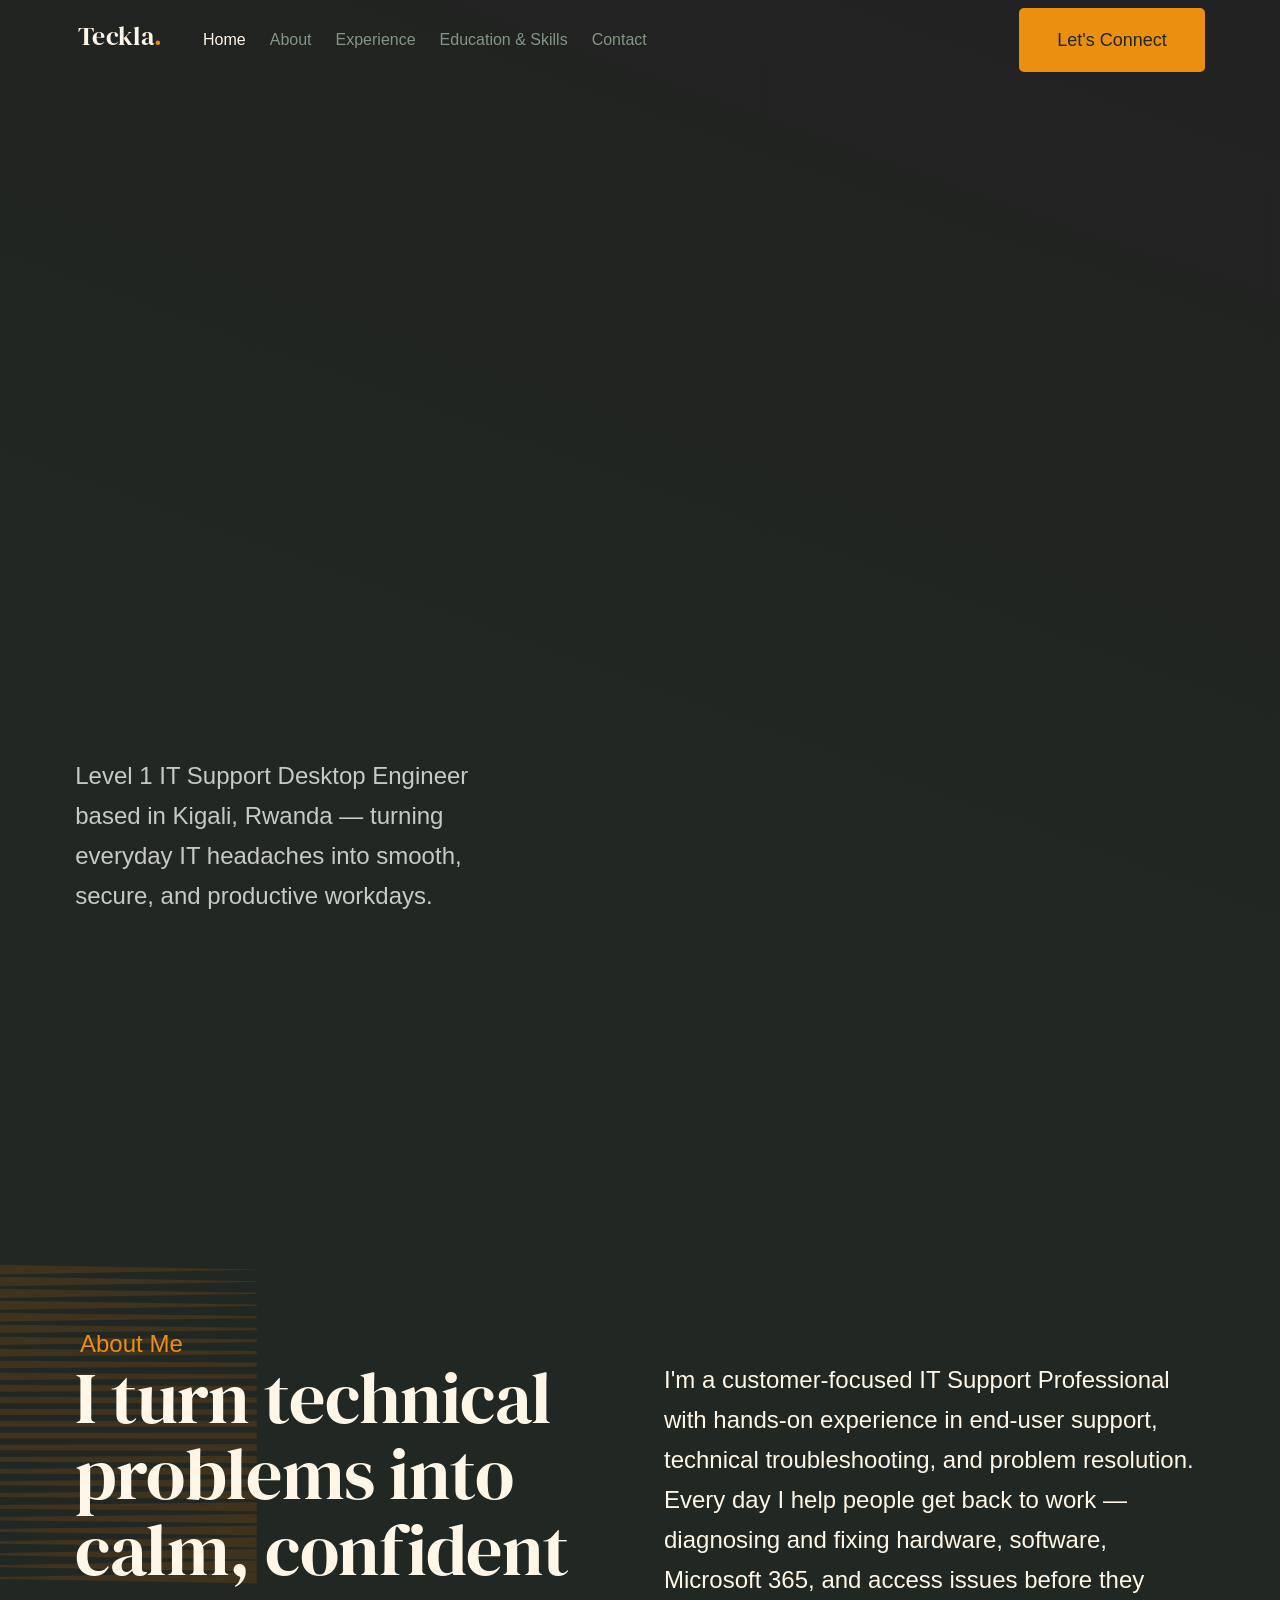
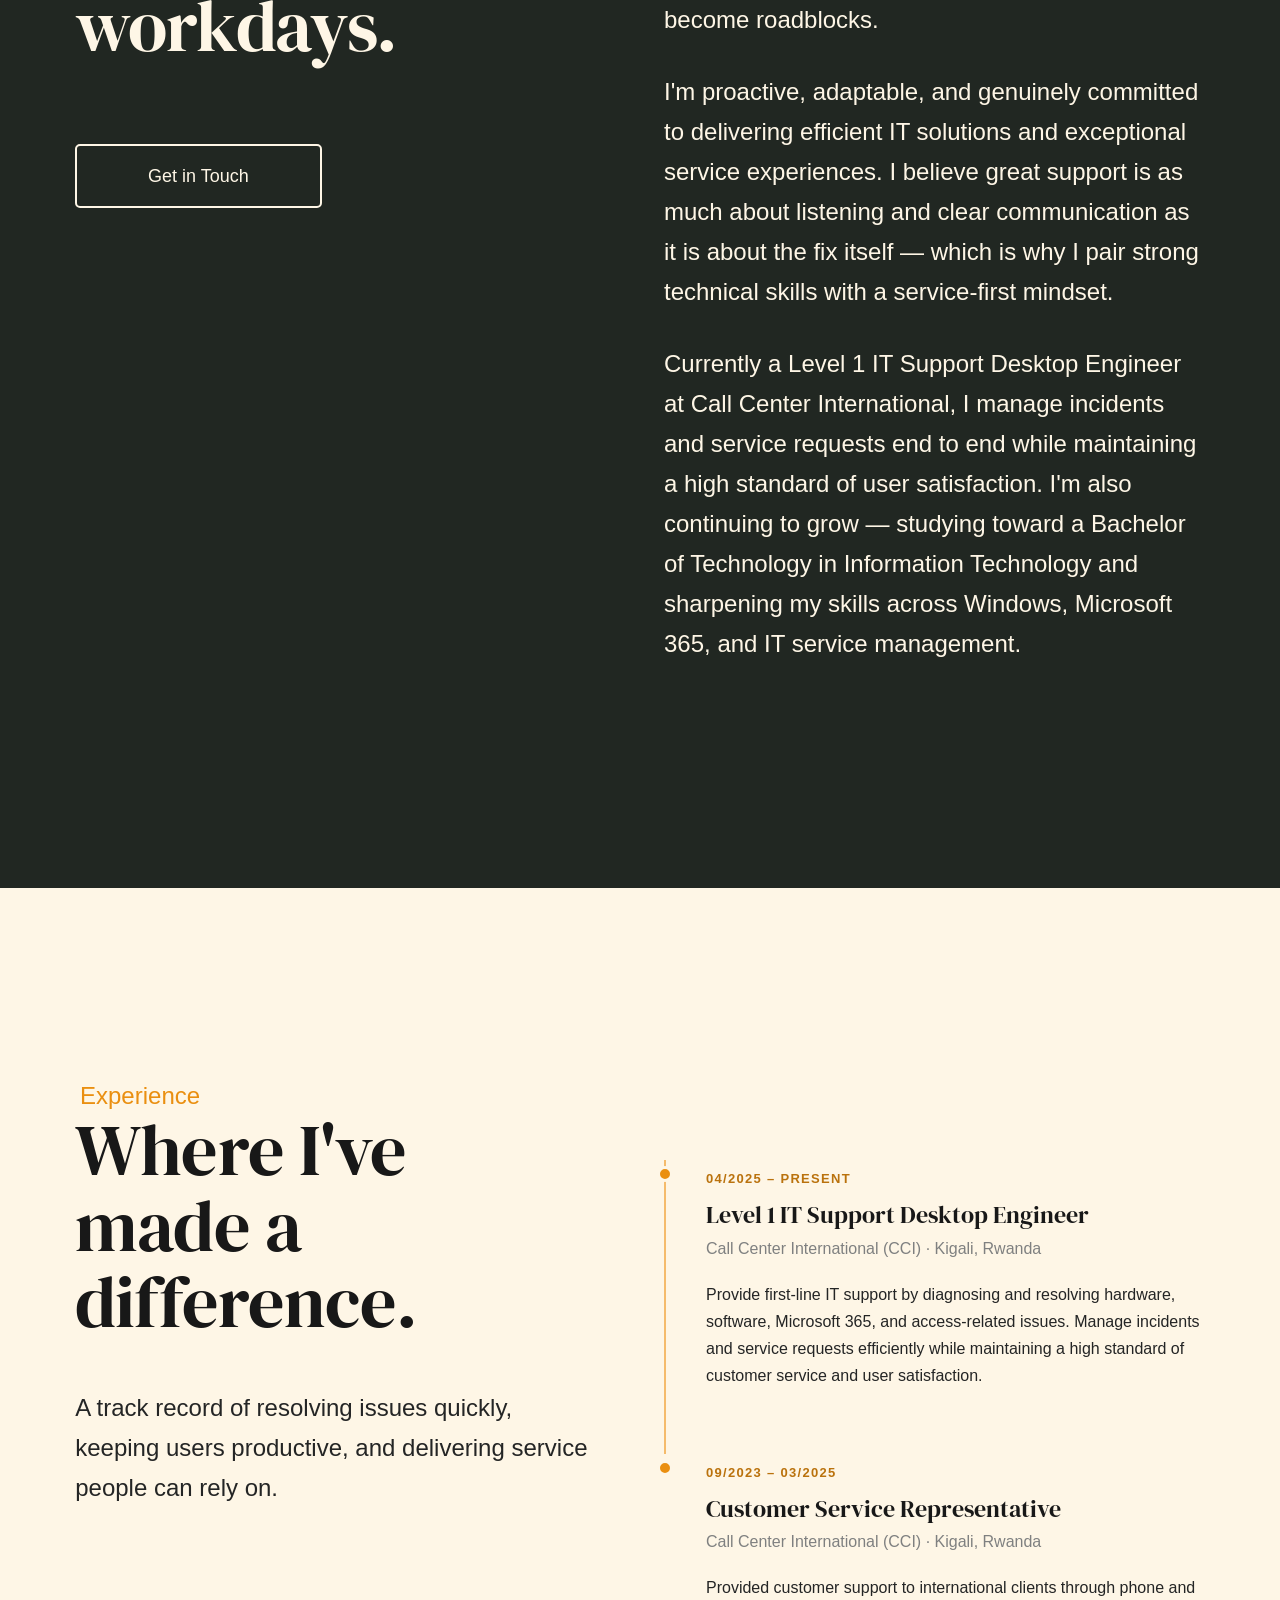
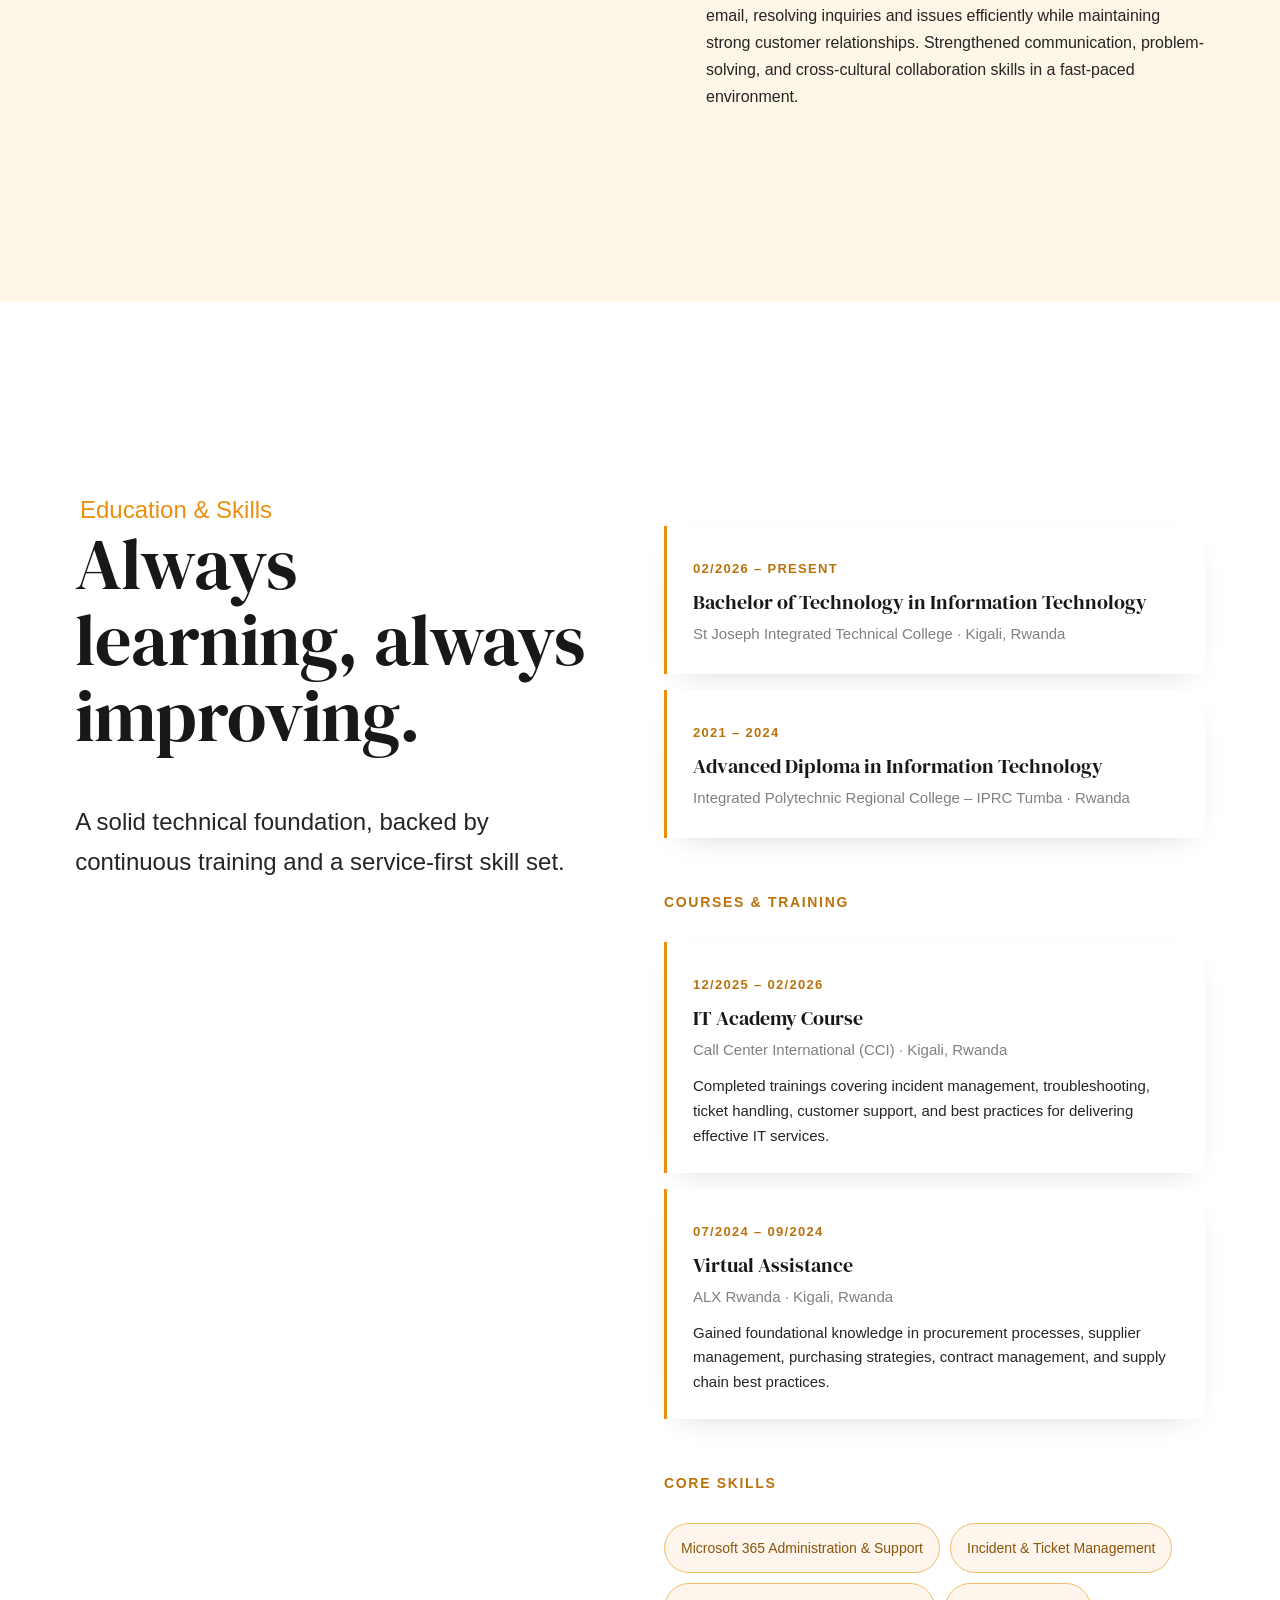
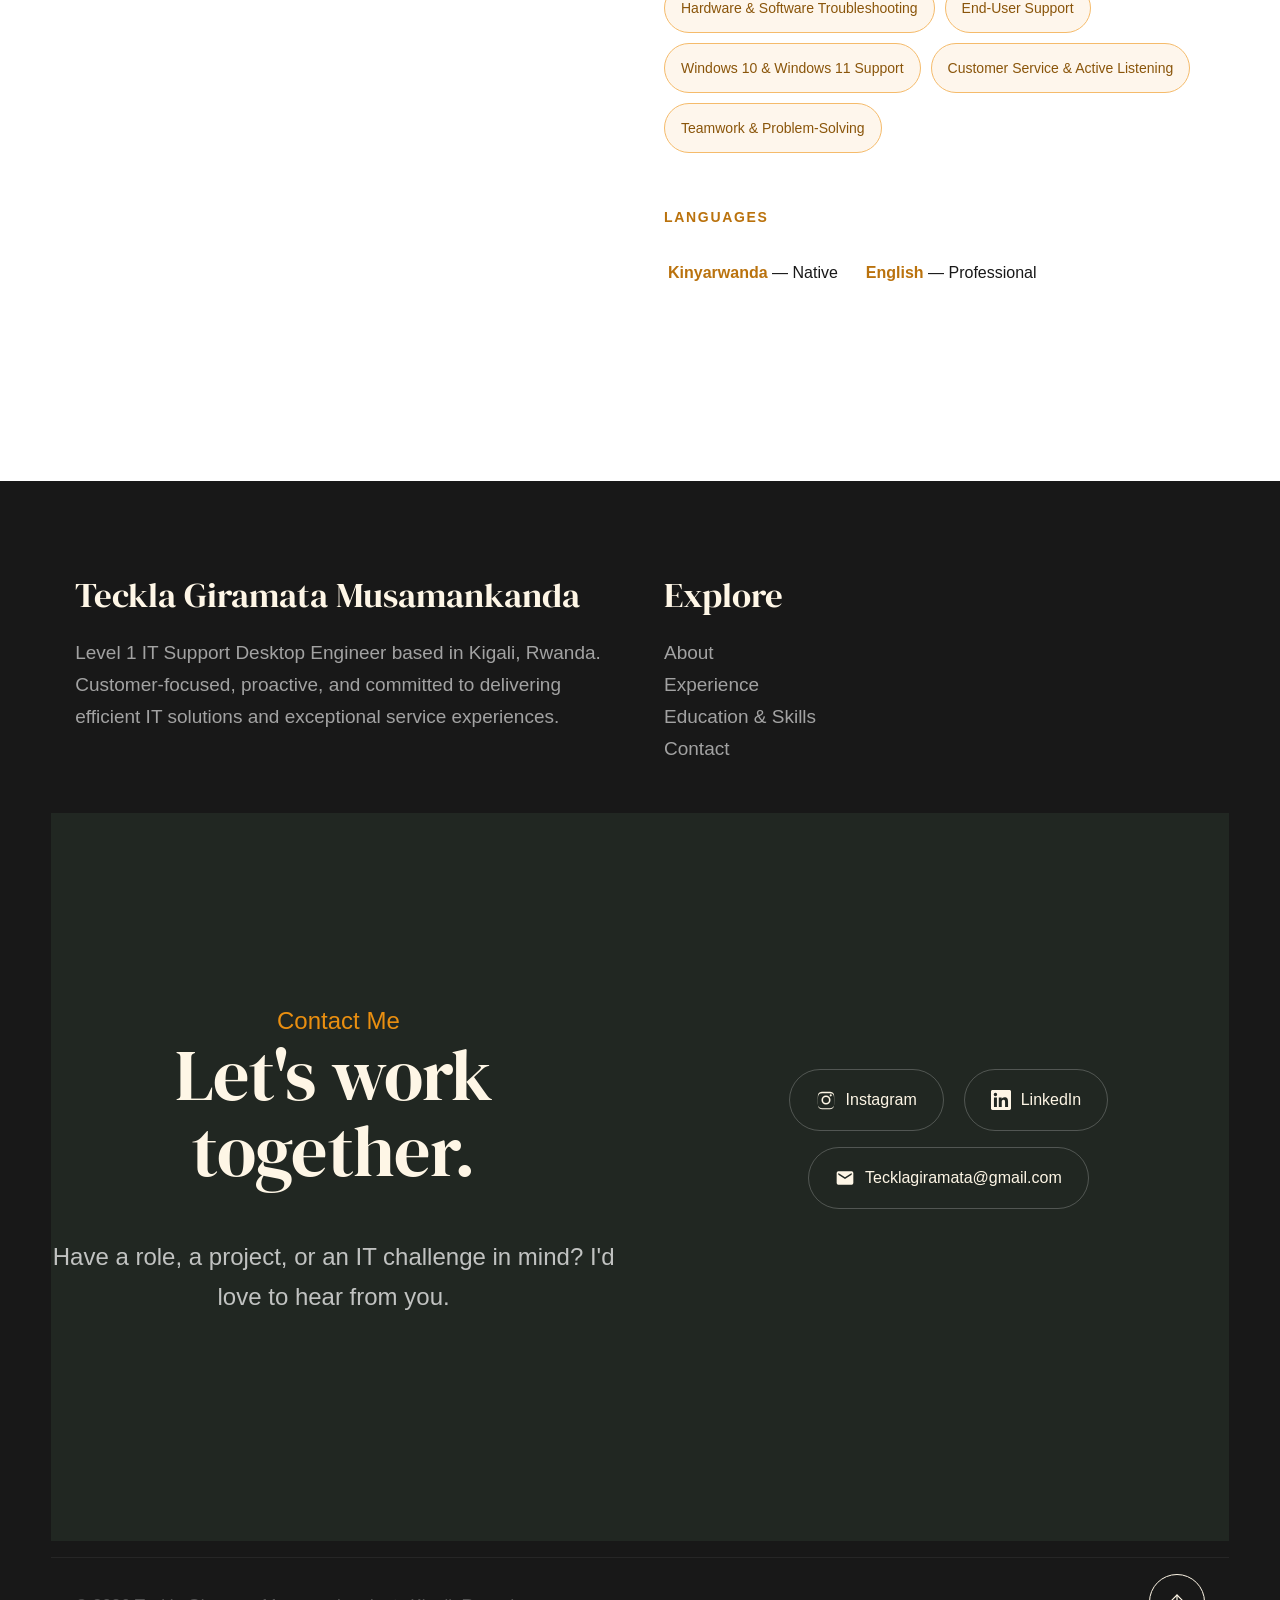
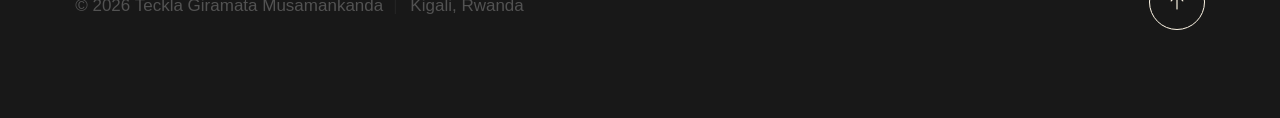
==== commit ddc6b291: "Partitioned the section into 2 columns" ====
--- a/index.html
+++ b/index.html
@@ -562,18 +562,7 @@
                     </ul>
                 </div>
                 
-               <!-- <div class="column xl-3 lg-6 md-12 tab-12 s-footer__block">
-                    <h3>Connect</h3>
-                    <ul class="link-list">
-                        <li><a href="https://www.instagram.com/tecklagiramata/" target="_blank" rel="noopener">Instagram</a></li>
-                        <li><a href="https://linkedin.com/in/teckla-giramata-musamankanda-5120841a6" target="_blank" rel="noopener">LinkedIn</a></li>
-                        <li><a href="mailto:Tecklagiramata@gmail.com">Email</a></li>
-                    </ul>
-                </div>
-                -->
-                <!-- CONTACT FORM -->
-                <!-- contact
-            ----------------------------------------------- -->
+                <!-- contact-- 
             <section id="contact" class="s-contact section-pad">
 
                 <div class="row row-x-center text-center">
@@ -611,8 +600,9 @@
                     </div>
                 </div>
 
-            </section> <!-- end s-contact -->
-
+            </section> 
+            end s-contact -->
+<!-- contact ----------------------------------------------- --> <section id="contact" class="s-contact section-pad"> <div class="row contact-layout"> <!-- LEFT COLUMN: Heading and Introduction --> <div class="column contact-intro"> <div class="text-pretitle" style="color: var(--color-1);"> Contact Me </div> <h2 class="text-display-title"> Let's work together. </h2> <p class="lead"> Have a role, a project, or an IT challenge in mind? I'd love to hear from you. </p> </div> <!-- RIGHT COLUMN: Social Media and Contact Links --> <div class="column contact-details"> <ul class="contact-links"> <!-- Instagram --> <li> <a href="https://www.instagram.com/tecklagiramata/" target="_blank" rel="noopener noreferrer"> <svg xmlns="http://www.w3.org/2000/svg" viewBox="0 0 24 24" aria-hidden="true"> <path d="M12 2.16c3.2 0 3.58.01 4.85.07 1.17.05 1.8.25 2.23.41.56.22.96.48 1.38.9.42.42.68.82.9 1.38.16.42.36 1.06.41 2.23.06 1.27.07 1.65.07 4.85s-.01 3.58-.07 4.85c-.05 1.17-.25 1.8-.41 2.23-.22.56-.48.96-.9 1.38-.42.42-.82.68-1.38.9-.42.16-1.06.36-2.23.41-1.27.06-1.65.07-4.85.07s-3.58-.01-4.85-.07c-1.17-.05-1.8-.25-2.23-.41a3.7 3.7 0 0 1-1.38-.9 3.7 3.7 0 0 1-.9-1.38c-.16-.42-.36-1.06-.41-2.23C2.17 15.58 2.16 15.2 2.16 12s.01-3.58.07-4.85c.05-1.17.25-1.8.41-2.23.22-.56.48-.96.9-1.38.42-.42.82-.68 1.38-.9.42-.16 1.06-.36 2.23-.41C8.42 2.17 8.8 2.16 12 2.16Zm0 1.62c-3.15 0-3.52.01-4.76.07-1.15.05-1.77.24-2.19.4-.55.22-.94.47-1.35.88-.41.41-.66.8-.88 1.35-.16.42-.35 1.04-.4 2.19-.06 1.24-.07 1.61-.07 4.76s.01 3.52.07 4.76c.05 1.15.24 1.77.4 2.19.22.55.47.94.88 1.35.41.41.8.66 1.35.88.42.16 1.04.35 2.19.4 1.24.06 1.61.07 4.76.07s3.52-.01 4.76-.07c1.15-.05 1.77-.24 2.19-.4.55-.22.94-.47 1.35-.88.41-.41.66-.8.88-1.35.16-.42.35-1.04.4-2.19.06-1.24.07-1.61.07-4.76s-.01-3.52-.07-4.76c-.05-1.15-.24-1.77-.4-2.19a3.6 3.6 0 0 0-.88-1.35 3.6 3.6 0 0 0-1.35-.88c-.42-.16-1.04-.35-2.19-.4-1.24-.06-1.61-.07-4.76-.07Zm0 2.76a5.46 5.46 0 1 1 0 10.92 5.46 5.46 0 0 1 0-10.92Zm0 9a3.54 3.54 0 1 0 0-7.08 3.54 3.54 0 0 0 0 7.08Zm6.95-9.22a1.28 1.28 0 1 1-2.55 0 1.28 1.28 0 0 1 2.55 0Z"/> </svg> <span>Instagram</span> </a> </li> <!-- LinkedIn --> <li> <a href="https://linkedin.com/in/teckla-giramata-musamankanda-5120841a6" target="_blank" rel="noopener noreferrer"> <svg xmlns="http://www.w3.org/2000/svg" viewBox="0 0 24 24" aria-hidden="true"> <path d="M20.45 20.45h-3.56v-5.57c0-1.33-.02-3.04-1.85-3.04-1.85 0-2.14 1.45-2.14 2.94v5.67H9.35V9h3.42v1.56h.05c.48-.9 1.64-1.85 3.37-1.85 3.6 0 4.27 2.37 4.27 5.46v6.28ZM5.34 7.43a2.07 2.07 0 1 1 0-4.14 2.07 2.07 0 0 1 0 4.14ZM7.12 20.45H3.55V9h3.57v11.45ZM22.22 0H1.77C.79 0 0 .77 0 1.73v20.54C0 23.23.79 24 1.77 24h20.45c.98 0 1.78-.77 1.78-1.73V1.73C24 .77 23.2 0 22.22 0Z"/> </svg> <span>LinkedIn</span> </a> </li> <!-- Email --> <li> <a href="mailto:Tecklagiramata@gmail.com"> <svg xmlns="http://www.w3.org/2000/svg" viewBox="0 0 24 24" aria-hidden="true"> <path d="M20 4H4a2 2 0 0 0-2 2v12a2 2 0 0 0 2 2h16a2 2 0 0 0 2-2V6a2 2 0 0 0-2-2Zm0 4.24-8 5-8-5V6l8 5 8-5v2.24Z"/> </svg> <span>Tecklagiramata@gmail.com</span> </a> </li> </ul> </div> </div> </section> <!-- end s-contact -->
             </div>
 
             <div class="row s-footer__bottom">
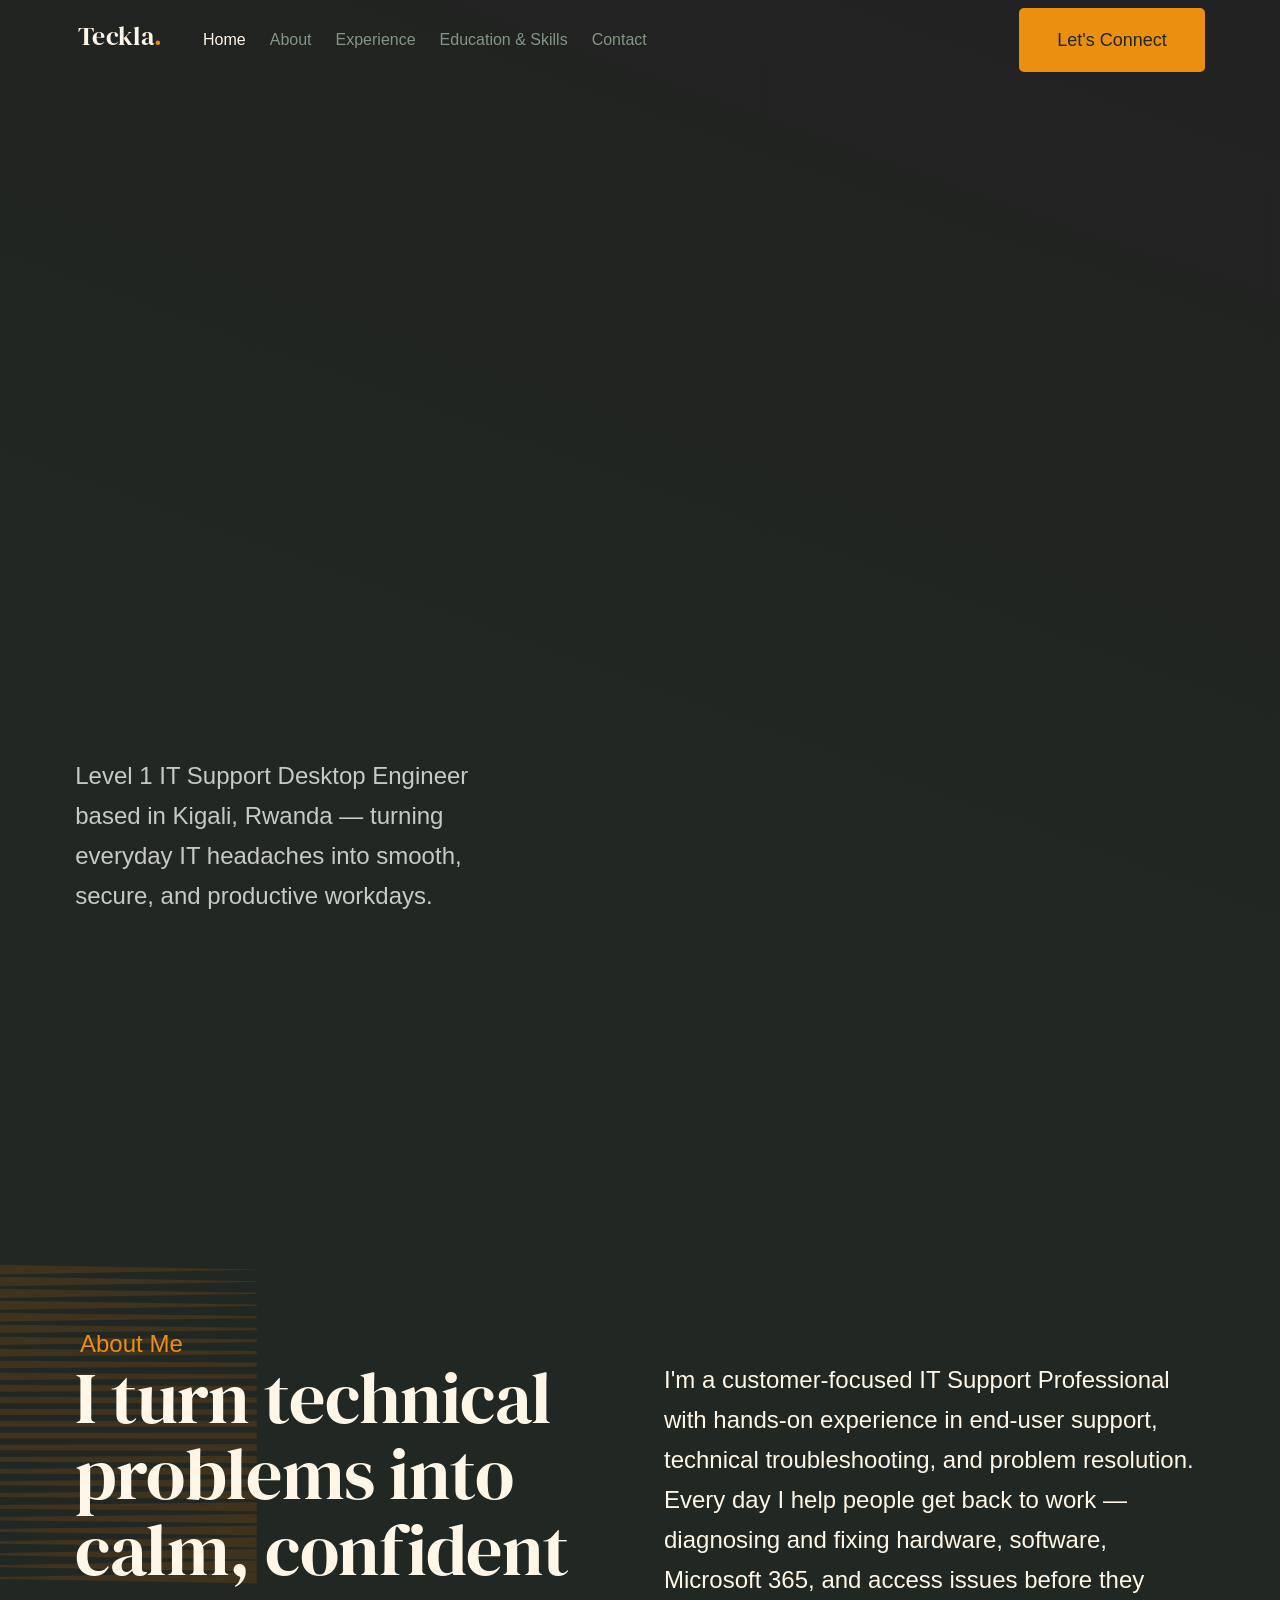
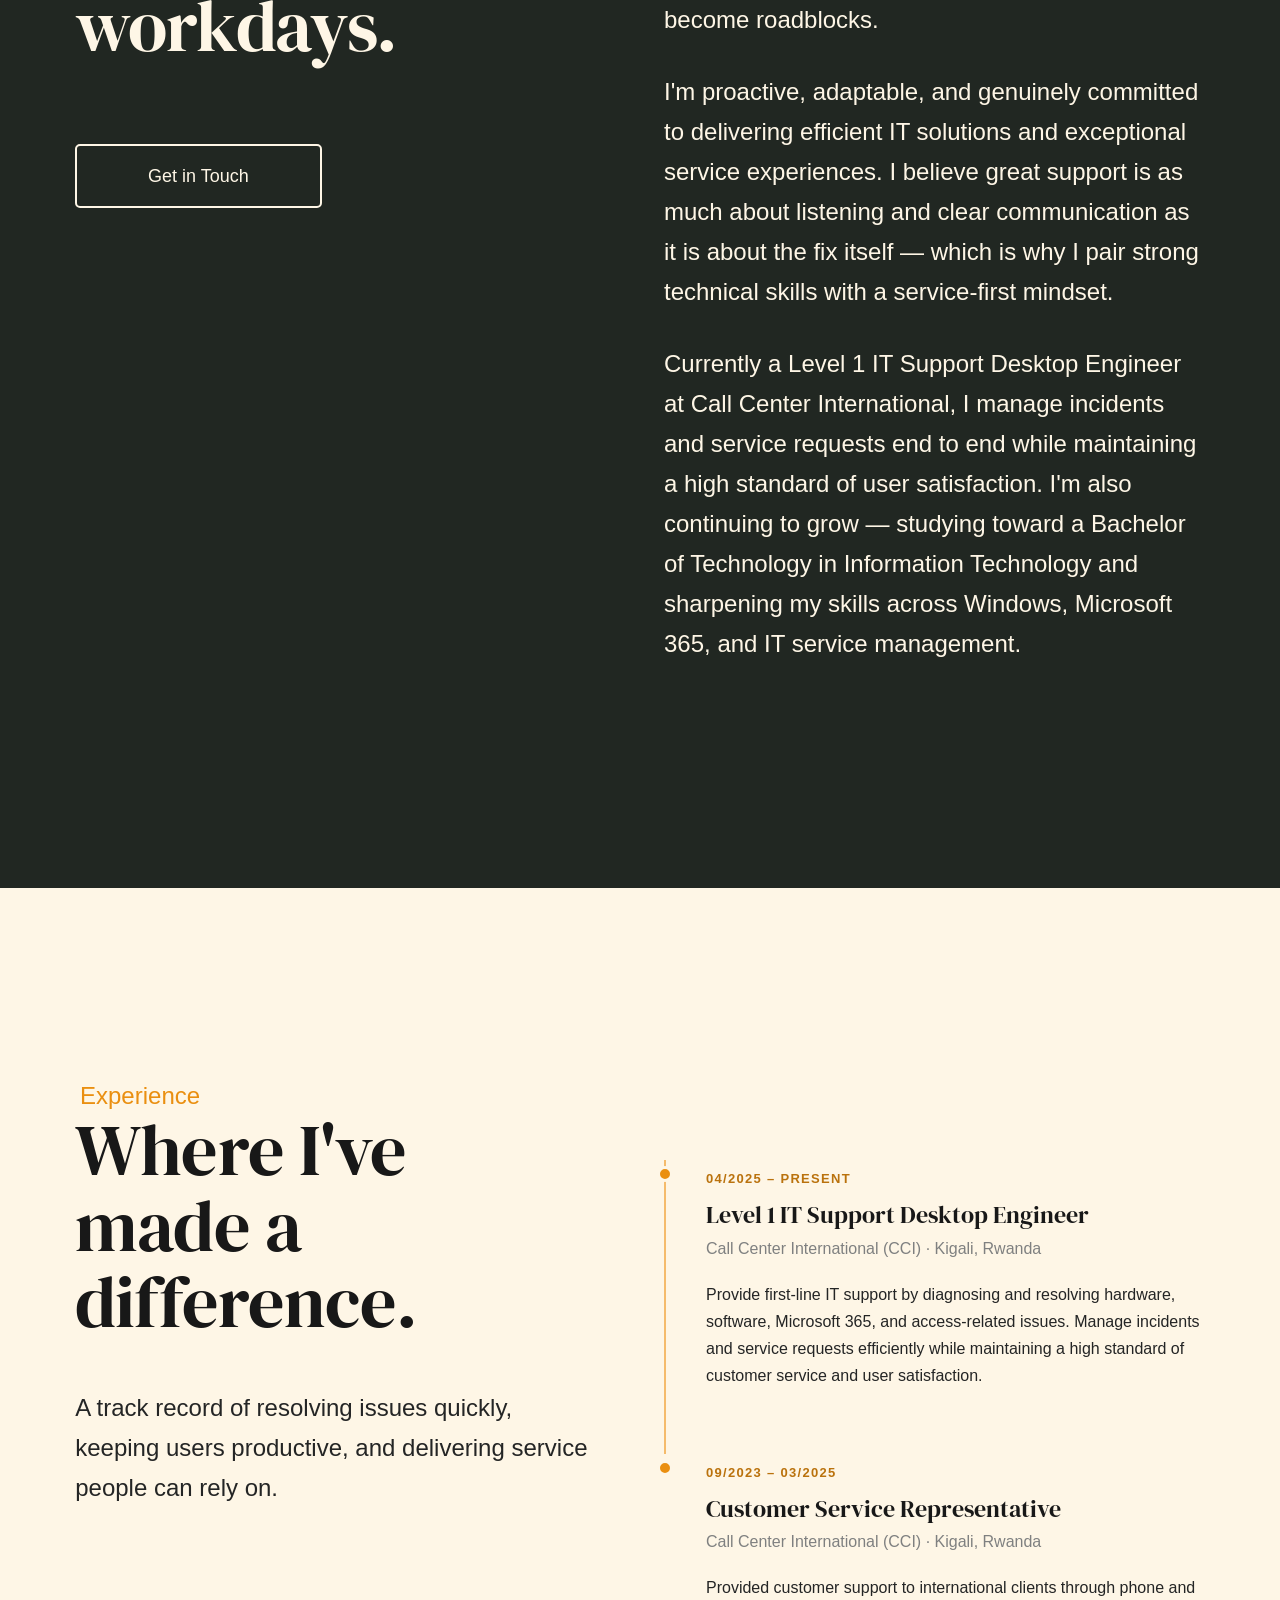
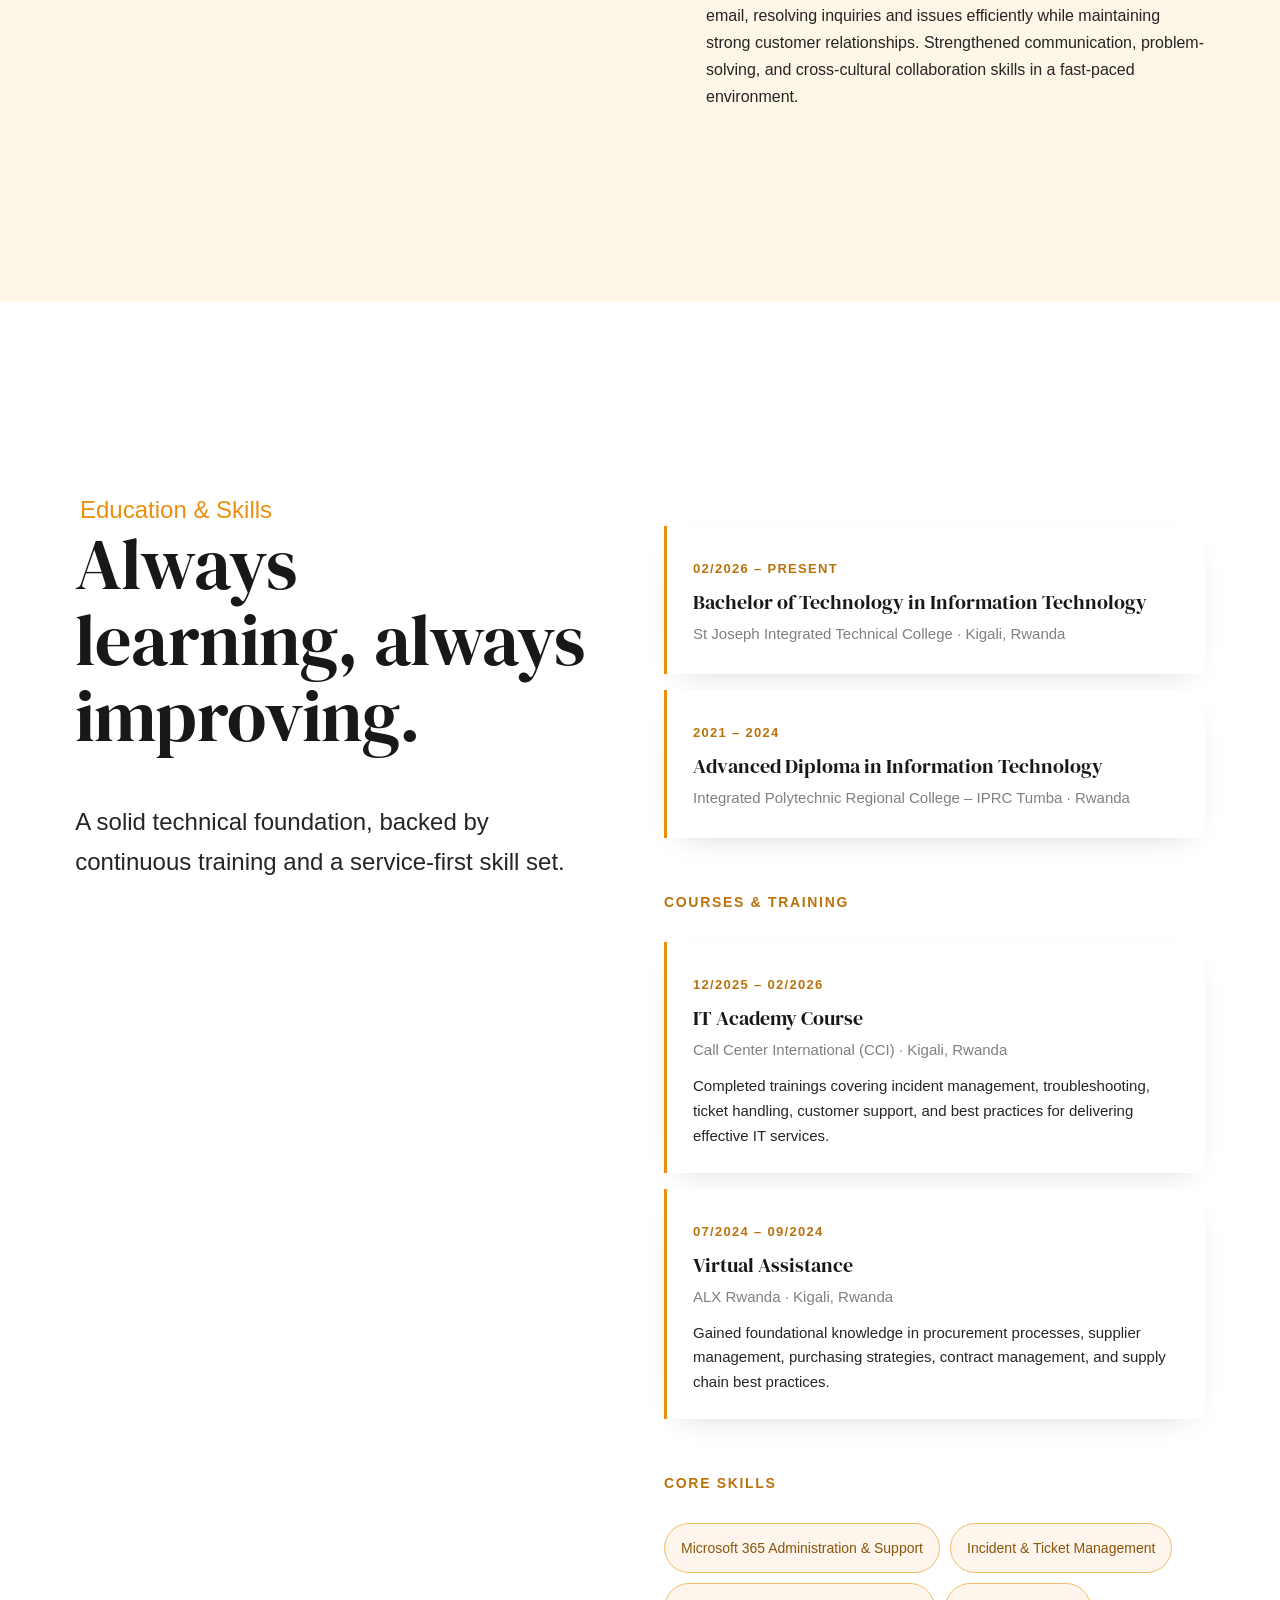
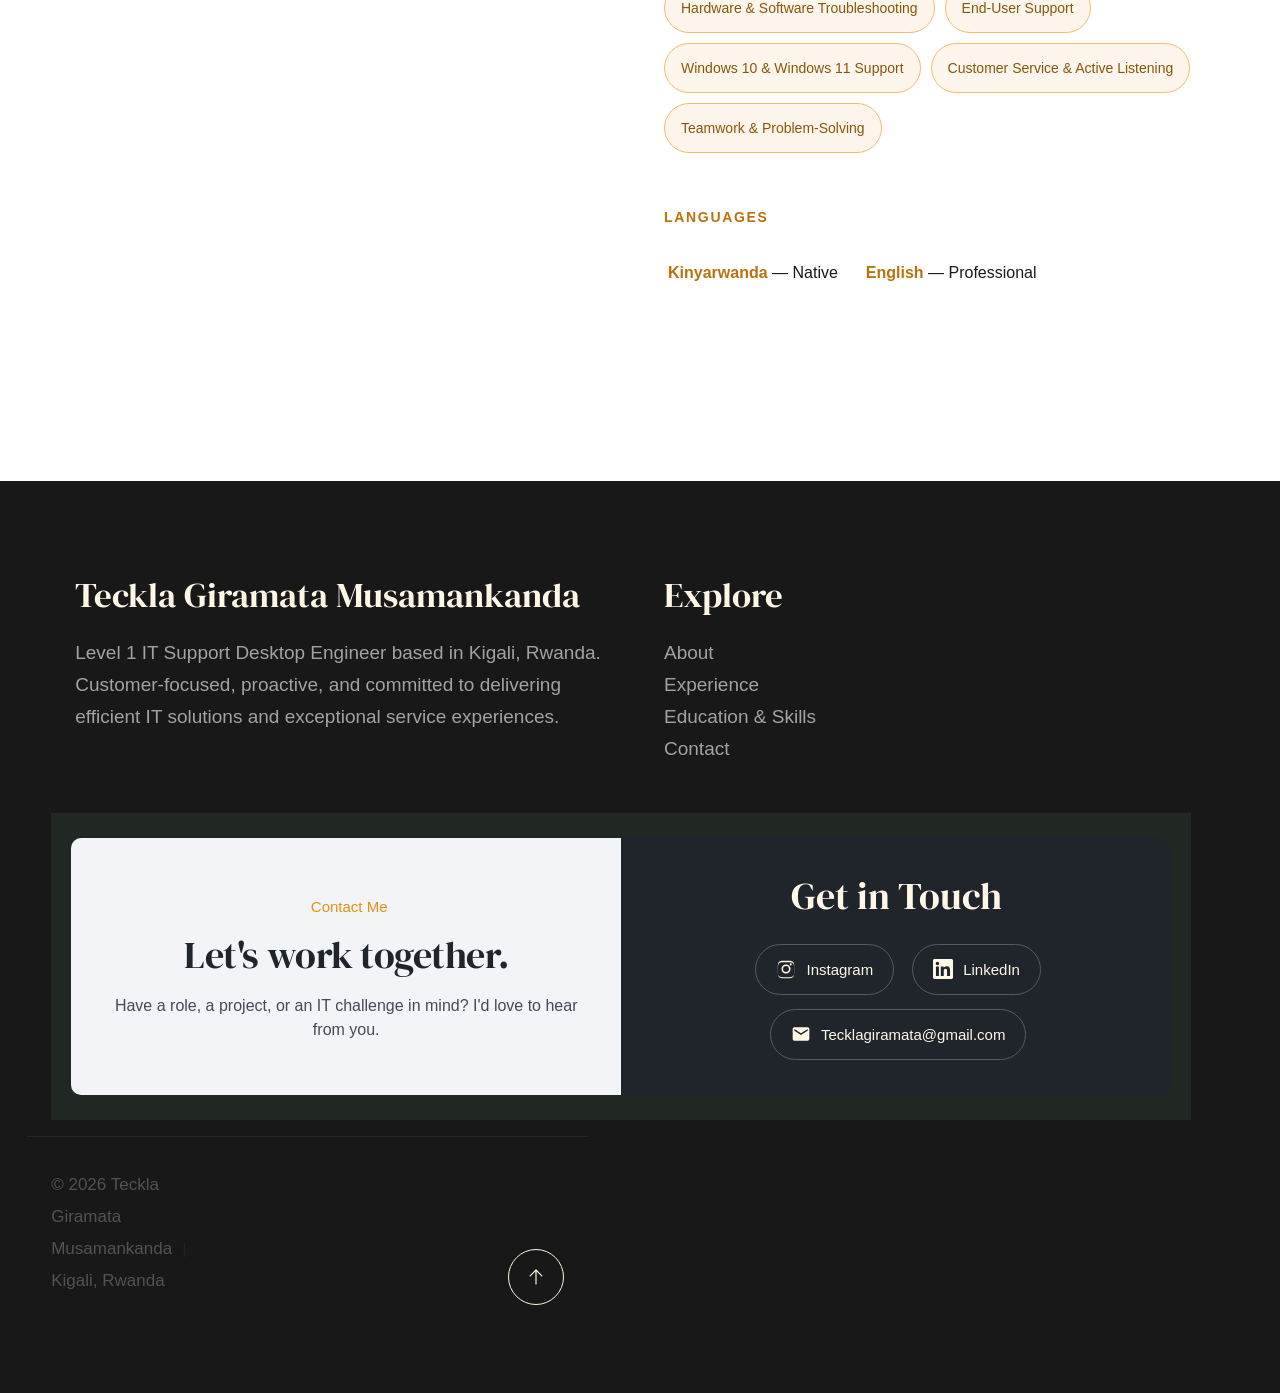
==== commit dd2c02e4: "Refined  padding and columns'background colors to enahance visibility" ====
--- a/index.html
+++ b/index.html
@@ -204,7 +204,7 @@
             gap            : 1.6rem;
             justify-content: center;
             margin         : var(--vspace-2) 0 0;
-            padding        : 0;
+            padding        : 2;
             list-style     : none;
         }
         .contact-links a {
@@ -236,6 +236,9 @@
             .timeline__title { font-size: 2rem; }
             .contact-links a { width: 100%; justify-content: center; }
         }
+
+
+        
     </style>
 
 </head>
@@ -562,53 +565,272 @@
                     </ul>
                 </div>
                 
-                <!-- contact-- 
-            <section id="contact" class="s-contact section-pad">
-
-                <div class="row row-x-center text-center">
-                    <div class="column xl-8 lg-12">
-
-                        <div class="text-pretitle" style="color: var(--color-1);">Contact Me</div>
-                        <h2 class="text-display-title">
-                        Let's work together.
-                        </h2>
-                        <p class="lead">
-                        Have a role, a project, or an IT challenge in mind? I'd love to hear from you.
-                        </p>
-
-                        <ul class="contact-links">
-                            <li>
-                                <a href="https://www.instagram.com/tecklagiramata/" target="_blank" rel="noopener">
-                                    <svg xmlns="http://www.w3.org/2000/svg" viewBox="0 0 24 24"><path d="M12 2.16c3.2 0 3.58.01 4.85.07 1.17.05 1.8.25 2.23.41.56.22.96.48 1.38.9.42.42.68.82.9 1.38.16.42.36 1.06.41 2.23.06 1.27.07 1.65.07 4.85s-.01 3.58-.07 4.85c-.05 1.17-.25 1.8-.41 2.23-.22.56-.48.96-.9 1.38-.42.42-.82.68-1.38.9-.42.16-1.06.36-2.23.41-1.27.06-1.65.07-4.85.07s-3.58-.01-4.85-.07c-1.17-.05-1.8-.25-2.23-.41a3.7 3.7 0 0 1-1.38-.9 3.7 3.7 0 0 1-.9-1.38c-.16-.42-.36-1.06-.41-2.23C2.17 15.58 2.16 15.2 2.16 12s.01-3.58.07-4.85c.05-1.17.25-1.8.41-2.23.22-.56.48-.96.9-1.38.42-.42.82-.68 1.38-.9.42-.16 1.06-.36 2.23-.41C8.42 2.17 8.8 2.16 12 2.16Zm0 1.62c-3.15 0-3.52.01-4.76.07-1.15.05-1.77.24-2.19.4-.55.22-.94.47-1.35.88-.41.41-.66.8-.88 1.35-.16.42-.35 1.04-.4 2.19-.06 1.24-.07 1.61-.07 4.76s.01 3.52.07 4.76c.05 1.15.24 1.77.4 2.19.22.55.47.94.88 1.35.41.41.8.66 1.35.88.42.16 1.04.35 2.19.4 1.24.06 1.61.07 4.76.07s3.52-.01 4.76-.07c1.15-.05 1.77-.24 2.19-.4.55-.22.94-.47 1.35-.88.41-.41.66-.8.88-1.35.16-.42.35-1.04.4-2.19.06-1.24.07-1.61.07-4.76s-.01-3.52-.07-4.76c-.05-1.15-.24-1.77-.4-2.19a3.6 3.6 0 0 0-.88-1.35 3.6 3.6 0 0 0-1.35-.88c-.42-.16-1.04-.35-2.19-.4-1.24-.06-1.61-.07-4.76-.07Zm0 2.76a5.46 5.46 0 1 1 0 10.92 5.46 5.46 0 0 1 0-10.92Zm0 9a3.54 3.54 0 1 0 0-7.08 3.54 3.54 0 0 0 0 7.08Zm6.95-9.22a1.28 1.28 0 1 1-2.55 0 1.28 1.28 0 0 1 2.55 0Z"/></svg>
-                                    Instagram
-                                </a>
-                            </li>
-                            <li>
-                                <a href="https://linkedin.com/in/teckla-giramata-musamankanda-5120841a6" target="_blank" rel="noopener">
-                                    <svg xmlns="http://www.w3.org/2000/svg" viewBox="0 0 24 24"><path d="M20.45 20.45h-3.56v-5.57c0-1.33-.02-3.04-1.85-3.04-1.85 0-2.14 1.45-2.14 2.94v5.67H9.35V9h3.42v1.56h.05c.48-.9 1.64-1.85 3.37-1.85 3.6 0 4.27 2.37 4.27 5.46v6.28ZM5.34 7.43a2.07 2.07 0 1 1 0-4.14 2.07 2.07 0 0 1 0 4.14ZM7.12 20.45H3.55V9h3.57v11.45ZM22.22 0H1.77C.79 0 0 .77 0 1.73v20.54C0 23.23.79 24 1.77 24h20.45c.98 0 1.78-.77 1.78-1.73V1.73C24 .77 23.2 0 22.22 0Z"/></svg>
-                                    LinkedIn
-                                </a>
-                            </li>
-                            <li>
-                                <a href="mailto:Tecklagiramata@gmail.com">
-                                    <svg xmlns="http://www.w3.org/2000/svg" viewBox="0 0 24 24"><path d="M20 4H4a2 2 0 0 0-2 2v12a2 2 0 0 0 2 2h16a2 2 0 0 0 2-2V6a2 2 0 0 0-2-2Zm0 4.24-8 5-8-5V6l8 5 8-5v2.24Z"/></svg>
-                                    Tecklagiramata@gmail.com
-                                </a>
-                            </li>
-                        </ul>
-
-                    </div>
-                </div>
-
-            </section> 
-            end s-contact -->
-<!-- contact ----------------------------------------------- --> <section id="contact" class="s-contact section-pad"> <div class="row contact-layout"> <!-- LEFT COLUMN: Heading and Introduction --> <div class="column contact-intro"> <div class="text-pretitle" style="color: var(--color-1);"> Contact Me </div> <h2 class="text-display-title"> Let's work together. </h2> <p class="lead"> Have a role, a project, or an IT challenge in mind? I'd love to hear from you. </p> </div> <!-- RIGHT COLUMN: Social Media and Contact Links --> <div class="column contact-details"> <ul class="contact-links"> <!-- Instagram --> <li> <a href="https://www.instagram.com/tecklagiramata/" target="_blank" rel="noopener noreferrer"> <svg xmlns="http://www.w3.org/2000/svg" viewBox="0 0 24 24" aria-hidden="true"> <path d="M12 2.16c3.2 0 3.58.01 4.85.07 1.17.05 1.8.25 2.23.41.56.22.96.48 1.38.9.42.42.68.82.9 1.38.16.42.36 1.06.41 2.23.06 1.27.07 1.65.07 4.85s-.01 3.58-.07 4.85c-.05 1.17-.25 1.8-.41 2.23-.22.56-.48.96-.9 1.38-.42.42-.82.68-1.38.9-.42.16-1.06.36-2.23.41-1.27.06-1.65.07-4.85.07s-3.58-.01-4.85-.07c-1.17-.05-1.8-.25-2.23-.41a3.7 3.7 0 0 1-1.38-.9 3.7 3.7 0 0 1-.9-1.38c-.16-.42-.36-1.06-.41-2.23C2.17 15.58 2.16 15.2 2.16 12s.01-3.58.07-4.85c.05-1.17.25-1.8.41-2.23.22-.56.48-.96.9-1.38.42-.42.82-.68 1.38-.9.42-.16 1.06-.36 2.23-.41C8.42 2.17 8.8 2.16 12 2.16Zm0 1.62c-3.15 0-3.52.01-4.76.07-1.15.05-1.77.24-2.19.4-.55.22-.94.47-1.35.88-.41.41-.66.8-.88 1.35-.16.42-.35 1.04-.4 2.19-.06 1.24-.07 1.61-.07 4.76s.01 3.52.07 4.76c.05 1.15.24 1.77.4 2.19.22.55.47.94.88 1.35.41.41.8.66 1.35.88.42.16 1.04.35 2.19.4 1.24.06 1.61.07 4.76.07s3.52-.01 4.76-.07c1.15-.05 1.77-.24 2.19-.4.55-.22.94-.47 1.35-.88.41-.41.66-.8.88-1.35.16-.42.35-1.04.4-2.19.06-1.24.07-1.61.07-4.76s-.01-3.52-.07-4.76c-.05-1.15-.24-1.77-.4-2.19a3.6 3.6 0 0 0-.88-1.35 3.6 3.6 0 0 0-1.35-.88c-.42-.16-1.04-.35-2.19-.4-1.24-.06-1.61-.07-4.76-.07Zm0 2.76a5.46 5.46 0 1 1 0 10.92 5.46 5.46 0 0 1 0-10.92Zm0 9a3.54 3.54 0 1 0 0-7.08 3.54 3.54 0 0 0 0 7.08Zm6.95-9.22a1.28 1.28 0 1 1-2.55 0 1.28 1.28 0 0 1 2.55 0Z"/> </svg> <span>Instagram</span> </a> </li> <!-- LinkedIn --> <li> <a href="https://linkedin.com/in/teckla-giramata-musamankanda-5120841a6" target="_blank" rel="noopener noreferrer"> <svg xmlns="http://www.w3.org/2000/svg" viewBox="0 0 24 24" aria-hidden="true"> <path d="M20.45 20.45h-3.56v-5.57c0-1.33-.02-3.04-1.85-3.04-1.85 0-2.14 1.45-2.14 2.94v5.67H9.35V9h3.42v1.56h.05c.48-.9 1.64-1.85 3.37-1.85 3.6 0 4.27 2.37 4.27 5.46v6.28ZM5.34 7.43a2.07 2.07 0 1 1 0-4.14 2.07 2.07 0 0 1 0 4.14ZM7.12 20.45H3.55V9h3.57v11.45ZM22.22 0H1.77C.79 0 0 .77 0 1.73v20.54C0 23.23.79 24 1.77 24h20.45c.98 0 1.78-.77 1.78-1.73V1.73C24 .77 23.2 0 22.22 0Z"/> </svg> <span>LinkedIn</span> </a> </li> <!-- Email --> <li> <a href="mailto:Tecklagiramata@gmail.com"> <svg xmlns="http://www.w3.org/2000/svg" viewBox="0 0 24 24" aria-hidden="true"> <path d="M20 4H4a2 2 0 0 0-2 2v12a2 2 0 0 0 2 2h16a2 2 0 0 0 2-2V6a2 2 0 0 0-2-2Zm0 4.24-8 5-8-5V6l8 5 8-5v2.24Z"/> </svg> <span>Tecklagiramata@gmail.com</span> </a> </li> </ul> </div> </div> </section> <!-- end s-contact -->
+<!-- Contact Section -->
+<section id="contact" class="s-contact section-pad">
+
+    <div class="contact-two-columns">
+
+        <!-- LEFT COLUMN: Introduction -->
+        <div class="contact-intro-panel">
+
+            <div class="text-pretitle">
+                Contact Me
             </div>
+
+            <h3 class="text-display-title">
+                Let's work together.
+            </h3>
+
+            <p class="lead">
+                Have a role, a project, or an IT challenge in mind?
+                I'd love to hear from you.
+            </p>
+
+        </div>
+
+        <!-- RIGHT COLUMN: Contact Links -->
+        <div class="contact-links-panel">
+
+            <h3 class="contact-panel-title">Get in Touch</h3>
+
+            <ul class="contact-links">
+
+                <!-- Instagram -->
+                <li>
+                    <a href="https://www.instagram.com/tecklagiramata/"
+                       target="_blank"
+                       rel="noopener noreferrer">
+
+                        <svg xmlns="http://www.w3.org/2000/svg"
+                             viewBox="0 0 24 24"
+                             aria-hidden="true">
+                            <path d="M12 2.16c3.2 0 3.58.01 4.85.07 1.17.05 1.8.25 2.23.41.56.22.96.48 1.38.9.42.42.68.82.9 1.38.16.42.36 1.06.41 2.23.06 1.27.07 1.65.07 4.85s-.01 3.58-.07 4.85c-.05 1.17-.25 1.8-.41 2.23-.22.56-.48.96-.9 1.38-.42.42-.82.68-1.38.9-.42.16-1.06.36-2.23.41-1.27.06-1.65.07-4.85.07s-3.58-.01-4.85-.07c-1.17-.05-1.8-.25-2.23-.41a3.7 3.7 0 0 1-1.38-.9 3.7 3.7 0 0 1-.9-1.38c-.16-.42-.36-1.06-.41-2.23C2.17 15.58 2.16 15.2 2.16 12s.01-3.58.07-4.85c.05-1.17.25-1.8.41-2.23.22-.56.48-.96.9-1.38.42-.42.82-.68 1.38-.9.42-.16 1.06-.36 2.23-.41C8.42 2.17 8.8 2.16 12 2.16Zm0 1.62c-3.15 0-3.52.01-4.76.07-1.15.05-1.77.24-2.19.4-.55.22-.94.47-1.35.88-.41.41-.66.8-.88 1.35-.16.42-.35 1.04-.4 2.19-.06 1.24-.07 1.61-.07 4.76s.01 3.52.07 4.76c.05 1.15.24 1.77.4 2.19.22.55.47.94.88 1.35.41.41.8.66 1.35.88.42.16 1.04.35 2.19.4 1.24.06 1.61.07 4.76.07s3.52-.01 4.76-.07c1.15-.05 1.77-.24 2.19-.4.55-.22.94-.47 1.35-.88.41-.41.66-.8.88-1.35.16-.42.35-1.04.4-2.19.06-1.24.07-1.61.07-4.76s-.01-3.52-.07-4.76c-.05-1.15-.24-1.77-.4-2.19a3.6 3.6 0 0 0-.88-1.35 3.6 3.6 0 0 0-1.35-.88c-.42-.16-1.04-.35-2.19-.4-1.24-.06-1.61-.07-4.76-.07Zm0 2.76a5.46 5.46 0 1 1 0 10.92 5.46 5.46 0 0 1 0-10.92Zm0 9a3.54 3.54 0 1 0 0-7.08 3.54 3.54 0 0 0 0 7.08Zm6.95-9.22a1.28 1.28 0 1 1-2.55 0 1.28 1.28 0 0 1 2.55 0Z"/>
+                        </svg>
+
+                        <span>Instagram</span>
+                    </a>
+                </li>
+
+                <!-- LinkedIn -->
+                <li>
+                    <a href="https://linkedin.com/in/teckla-giramata-musamankanda-5120841a6"
+                       target="_blank"
+                       rel="noopener noreferrer">
+
+                        <svg xmlns="http://www.w3.org/2000/svg"
+                             viewBox="0 0 24 24"
+                             aria-hidden="true">
+                            <path d="M20.45 20.45h-3.56v-5.57c0-1.33-.02-3.04-1.85-3.04-1.85 0-2.14 1.45-2.14 2.94v5.67H9.35V9h3.42v1.56h.05c.48-.9 1.64-1.85 3.37-1.85 3.6 0 4.27 2.37 4.27 5.46v6.28ZM5.34 7.43a2.07 2.07 0 1 1 0-4.14 2.07 2.07 0 0 1 0 4.14ZM7.12 20.45H3.55V9h3.57v11.45ZM22.22 0H1.77C.79 0 0 .77 0 1.73v20.54C0 23.23.79 24 1.77 24h20.45c.98 0 1.78-.77 1.78-1.73V1.73C24 .77 23.2 0 22.22 0Z"/>
+                        </svg>
+
+                        <span>LinkedIn</span>
+                    </a>
+                </li>
+
+                <!-- Email -->
+                <li>
+                    <a href="mailto:Tecklagiramata@gmail.com">
+
+                        <svg xmlns="http://www.w3.org/2000/svg"
+                             viewBox="0 0 24 24"
+                             aria-hidden="true">
+                            <path d="M20 4H4a2 2 0 0 0-2 2v12a2 2 0 0 0 2 2h16a2 2 0 0 0 2-2V6a2 2 0 0 0-2-2Zm0 4.24-8 5-8-5V6l8 5 8-5v2.24Z"/>
+                        </svg>
+
+                        <span>Tecklagiramata@gmail.com</span>
+                    </a>
+                </li>
+
+            </ul>
+
+        </div>
+
+    </div>
+
+</section>
+<!-- End Contact Section -->
+
+
+<style>
+/* Compact Contact Section */
+#contact {
+    padding: 25px 20px !important;
+}
+
+/* Two-column container */
+#contact .contact-two-columns {
+    display: grid;
+    grid-template-columns: 1fr 1fr;
+    max-width: 1100px;
+    margin: 0 auto;
+    overflow: hidden;
+    border-radius: 10px;
+    align-items: stretch;
+}
+
+/* Left column */
+#contact .contact-intro-panel {
+    background-color: #f2f4f7;
+    color: #20252b;
+    padding: 35px 30px;
+    display: flex;
+    flex-direction: column;
+    justify-content: center;
+    align-items: center;
+    text-align: center;
+}
+
+/* Right column */
+#contact .contact-links-panel {
+    background-color: #20252b;
+    color: #fff8e8;
+    padding: 35px 30px;
+    display: flex;
+    flex-direction: column;
+    justify-content: center;
+    align-items: center;
+}
+
+/* Small section label */
+#contact .text-pretitle {
+    font-size: 15px;
+    margin-bottom: 10px;
+}
+
+/* Main heading — ensure sufficient contrast */
+#contact .text-display-title {
+    color: #20252b !important;
+    font-size: clamp(28px, 3vw, 38px);
+    line-height: 1.2;
+    margin-bottom: 15px;
+}
+
+/* Introductory paragraph */
+#contact .lead {
+    color: #454b54 !important;
+    font-size: 16px;
+    line-height: 1.5;
+    margin-bottom: 0;
+}
+
+/* Right column heading */
+#contact .contact-links-panel h2,
+#contact .contact-links-panel h3 {
+    color: #fff8e8;
+    font-size: clamp(30px, 3vw, 42px);
+    line-height: 1.2;
+    margin-bottom: 25px;
+    text-align: center;
+}
+
+/* Contact links container */
+#contact .contact-links {
+    display: flex;
+    flex-wrap: wrap;
+    justify-content: center;
+    gap: 14px;
+    list-style: none;
+    padding: 0;
+    margin: 0;
+    width: 100%;
+}
+
+/* Individual links */
+#contact .contact-links li {
+    margin: 0;
+    max-width: 100%;
+}
+
+/* Link appearance */
+#contact .contact-links a {
+    display: inline-flex;
+    align-items: center;
+    justify-content: center;
+    gap: 10px;
+    padding: 14px 20px;
+    border: 1px solid #555a62;
+    border-radius: 40px;
+    color: #fff8e8;
+    text-decoration: none;
+    font-size: 15px;
+    line-height: 1.4;
+    overflow-wrap: anywhere;
+    transition: background-color 0.2s ease, border-color 0.2s ease;
+}
+
+/* Hover effect */
+#contact .contact-links a:hover {
+    background-color: #303640;
+    border-color: #ff9d24;
+}
+
+/* Icons */
+#contact .contact-links svg {
+    width: 20px;
+    height: 20px;
+    flex-shrink: 0;
+}
+
+/* Tablet and mobile */
+@media screen and (max-width: 768px) {
+    #contact {
+        padding: 20px 15px !important;
+    }
+
+    #contact .contact-two-columns {
+        grid-template-columns: 1fr;
+        max-width: 520px;
+    }
+
+    #contact .contact-intro-panel,
+    #contact .contact-links-panel {
+        padding: 28px 22px;
+    }
+
+    #contact .text-display-title {
+        font-size: 30px;
+    }
+
+    #contact .contact-links-panel h2,
+    #contact .contact-links-panel h3 {
+        font-size: 30px;
+        margin-bottom: 20px;
+    }
+}
+
+/* Narrow mobile screens */
+@media screen and (max-width: 420px) {
+    #contact .contact-intro-panel,
+    #contact .contact-links-panel {
+        padding: 24px 16px;
+    }
+
+    #contact .contact-links {
+        flex-direction: column;
+        align-items: stretch;
+    }
+
+    #contact .contact-links li,
+    #contact .contact-links a {
+        width: 100%;
+        box-sizing: border-box;
+    }
+
+    #contact .contact-links a {
+        padding: 12px 14px;
+        font-size: 14px;
+    }
+}
+</style>
+
+
 
             <div class="row s-footer__bottom">
                 <div class="column xl-6 lg-12">
                     <p class="ss-copyright">
-                        <span>© <span id="year"></span> Teckla Giramata Musamankanda</span>
+                        <span>© <span id="year">
+
+                        </span> Teckla Giramata Musamankanda</span>
                         <span>Kigali, Rwanda</span>
                     </p>
                 </div>
